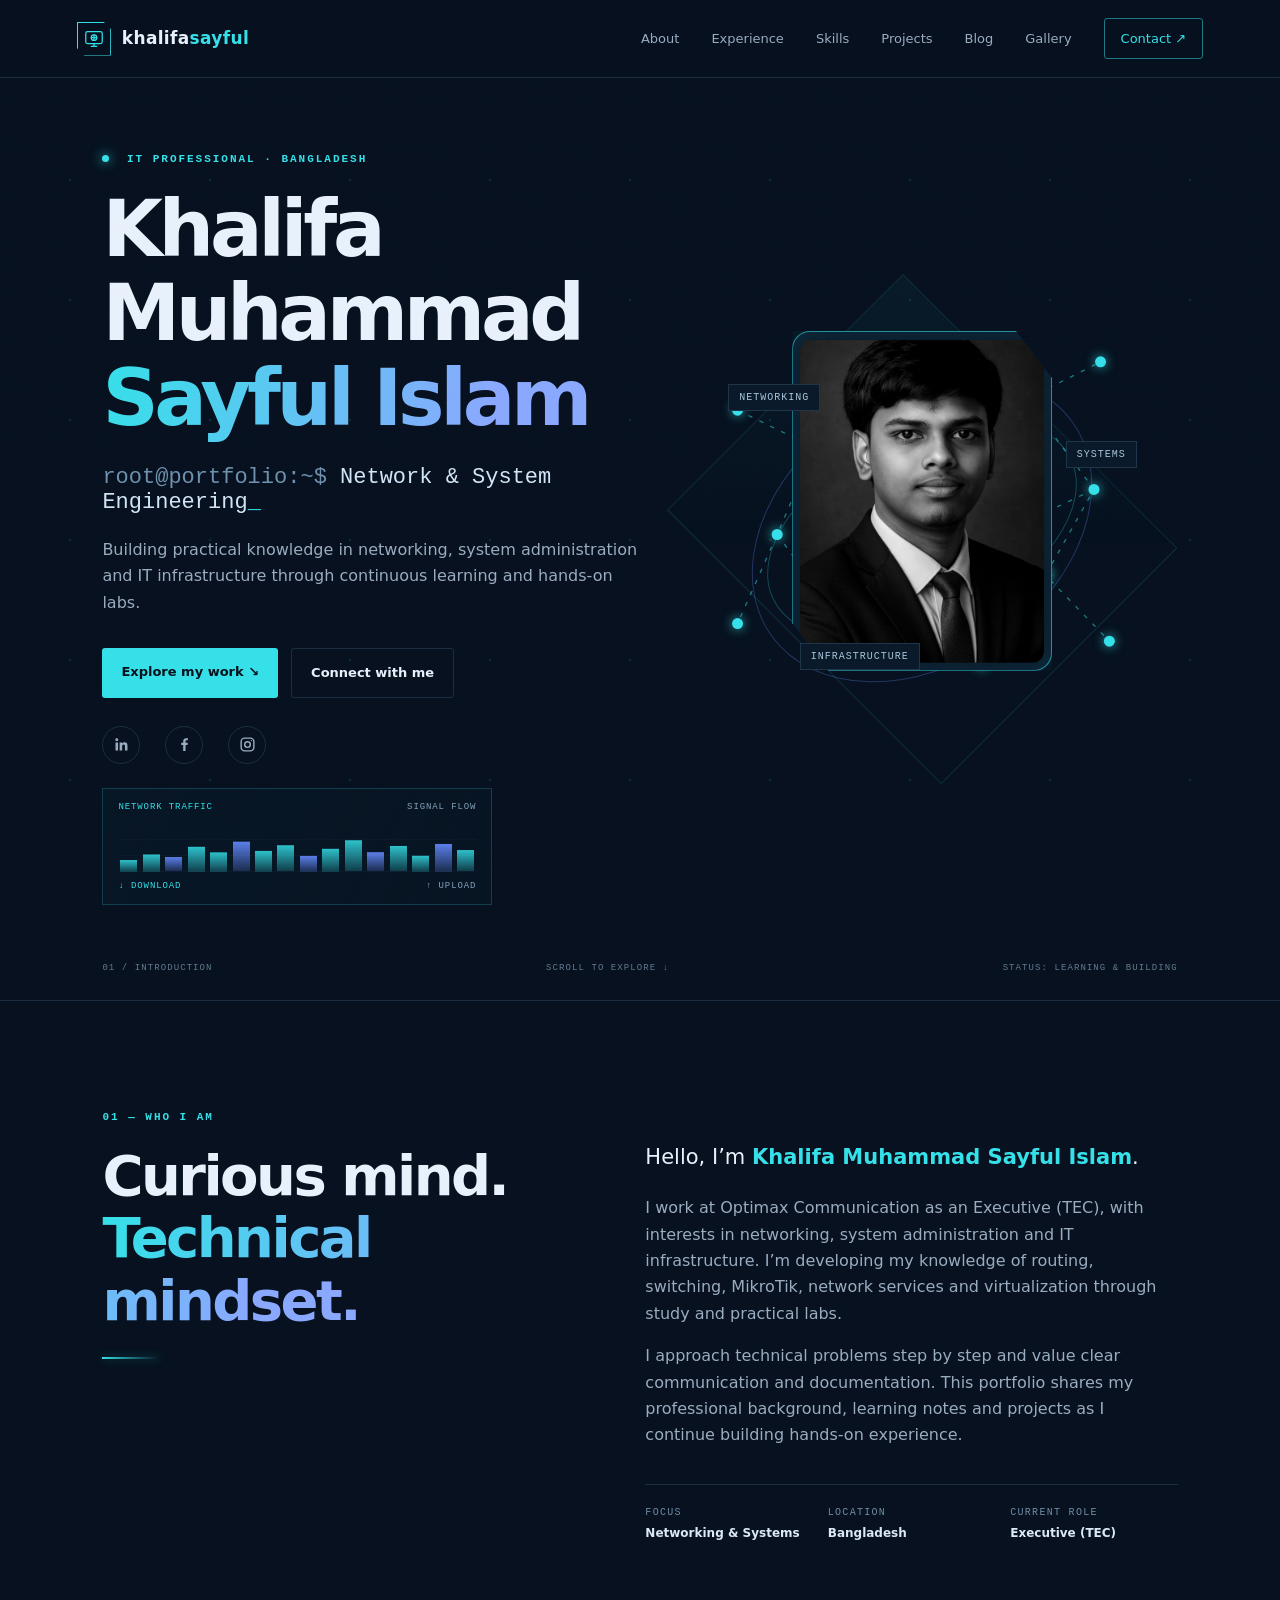
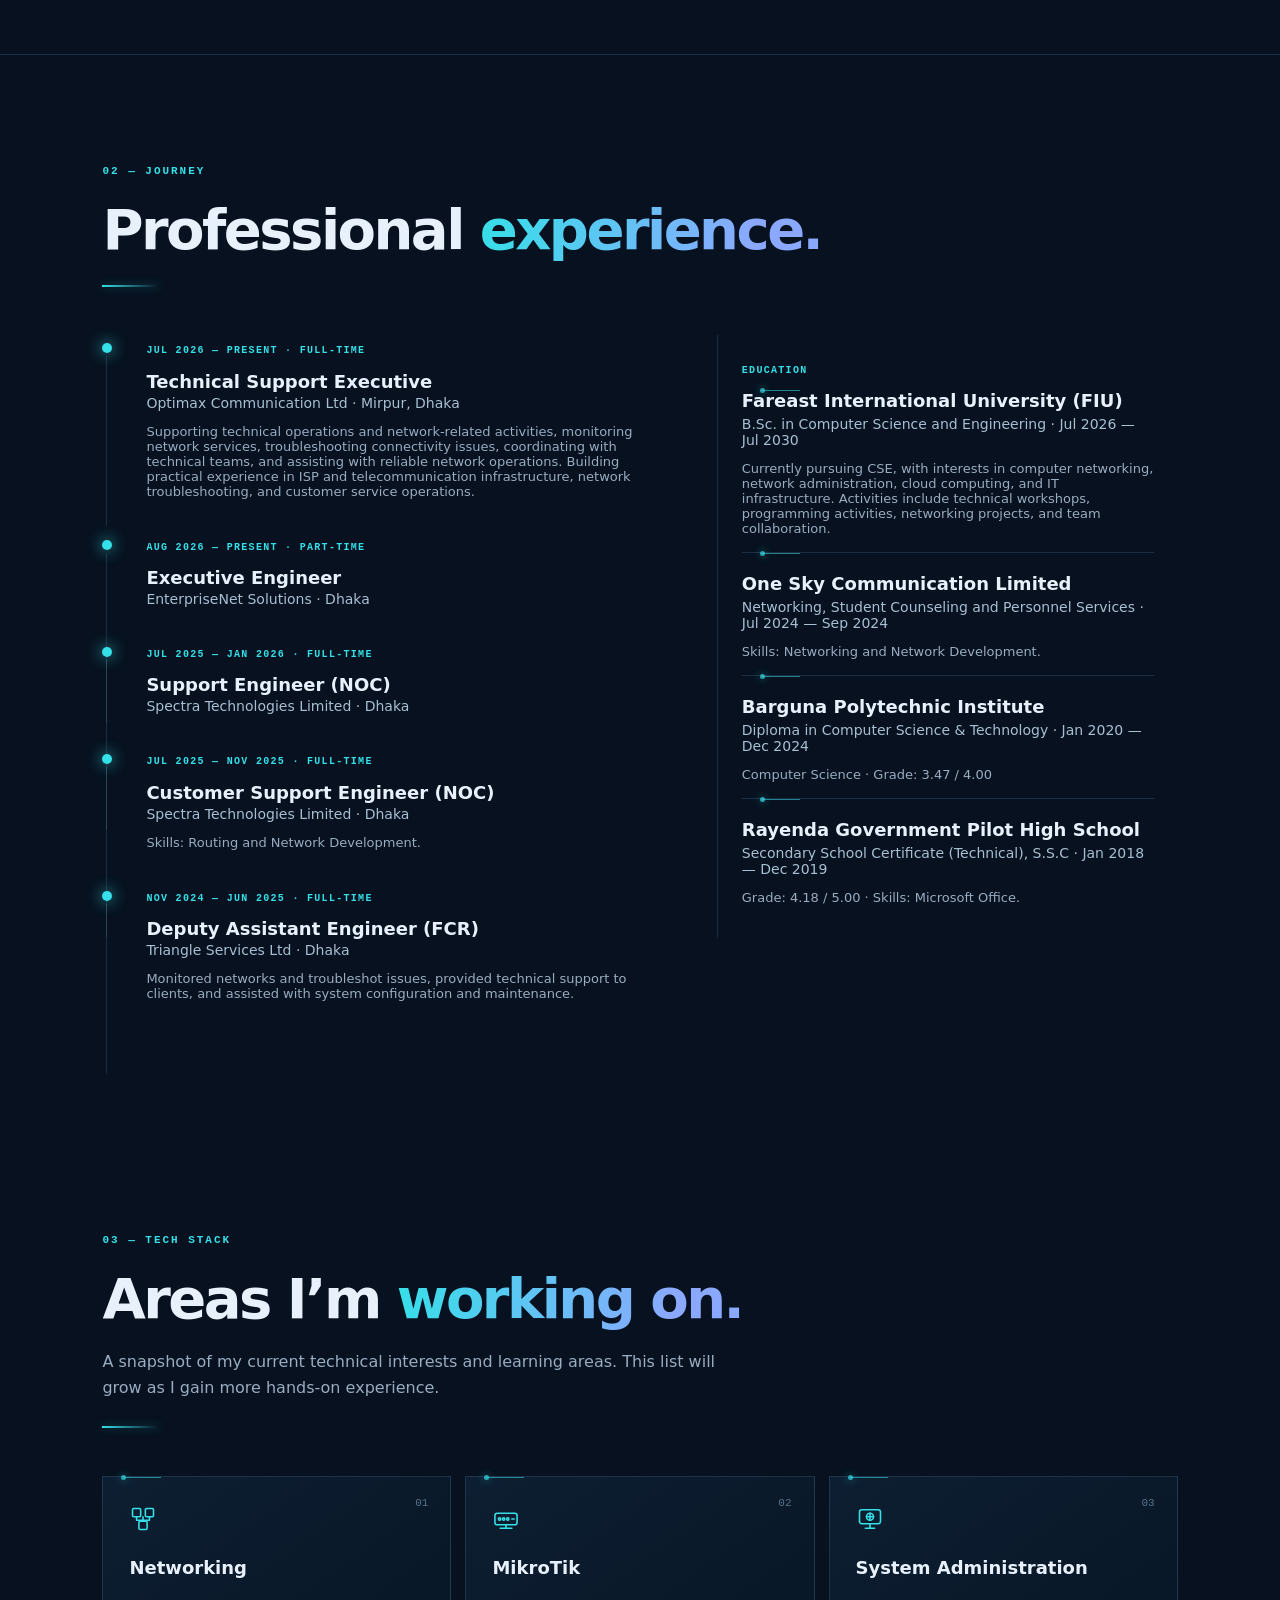
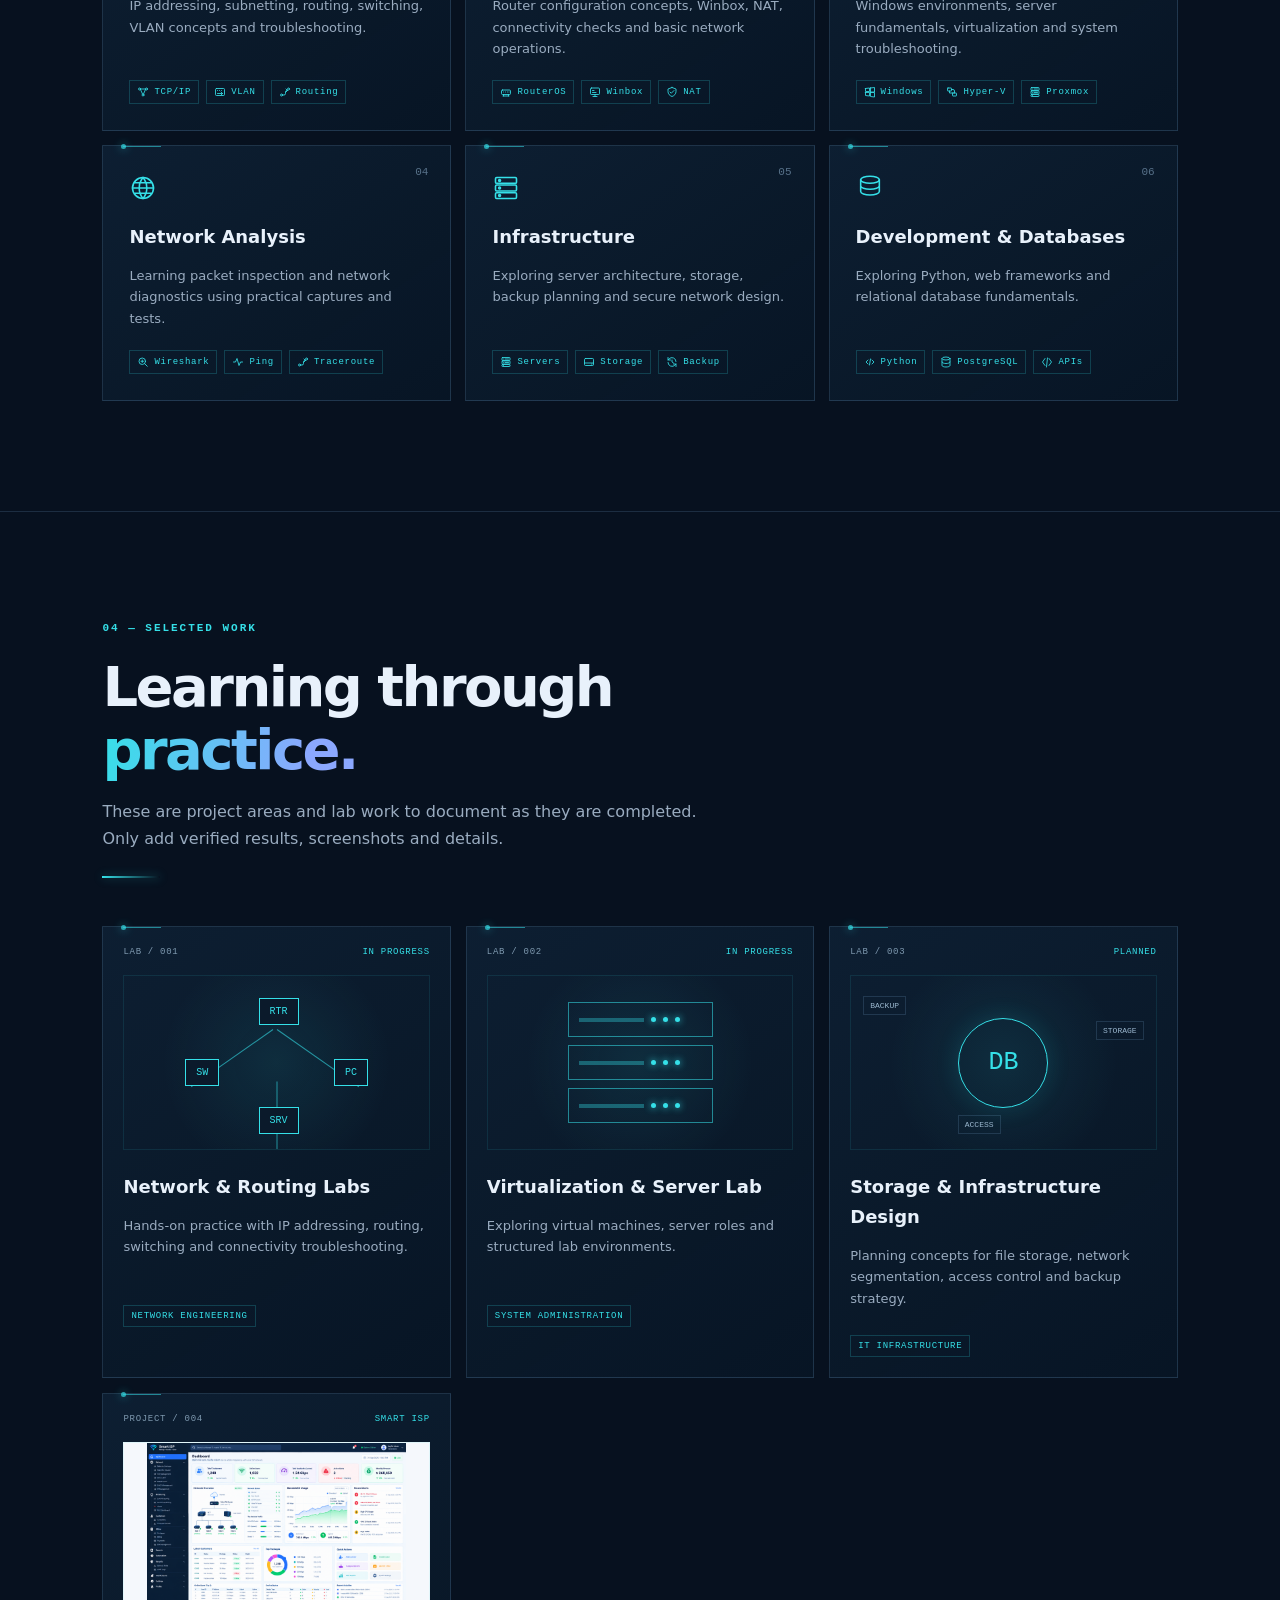
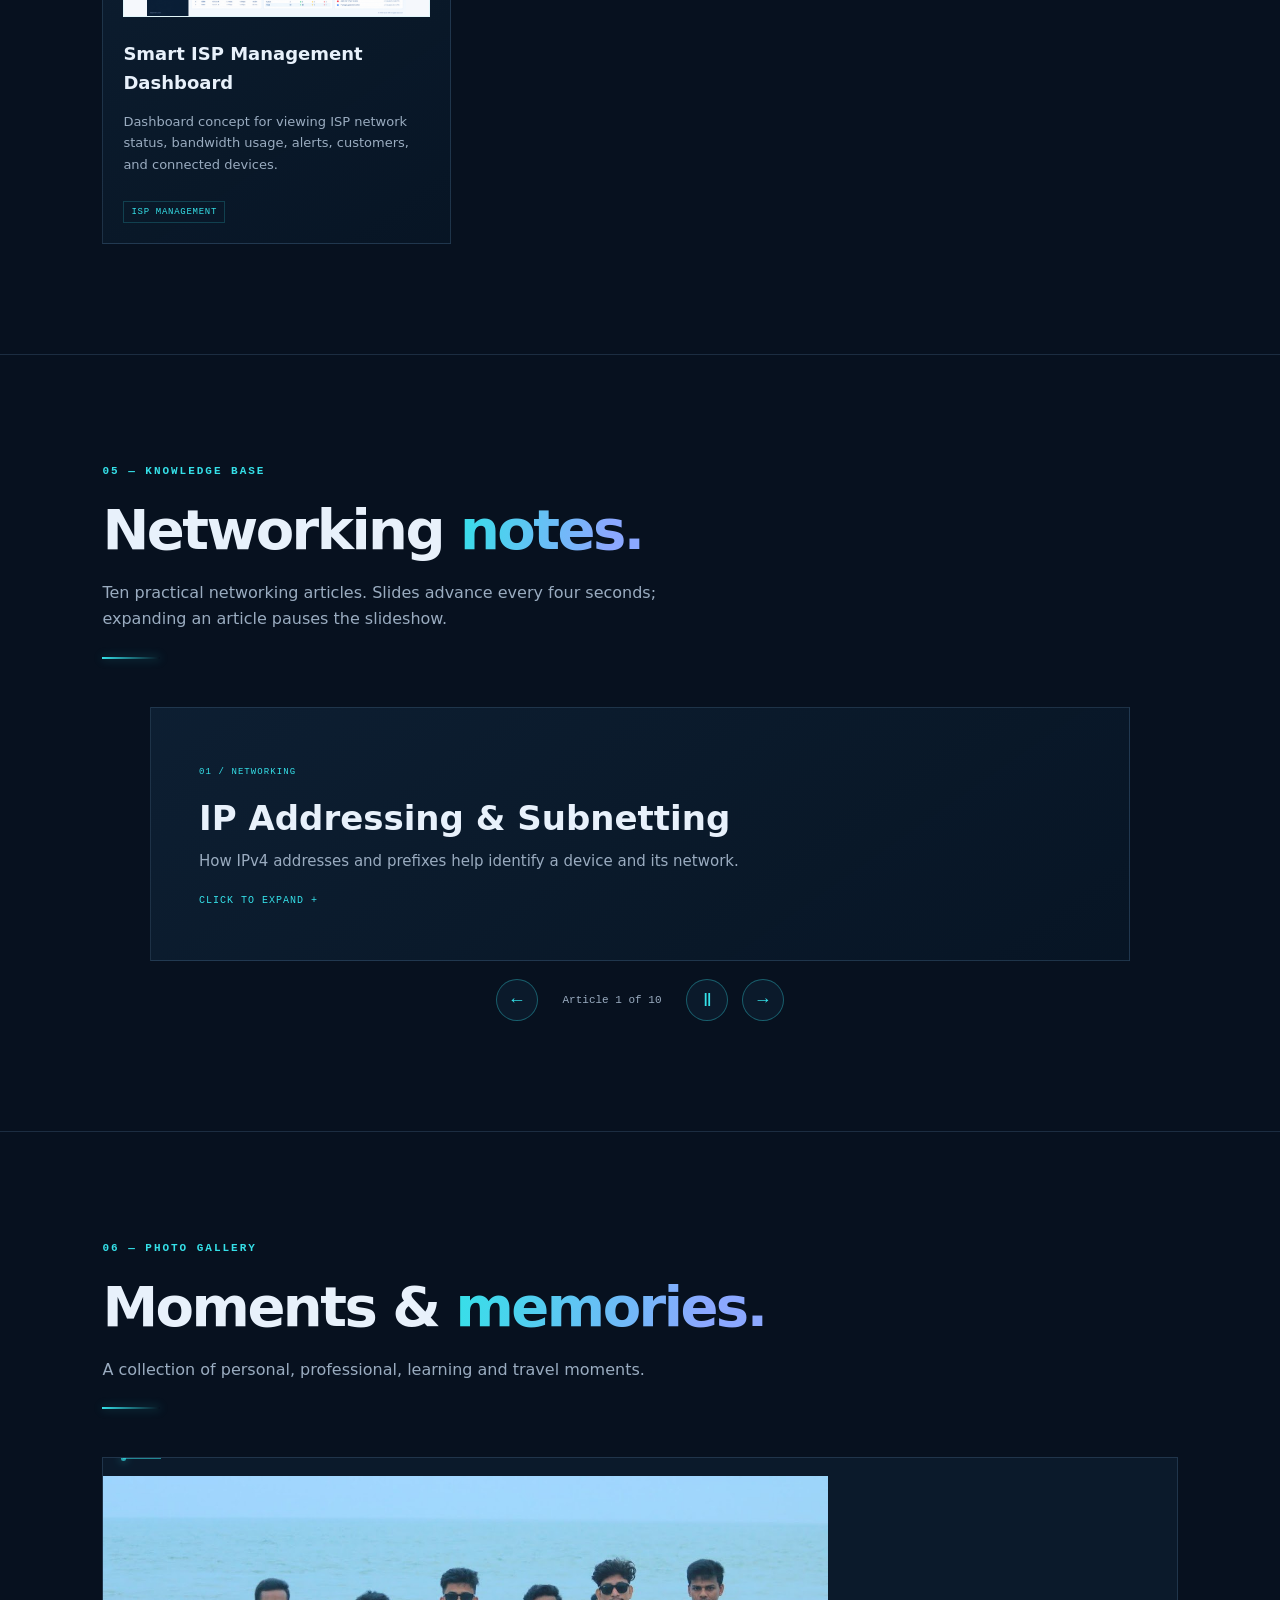
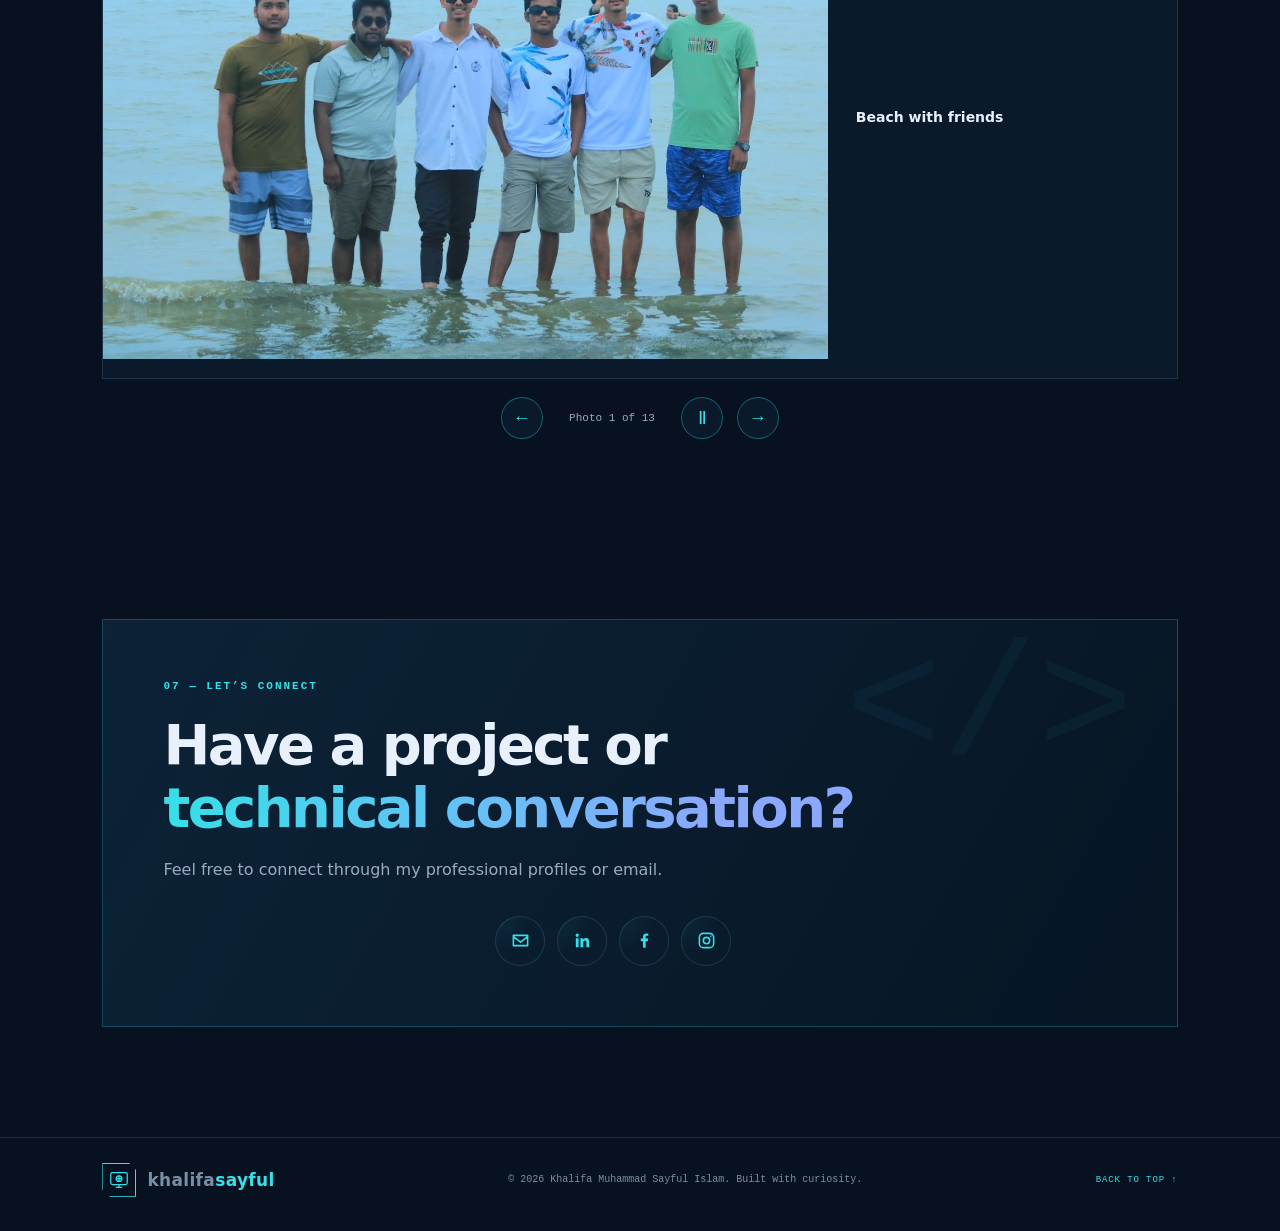
==== index.html @ 44c33569 "Add IT technology icons to portfolio Co-authored-by: Copilot <223556219+Copilot@users.noreply.github" ====
<!doctype html>
<html lang="en">
<head>
  <meta charset="utf-8">
  <meta name="viewport" content="width=device-width, initial-scale=1">
  <title>Khalifa Muhammad Sayful Islam | IT &amp; Network Engineer</title>
  <meta name="description" content="Portfolio of Khalifa Muhammad Sayful Islam, a Bangladesh-based IT professional focused on networking, MikroTik, system administration and IT infrastructure.">
  <meta name="author" content="Khalifa Muhammad Sayful Islam">
  <meta name="robots" content="index, follow">
  <meta name="theme-color" content="#07111f">
  <link rel="canonical" href="https://sayfulislambestit.github.io/khalifasayful/">
  <meta property="og:type" content="website">
  <meta property="og:site_name" content="Khalifa Muhammad Sayful Islam">
  <meta property="og:title" content="Khalifa Muhammad Sayful Islam | IT &amp; Network Engineer">
  <meta property="og:description" content="IT portfolio focused on computer networking, MikroTik, system administration and infrastructure.">
  <meta property="og:url" content="https://sayfulislambestit.github.io/khalifasayful/">
  <meta property="og:image" content="https://sayfulislambestit.github.io/khalifasayful/assets/social-preview.png">
  <meta property="og:image:type" content="image/png">
  <meta property="og:image:width" content="1200">
  <meta property="og:image:height" content="630">
  <meta property="og:locale" content="en_US">
  <meta name="twitter:card" content="summary_large_image">
  <meta name="twitter:title" content="Khalifa Muhammad Sayful Islam | IT &amp; Network Engineer">
  <meta name="twitter:description" content="IT portfolio focused on computer networking, MikroTik, system administration and infrastructure.">
  <meta name="twitter:image" content="https://sayfulislambestit.github.io/khalifasayful/assets/social-preview.png">
  <link rel="icon" href="assets/favicon.svg?v=2" type="image/svg+xml">
  <link rel="stylesheet" href="style.css?v=4">
  <script type="application/ld+json">
  {
    "@context": "https://schema.org",
    "@type": "Person",
    "@id": "https://sayfulislambestit.github.io/khalifasayful/#person",
    "name": "Khalifa Muhammad Sayful Islam",
    "url": "https://sayfulislambestit.github.io/khalifasayful/",
    "image": "https://sayfulislambestit.github.io/khalifasayful/assets/gallery/profile-photo.png",
    "email": "mailto:khalifasaiful.it@gmail.com",
    "sameAs": [
      "https://www.linkedin.com/in/khalifa-sayful-it/",
      "https://www.facebook.com/khalifasaiful.it/",
      "https://www.instagram.com/khalifasaiful.it/"
    ],
    "jobTitle": "Executive (TEC)",
    "worksFor": {
      "@type": "Organization",
      "name": "Optimax Communication"
    },
    "knowsAbout": [
      "Computer Networking",
      "MikroTik",
      "Network Troubleshooting",
      "System Administration",
      "Windows Server",
      "Virtualization"
    ]
  }
  </script>
</head>
<body>
  <div class="scanline" aria-hidden="true"></div>
  <svg class="tech-icon-defs" xmlns="http://www.w3.org/2000/svg" aria-hidden="true" focusable="false">
    <symbol id="tech-network" viewBox="0 0 24 24"><circle cx="5" cy="6" r="2"/><circle cx="19" cy="6" r="2"/><circle cx="12" cy="18" r="2"/><path d="m7 7 4 9m6-9-4 9m-6-10h10"/></symbol>
    <symbol id="tech-switch" viewBox="0 0 24 24"><rect x="3" y="5" width="18" height="14" rx="2"/><path d="M7 9h.01M11 9h.01M15 9h.01M7 15h10m-3-3 3 3-3 3"/></symbol>
    <symbol id="tech-route" viewBox="0 0 24 24"><circle cx="5" cy="18" r="2"/><circle cx="19" cy="6" r="2"/><path d="M7 18h3a3 3 0 0 0 3-3v-3a3 3 0 0 1 3-3h1m-3-3 3 3-3 3"/></symbol>
    <symbol id="tech-router" viewBox="0 0 24 24"><rect x="3" y="8" width="18" height="9" rx="2"/><path d="M7 17v3m10-3v3M6 20h12M7 12h.01M11 12h.01M15 12h.01M18 12h.01"/></symbol>
    <symbol id="tech-monitor" viewBox="0 0 24 24"><rect x="3" y="4" width="18" height="13" rx="2"/><path d="M8 21h8m-4-4v4M7 9h3m-3 4h7"/></symbol>
    <symbol id="tech-shield" viewBox="0 0 24 24"><path d="M12 3 20 6v5c0 5-3.4 8.3-8 10-4.6-1.7-8-5-8-10V6l8-3Z"/><path d="m8 12 2.5 2.5L16 9"/></symbol>
    <symbol id="tech-windows" viewBox="0 0 24 24"><path d="m3 5 8-1v7H3V5Zm10-1 8-1v9h-8V4ZM3 13h8v7l-8-1v-6Zm10 0h8v9l-8-1v-8Z"/></symbol>
    <symbol id="tech-virtual" viewBox="0 0 24 24"><rect x="3" y="4" width="8" height="6" rx="1"/><rect x="13" y="14" width="8" height="6" rx="1"/><path d="M11 7h3a3 3 0 0 1 3 3v4M7 10v4h6"/></symbol>
    <symbol id="tech-server" viewBox="0 0 24 24"><rect x="4" y="3" width="16" height="6" rx="1"/><rect x="4" y="10" width="16" height="6" rx="1"/><rect x="4" y="17" width="16" height="4" rx="1"/><path d="M7 6h.01M7 13h.01M7 19h.01M10 6h7m-7 7h7"/></symbol>
    <symbol id="tech-search" viewBox="0 0 24 24"><circle cx="10.5" cy="10.5" r="6.5"/><path d="m15.5 15.5 5 5M8 10.5h5m-2.5-2.5v5"/></symbol>
    <symbol id="tech-pulse" viewBox="0 0 24 24"><path d="M3 12h4l3-7 4 14 3-7h4"/></symbol>
    <symbol id="tech-drive" viewBox="0 0 24 24"><rect x="3" y="5" width="18" height="14" rx="2"/><path d="M3 14h18m-4 2h.01m3 0h.01"/></symbol>
    <symbol id="tech-backup" viewBox="0 0 24 24"><path d="M20 11a8 8 0 0 0-14-5L4 8m0-5v5h5m-5 5a8 8 0 0 0 14 5l2-2m0 5v-5h-5"/><path d="M12 8v4l3 2"/></symbol>
    <symbol id="tech-code" viewBox="0 0 24 24"><path d="m8 8-4 4 4 4m8-8 4 4-4 4m-3-10-2 12"/></symbol>
    <symbol id="tech-database" viewBox="0 0 24 24"><ellipse cx="12" cy="5" rx="8" ry="3"/><path d="M4 5v14c0 1.7 3.6 3 8 3s8-1.3 8-3V5M4 12c0 1.7 3.6 3 8 3s8-1.3 8-3"/></symbol>
    <symbol id="tech-api" viewBox="0 0 24 24"><path d="m8 5-5 7 5 7m8-14 5 7-5 7m-3-15-2 18"/></symbol>
  </svg>
  <header class="site-header">
    <a class="brand" href="#home" aria-label="Khalifa Sayful home"><span class="brand-mark" aria-hidden="true"><svg viewBox="0 0 24 24"><rect x="3" y="4" width="18" height="13" rx="2"/><path d="M9 20h6M12 17v3"/><circle cx="12" cy="10.5" r="3"/><path d="M12 7.5v6M9 10.5h6"/></svg></span><span>khalifa<span class="accent">sayful</span></span></a>
    <button class="menu-toggle" aria-label="Toggle navigation" aria-expanded="false">☰</button>
    <nav class="nav" aria-label="Main navigation">
      <a href="#about">About</a><a href="#experience">Experience</a><a href="#skills">Skills</a><a href="#projects">Projects</a><a href="#blog">Blog</a><a href="#gallery">Gallery</a><a href="#contact" class="nav-cta">Contact ↗</a>
    </nav>
  </header>

  <main>
    <section class="hero section" id="home">
      <div class="hero-copy">
        <p class="eyebrow"><span class="pulse"></span> IT PROFESSIONAL · BANGLADESH</p>
        <h1>Khalifa Muhammad<br><span class="gradient-text">Sayful Islam</span></h1>
        <div class="role-line"><span class="prompt">root@portfolio:~$</span> <span id="typed-role">Network &amp; System Engineering</span><span class="cursor">_</span></div>
        <p class="hero-description">Building practical knowledge in networking, system administration and IT infrastructure through continuous learning and hands-on labs.</p>
        <div class="hero-actions"><a class="button primary" href="#projects">Explore my work <span>↘</span></a><a class="button secondary" href="#contact">Connect with me</a></div>
        <div class="social-row">
          <a href="https://www.linkedin.com/in/khalifa-sayful-it/" target="_blank" rel="noopener noreferrer" aria-label="LinkedIn" title="LinkedIn"><svg viewBox="0 0 24 24" aria-hidden="true"><path fill="currentColor" d="M20.447 20.452h-3.554v-5.569c0-1.328-.027-3.037-1.852-3.037-1.853 0-2.136 1.445-2.136 2.939v5.667H9.35V9h3.414v1.561h.049c.476-.9 1.637-1.85 3.37-1.85 3.601 0 4.267 2.37 4.267 5.455v6.286ZM5.337 7.433a2.062 2.062 0 1 1 0-4.124 2.062 2.062 0 0 1 0 4.124ZM7.119 20.452H3.555V9h3.564v11.452Z"/></svg></a>
          <a href="https://www.facebook.com/khalifasaiful.it/" target="_blank" rel="noopener noreferrer" aria-label="Facebook" title="Facebook"><svg viewBox="0 0 24 24" aria-hidden="true"><path fill="currentColor" d="M13.5 21v-8.2h2.8l.42-3.2H13.5V7.56c0-.93.26-1.56 1.6-1.56h1.71V3.14A22.6 22.6 0 0 0 14.32 3c-2.47 0-4.16 1.5-4.16 4.26V9.6H7.37v3.2h2.79V21h3.34Z"/></svg></a>
          <a href="https://www.instagram.com/khalifasaiful.it/" target="_blank" rel="noopener noreferrer" aria-label="Instagram" title="Instagram"><svg viewBox="0 0 24 24" aria-hidden="true"><rect x="3" y="3" width="18" height="18" rx="5" fill="none" stroke="currentColor" stroke-width="2"/><circle cx="12" cy="12" r="4" fill="none" stroke="currentColor" stroke-width="2"/><circle cx="17.5" cy="6.5" r="1" fill="currentColor"/></svg></a>
        </div>
        <div class="bandwidth-visual" aria-hidden="true">
          <div class="bandwidth-label"><span>NETWORK TRAFFIC</span><span>SIGNAL FLOW</span></div>
          <div class="bandwidth-chart">
            <i></i><i></i><i></i><i></i><i></i><i></i><i></i><i></i><i></i><i></i><i></i><i></i><i></i><i></i><i></i><i></i>
          </div>
          <div class="bandwidth-legend"><span>↓ DOWNLOAD</span><span>↑ UPLOAD</span></div>
        </div>
      </div>
      <div class="hero-visual" aria-label="Portrait of Khalifa Muhammad Sayful Islam">
        <div class="orbit orbit-one"></div><div class="orbit orbit-two"></div>
        <svg class="network-map" viewBox="0 0 420 400" aria-hidden="true">
          <g class="network-links">
            <path d="M42 92 112 126 78 205 42 286M112 126 150 66M78 205 132 278M305 82 372 48M305 82 366 164 322 242 380 302M366 164 286 202M322 242 264 322" />
          </g>
          <g class="network-nodes">
            <circle cx="42" cy="92" r="5" /><circle cx="112" cy="126" r="6" /><circle cx="78" cy="205" r="5" /><circle cx="42" cy="286" r="5" /><circle cx="150" cy="66" r="5" /><circle cx="132" cy="278" r="5" />
            <circle cx="305" cy="82" r="6" /><circle cx="372" cy="48" r="5" /><circle cx="366" cy="164" r="5" /><circle cx="286" cy="202" r="5" /><circle cx="322" cy="242" r="6" /><circle cx="380" cy="302" r="5" /><circle cx="264" cy="322" r="5" />
          </g>
        </svg>
        <div class="core profile-photo-frame"><img class="profile-photo" src="assets/gallery/profile-photo.png" alt="Khalifa Muhammad Sayful Islam"></div>
        <span class="float-tag tag-a">NETWORKING</span><span class="float-tag tag-b">SYSTEMS</span><span class="float-tag tag-c">INFRASTRUCTURE</span>
        <div class="visual-grid"></div>
      </div>
      <div class="hero-bottom"><span>01 / INTRODUCTION</span><span>SCROLL TO EXPLORE ↓</span><span>STATUS: LEARNING & BUILDING</span></div>
    </section>

    <section class="section about-section" id="about">
      <div class="section-heading"><p class="eyebrow">01 — WHO I AM</p><h2>Curious mind.<br><span class="gradient-text">Technical mindset.</span></h2></div>
      <div class="about-content">
        <p class="lead">Hello, I’m <strong>Khalifa Muhammad Sayful Islam</strong>.</p>
        <p>I work at Optimax Communication as an Executive (TEC), with interests in networking, system administration and IT infrastructure. I’m developing my knowledge of routing, switching, MikroTik, network services and virtualization through study and practical labs.</p>
        <p>I approach technical problems step by step and value clear communication and documentation. This portfolio shares my professional background, learning notes and projects as I continue building hands-on experience.</p>
        <div class="info-strip"><div><span class="info-label">FOCUS</span><strong>Networking &amp; Systems</strong></div><div><span class="info-label">LOCATION</span><strong>Bangladesh</strong></div><div><span class="info-label">CURRENT ROLE</span><strong>Executive (TEC)</strong></div></div>
      </div>
    </section>

    <section class="section experience-section" id="experience">
      <div class="section-heading"><p class="eyebrow">02 — JOURNEY</p><h2>Professional <span class="gradient-text">experience.</span></h2></div>
      <div class="journey-columns">
        <div class="timeline">
          <div class="timeline-mark"></div><div class="timeline-content"><span class="timeline-date">JUL 2026 — PRESENT · FULL-TIME</span><h3>Technical Support Executive</h3><h4>Optimax Communication Ltd · Mirpur, Dhaka</h4><p>Supporting technical operations and network-related activities, monitoring network services, troubleshooting connectivity issues, coordinating with technical teams, and assisting with reliable network operations. Building practical experience in ISP and telecommunication infrastructure, network troubleshooting, and customer service operations.</p></div>
          <div class="timeline-mark"></div><div class="timeline-content"><span class="timeline-date">AUG 2026 — PRESENT · PART-TIME</span><h3>Executive Engineer</h3><h4>EnterpriseNet Solutions · Dhaka</h4></div>
          <div class="timeline-mark"></div><div class="timeline-content"><span class="timeline-date">JUL 2025 — JAN 2026 · FULL-TIME</span><h3>Support Engineer (NOC)</h3><h4>Spectra Technologies Limited · Dhaka</h4></div>
          <div class="timeline-mark"></div><div class="timeline-content"><span class="timeline-date">JUL 2025 — NOV 2025 · FULL-TIME</span><h3>Customer Support Engineer (NOC)</h3><h4>Spectra Technologies Limited · Dhaka</h4><p>Skills: Routing and Network Development.</p></div>
          <div class="timeline-mark"></div><div class="timeline-content"><span class="timeline-date">NOV 2024 — JUN 2025 · FULL-TIME</span><h3>Deputy Assistant Engineer (FCR)</h3><h4>Triangle Services Ltd · Dhaka</h4><p>Monitored networks and troubleshot issues, provided technical support to clients, and assisted with system configuration and maintenance.</p></div>
        </div>
        <div class="education-note">
          <span class="info-label">EDUCATION</span>
          <div class="education-entry"><strong>Fareast International University (FIU)</strong><span class="education-meta">B.Sc. in Computer Science and Engineering · Jul 2026 — Jul 2030</span><p>Currently pursuing CSE, with interests in computer networking, network administration, cloud computing, and IT infrastructure. Activities include technical workshops, programming activities, networking projects, and team collaboration.</p></div>
          <div class="education-entry"><strong>One Sky Communication Limited</strong><span class="education-meta">Networking, Student Counseling and Personnel Services · Jul 2024 — Sep 2024</span><p>Skills: Networking and Network Development.</p></div>
          <div class="education-entry"><strong>Barguna Polytechnic Institute</strong><span class="education-meta">Diploma in Computer Science &amp; Technology · Jan 2020 — Dec 2024</span><p>Computer Science · Grade: 3.47 / 4.00</p></div>
          <div class="education-entry"><strong>Rayenda Government Pilot High School</strong><span class="education-meta">Secondary School Certificate (Technical), S.S.C · Jan 2018 — Dec 2019</span><p>Grade: 4.18 / 5.00 · Skills: Microsoft Office.</p></div>
        </div>
      </div>
    </section>

    <section class="section" id="skills">
      <div class="section-heading"><p class="eyebrow">03 — TECH STACK</p><h2>Areas I’m <span class="gradient-text">working on.</span></h2><p class="section-intro">A snapshot of my current technical interests and learning areas. This list will grow as I gain more hands-on experience.</p></div>
      <div class="skill-grid">
        <article class="skill-card"><span class="card-number">01</span><div class="skill-icon" aria-hidden="true"><svg viewBox="0 0 24 24"><rect x="3" y="3" width="7" height="7" rx="1"/><rect x="14" y="3" width="7" height="7" rx="1"/><rect x="8.5" y="14" width="7" height="7" rx="1"/><path d="M6.5 10v3h11v-3M12 10v4"/></svg></div><h3>Networking</h3><p>IP addressing, subnetting, routing, switching, VLAN concepts and troubleshooting.</p><div class="tags"><span><svg aria-hidden="true"><use href="#tech-network"/></svg>TCP/IP</span><span><svg aria-hidden="true"><use href="#tech-switch"/></svg>VLAN</span><span><svg aria-hidden="true"><use href="#tech-route"/></svg>Routing</span></div></article>
        <article class="skill-card"><span class="card-number">02</span><div class="skill-icon" aria-hidden="true"><svg viewBox="0 0 24 24"><rect x="2.5" y="7" width="19" height="10" rx="2"/><circle cx="6.5" cy="12" r="1"/><circle cx="10" cy="12" r="1"/><circle cx="13.5" cy="12" r="1"/><path d="M17 12h2M12 17v3M7 20h10"/></svg></div><h3>MikroTik</h3><p>Router configuration concepts, Winbox, NAT, connectivity checks and basic network operations.</p><div class="tags"><span><svg aria-hidden="true"><use href="#tech-router"/></svg>RouterOS</span><span><svg aria-hidden="true"><use href="#tech-monitor"/></svg>Winbox</span><span><svg aria-hidden="true"><use href="#tech-shield"/></svg>NAT</span></div></article>
        <article class="skill-card"><span class="card-number">03</span><div class="skill-icon" aria-hidden="true"><svg viewBox="0 0 24 24"><rect x="3" y="4" width="18" height="12" rx="2"/><path d="M8 20h8M12 16v4"/><circle cx="12" cy="10" r="3"/><path d="M12 7v6M9 10h6"/></svg></div><h3>System Administration</h3><p>Windows environments, server fundamentals, virtualization and system troubleshooting.</p><div class="tags"><span><svg aria-hidden="true"><use href="#tech-windows"/></svg>Windows</span><span><svg aria-hidden="true"><use href="#tech-virtual"/></svg>Hyper-V</span><span><svg aria-hidden="true"><use href="#tech-server"/></svg>Proxmox</span></div></article>
        <article class="skill-card"><span class="card-number">04</span><div class="skill-icon" aria-hidden="true"><svg viewBox="0 0 24 24"><circle cx="12" cy="12" r="9"/><path d="M3 12h18M12 3a14 14 0 0 1 0 18M12 3a14 14 0 0 0 0 18M5 7.5h14M5 16.5h14"/></svg></div><h3>Network Analysis</h3><p>Learning packet inspection and network diagnostics using practical captures and tests.</p><div class="tags"><span><svg aria-hidden="true"><use href="#tech-search"/></svg>Wireshark</span><span><svg aria-hidden="true"><use href="#tech-pulse"/></svg>Ping</span><span><svg aria-hidden="true"><use href="#tech-route"/></svg>Traceroute</span></div></article>
        <article class="skill-card"><span class="card-number">05</span><div class="skill-icon" aria-hidden="true"><svg viewBox="0 0 24 24"><rect x="3" y="3" width="18" height="5" rx="1"/><rect x="3" y="9.5" width="18" height="5" rx="1"/><rect x="3" y="16" width="18" height="5" rx="1"/><circle cx="6.5" cy="5.5" r=".8"/><circle cx="6.5" cy="12" r=".8"/><circle cx="6.5" cy="18.5" r=".8"/></svg></div><h3>Infrastructure</h3><p>Exploring server architecture, storage, backup planning and secure network design.</p><div class="tags"><span><svg aria-hidden="true"><use href="#tech-server"/></svg>Servers</span><span><svg aria-hidden="true"><use href="#tech-drive"/></svg>Storage</span><span><svg aria-hidden="true"><use href="#tech-backup"/></svg>Backup</span></div></article>
        <article class="skill-card"><span class="card-number">06</span><div class="skill-icon" aria-hidden="true"><svg viewBox="0 0 24 24"><ellipse cx="12" cy="5" rx="8" ry="3"/><path d="M4 5v10c0 1.7 3.6 3 8 3s8-1.3 8-3V5M4 10c0 1.7 3.6 3 8 3s8-1.3 8-3"/></svg></div><h3>Development &amp; Databases</h3><p>Exploring Python, web frameworks and relational database fundamentals.</p><div class="tags"><span><svg aria-hidden="true"><use href="#tech-code"/></svg>Python</span><span><svg aria-hidden="true"><use href="#tech-database"/></svg>PostgreSQL</span><span><svg aria-hidden="true"><use href="#tech-api"/></svg>APIs</span></div></article>
      </div>
    </section>

    <section class="section projects-section" id="projects">
      <div class="section-heading"><p class="eyebrow">04 — SELECTED WORK</p><h2>Learning through <span class="gradient-text">practice.</span></h2><p class="section-intro">These are project areas and lab work to document as they are completed. Only add verified results, screenshots and details.</p></div>
      <div class="project-grid">
        <article class="project-card"><div class="project-top"><span>LAB / 001</span><span class="project-status">IN PROGRESS</span></div><div class="project-art network-art"><div class="node n1">RTR</div><div class="node n2">SW</div><div class="node n3">PC</div><div class="node n4">SRV</div><i class="line l1"></i><i class="line l2"></i><i class="line l3"></i></div><h3>Network &amp; Routing Labs</h3><p>Hands-on practice with IP addressing, routing, switching and connectivity troubleshooting.</p><span class="project-type">NETWORK ENGINEERING</span></article>
        <article class="project-card"><div class="project-top"><span>LAB / 002</span><span class="project-status">IN PROGRESS</span></div><div class="project-art server-art"><div class="server-unit"><b></b><b></b><b></b></div><div class="server-unit"><b></b><b></b><b></b></div><div class="server-unit"><b></b><b></b><b></b></div></div><h3>Virtualization &amp; Server Lab</h3><p>Exploring virtual machines, server roles and structured lab environments.</p><span class="project-type">SYSTEM ADMINISTRATION</span></article>
        <article class="project-card"><div class="project-top"><span>LAB / 003</span><span class="project-status">PLANNED</span></div><div class="project-art data-art"><div class="data-ring">DB</div><span class="data-chip">BACKUP</span><span class="data-chip">STORAGE</span><span class="data-chip">ACCESS</span></div><h3>Storage &amp; Infrastructure Design</h3><p>Planning concepts for file storage, network segmentation, access control and backup strategy.</p><span class="project-type">IT INFRASTRUCTURE</span></article>
        <article class="project-card"><div class="project-top"><span>PROJECT / 004</span><span class="project-status">SMART ISP</span></div><div class="project-art project-image"><a href="assets/gallery/smart-isp.png" target="_blank" rel="noopener noreferrer"><img src="assets/gallery/smart-isp.png" alt="Smart ISP dashboard showing network status, bandwidth, alerts, customers, and devices"></a></div><h3>Smart ISP Management Dashboard</h3><p>Dashboard concept for viewing ISP network status, bandwidth usage, alerts, customers, and connected devices.</p><span class="project-type">ISP MANAGEMENT</span></article>
      </div>
    </section>
    <section class="section blog-preview-section" id="blog">
      <div class="section-heading"><p class="eyebrow">05 — KNOWLEDGE BASE</p><h2>Networking <span class="gradient-text">notes.</span></h2><p class="section-intro">Ten practical networking articles. Slides advance every four seconds; expanding an article pauses the slideshow.</p></div>
      <div class="blog-carousel" role="region" aria-roledescription="carousel" aria-label="Networking blog articles">
        <div class="blog-slides">
          <article class="blog-slide">
            <details class="blog-expand">
              <summary><span class="blog-meta">01 / NETWORKING</span><span class="blog-title">IP Addressing &amp; Subnetting</span><span class="blog-summary">How IPv4 addresses and prefixes help identify a device and its network.</span><span class="blog-open-label">CLICK TO EXPAND +</span></summary>
              <div class="blog-body"><p>An IPv4 address identifies an interface on an IP network. It contains 32 bits and is usually written as four decimal numbers, such as <code>192.168.1.10</code>. The prefix length, such as <code>/24</code>, tells you how many leading bits identify the network; the remaining bits identify addresses within that subnet.</p><p>For example, devices in <code>192.168.1.0/24</code> share the same network portion, while each device needs a unique host address. The subnet mask is another way to express the prefix: <code>/24</code> corresponds to <code>255.255.255.0</code>.</p><p>When planning a subnet, identify its network address, usable host range, broadcast address, and default gateway. Estimate how many addresses are needed, leave room for growth, and document the allocation. Practising with private lab ranges helps prevent overlapping subnets and makes connectivity issues easier to diagnose.</p><p>For a simple planning exercise, divide a private address range into separate subnets for different teams or lab segments. Write down each subnet's prefix, gateway, and intended use, then check that the ranges do not overlap. If a device can reach its local gateway but not another network, verify its address and prefix before investigating the route.</p></div>
            </details>
          </article>
          <article class="blog-slide">
            <details class="blog-expand">
              <summary><span class="blog-meta">02 / SWITCHING</span><span class="blog-title">VLAN Fundamentals</span><span class="blog-summary">A practical introduction to separating Layer 2 networks on managed switches.</span><span class="blog-open-label">CLICK TO EXPAND +</span></summary>
              <div class="blog-body"><p>A VLAN creates a separate Layer 2 broadcast domain on shared switching infrastructure. It lets an organization group devices by purpose, such as staff, servers, or guests, without requiring a separate physical switch for every group. Separating broadcast domains can make a network easier to organize and manage.</p><p>An access port normally connects an endpoint to one VLAN. A trunk port carries traffic for multiple VLANs between network devices, commonly marking frames with 802.1Q tags. Both ends of a trunk need compatible VLAN settings, and the required VLANs must be allowed across the link.</p><p>Devices in different VLANs are on different IP subnets and need Layer 3 routing to communicate. Network policies can then control which traffic is permitted. When troubleshooting, check the port mode, VLAN assignment, trunk configuration, IP settings, and routing path in that order.</p><p>As a learning exercise, create two VLANs in an isolated lab and connect a test device to an access port in each one. Confirm that devices in the same VLAN can communicate as expected, then observe that traffic between the VLANs needs a router or Layer 3 switch. Keep a small table of VLAN IDs, names, subnets, and port assignments so the setup is easy to review.</p></div>
            </details>
          </article>
          <article class="blog-slide">
            <details class="blog-expand">
              <summary><span class="blog-meta">03 / ROUTING</span><span class="blog-title">Routing Basics</span><span class="blog-summary">How routers use destination networks and next hops to forward packets.</span><span class="blog-open-label">CLICK TO EXPAND +</span></summary>
              <div class="blog-body"><p>A router connects IP networks and forwards packets between them. For each packet, it checks the destination address against its routing table and chooses the most specific matching route. That route identifies an outgoing interface, a next-hop router, or both.</p><p>Routes can be directly connected, manually configured as static routes, or learned through a routing protocol. If no specific route matches, a router may use a default route; if it has no usable route, it drops the packet and may send an error message back.</p><p>In a lab, inspect the routing table on every router along the path. Confirm that the forward route exists and that the destination network also has a return path to the source. Then test one hop at a time so you can identify where forwarding stops.</p><p>Imagine two office networks connected by a router: each router needs to know how to reach the remote subnet, and the remote side needs a route back. A route can look correct but still fail if its next hop is unreachable or an interface is down. Check interface status, route selection, and return traffic before changing configuration.</p></div>
            </details>
          </article>
          <article class="blog-slide">
            <details class="blog-expand">
              <summary><span class="blog-meta">04 / TCP/IP</span><span class="blog-title">Understanding TCP/IP</span><span class="blog-summary">A layered way to understand how applications communicate across networks.</span><span class="blog-open-label">CLICK TO EXPAND +</span></summary>
              <div class="blog-body"><p>The TCP/IP model describes communication in four layers: link, internet, transport, and application. The link layer moves frames across a local network, the internet layer handles IP addressing and routing, and the transport layer provides communication between applications on different hosts. Application protocols define the services programs use.</p><p>When data is sent, each layer adds information needed by the next part of the journey. At the receiving end, those headers are processed in reverse order. This layered approach means applications can use common network services without needing to manage every hardware detail themselves.</p><p>TCP provides a reliable, ordered byte stream and manages retransmission when data is lost. UDP has less transport overhead and does not guarantee delivery or ordering, so applications choose the protocol that suits their needs. Thinking in layers helps narrow a fault: check the local link, IP reachability, transport port, and application service separately.</p><p>For example, if a computer can reach its gateway but a web application does not load, the local link and basic IP path may be working while name resolution, a transport connection, or the application itself has a problem. Separating these checks prevents guesswork. A packet capture in a lab can also show how link, IP, and transport headers wrap the application data.</p></div>
            </details>
          </article>
          <article class="blog-slide">
            <details class="blog-expand">
              <summary><span class="blog-meta">05 / NETWORK SERVICES</span><span class="blog-title">DNS &amp; DHCP</span><span class="blog-summary">Two core services that make networks easier to use and manage.</span><span class="blog-open-label">CLICK TO EXPAND +</span></summary>
              <div class="blog-body"><p>DNS helps people use names instead of memorizing IP addresses. A resolver looks up records such as an <code>A</code> record for IPv4 or an <code>AAAA</code> record for IPv6, and may cache the answer for a period of time. DNS is also used for other information, including mail routing.</p><p>DHCP automatically leases network settings to clients, commonly including an IP address, subnet mask or prefix, default gateway, and DNS server. A lease is temporary and can be renewed, which helps administrators manage addresses without configuring every device by hand.</p><p>If a device cannot reach a site by name, compare a name lookup with a connection to a known IP address, then check the configured DNS server and its response. If the device has no valid address, review the DHCP lease, scope availability, and network path to the authorized DHCP server.</p><p>When learning these services, trace the order of events: a client first obtains its network settings through DHCP, then asks a DNS resolver for an address when an application needs a hostname. A wrong gateway in the lease can prevent access to remote networks, while an incorrect DNS setting can leave IP connectivity working but names unresolved. Check the client settings before changing server configuration.</p></div>
            </details>
          </article>
          <article class="blog-slide">
            <details class="blog-expand">
              <summary><span class="blog-meta">06 / TROUBLESHOOTING</span><span class="blog-title">Ping &amp; Traceroute</span><span class="blog-summary">Use basic diagnostics to investigate reachability and network paths.</span><span class="blog-open-label">CLICK TO EXPAND +</span></summary>
              <div class="blog-body"><p>Ping sends Internet Control Message Protocol (ICMP) echo requests and reports whether replies arrive, along with an estimate of round-trip time. It is a quick way to check basic reachability, but it does not test every application or transport port.</p><p>Traceroute sends probes with increasing time-to-live values to reveal responding hops along a path. Comparing where replies stop can help identify a possible routing or filtering boundary, although some routers do not respond to these probes or treat them at a lower priority.</p><p>A missing response does not always mean a device is down: a firewall, host setting, or network policy may filter diagnostic traffic while other services still work. Compare results with the expected path and other tests, and use these tools only on systems and networks you are authorized to troubleshoot.</p><p>Run tests from a known starting point and note the destination, time, and whether the issue affects one device or several. A successful ping confirms only that the tested ICMP exchange received a reply; it does not prove that a website or other service is healthy. Use traceroute results as clues, not proof that the last non-responding hop caused the fault.</p></div>
            </details>
          </article>
          <article class="blog-slide">
            <details class="blog-expand">
              <summary><span class="blog-meta">07 / WIRELESS</span><span class="blog-title">Wireless Network Basics</span><span class="blog-summary">Plan Wi-Fi coverage by balancing signal, channel use, and security.</span><span class="blog-open-label">CLICK TO EXPAND +</span></summary>
              <div class="blog-body"><p>Wi-Fi performance depends on distance, walls and other obstacles, interference, channel use, access-point placement, and client capabilities. The 2.4 GHz band often covers a wider area but has fewer non-overlapping channels; 5 GHz can offer more capacity over shorter distances. Actual performance depends on the environment and devices.</p><p>For a reliable setup, survey coverage in the places people use the network, then choose access-point locations and channels to reduce weak spots and interference. Avoid placing access points too close together with overlapping settings unless the design calls for it, and check performance with real client devices.</p><p>Use current security such as WPA2-AES or WPA3 where supported, choose a strong unique passphrase, and keep access-point firmware updated. Guest access can help keep visitors separate from internal devices. Review the configuration periodically as the space and number of devices change.</p><p>When users report slow Wi-Fi, compare signal quality and performance in more than one location and on more than one device. Check whether the issue is limited to wireless or also affects a wired connection, and look for congestion or interference at the time it occurs. Make one change at a time so you can tell whether access-point placement or channel adjustments helped.</p></div>
            </details>
          </article>
          <article class="blog-slide">
            <details class="blog-expand">
              <summary><span class="blog-meta">08 / NETWORK SECURITY</span><span class="blog-title">Firewall &amp; VPN Basics</span><span class="blog-summary">Understand traffic rules and protected connections for remote access.</span><span class="blog-open-label">CLICK TO EXPAND +</span></summary>
              <div class="blog-body"><p>A firewall evaluates network traffic against rules, which may consider direction, addresses, ports, connection state, or application. A useful starting principle is least privilege: allow only the traffic required for a documented purpose, and deny traffic that is not needed. Rules should have a clear owner and be reviewed as requirements change.</p><p>A VPN creates an authenticated, encrypted connection between endpoints or networks over an untrusted path. Depending on its configuration, it can provide access to selected internal resources or route broader traffic through a trusted network. Encryption protects data in transit, but it does not replace endpoint security or careful access control.</p><p>Keep firewall and VPN software updated, use strong authentication such as multi-factor authentication where available, and grant access only to approved users and resources. Remove access that is no longer needed, and check logs through approved procedures when investigating connection problems.</p><p>Before changing a firewall rule, document the intended source, destination, service, and business reason, then confirm the change through the approved review process. For VPN issues, determine whether authentication succeeds and whether the user can reach the specific resource they need. Avoid broad access rules as a shortcut; narrow, documented permissions are easier to audit and maintain.</p></div>
            </details>
          </article>
          <article class="blog-slide">
            <details class="blog-expand">
              <summary><span class="blog-meta">09 / OPERATIONS</span><span class="blog-title">Monitoring Network Health</span><span class="blog-summary">Track useful signals to spot changes before they become outages.</span><span class="blog-open-label">CLICK TO EXPAND +</span></summary>
              <div class="blog-body"><p>Network monitoring can track device availability, interface errors, bandwidth use, latency, packet loss, and service status. No single measurement explains every problem, so it helps to collect a few relevant signals from important links and services. A baseline of normal behavior makes unusual changes easier to recognize.</p><p>Good alerts are specific and actionable. Set thresholds that account for normal variation, include the affected device or service, and direct the responder to useful context. Too many low-value alerts can hide the events that need attention.</p><p>When investigating an alert, record when it started, check whether other devices are affected, and compare measurements with recent changes. Protect monitoring data because it can reveal information about systems and usage, and retain it only as long as operational needs require.</p><p>For example, rising interface errors alongside increased latency may suggest a different issue than high bandwidth alone. Compare current measurements with the baseline, check neighboring devices or links, and review recent planned changes. A monitoring dashboard is most useful when it helps answer a question and points to a next diagnostic step rather than simply displaying more graphs.</p></div>
            </details>
          </article>
          <article class="blog-slide">
            <details class="blog-expand">
              <summary><span class="blog-meta">10 / DOCUMENTATION</span><span class="blog-title">Network Documentation</span><span class="blog-summary">Clear records make troubleshooting and safe changes much easier.</span><span class="blog-open-label">CLICK TO EXPAND +</span></summary>
              <div class="blog-body"><p>Useful network documentation includes current diagrams, IP and VLAN plans, device inventories, service dependencies, configuration backups, and change notes. A diagram should make key connections and boundaries understandable, while an address plan helps avoid duplicate assignments and supports troubleshooting.</p><p>Include an owner, last-reviewed date, and enough context for another team member to understand the purpose of each record. Store backups in an approved location and verify periodically that they can be restored. Keep documents consistent with the actual configuration rather than relying on memory.</p><p>Credentials and sensitive configuration belong in an approved secure system, not in public diagrams or shared notes. Update documentation after each reviewed network change, and periodically remove outdated information so people can distinguish current guidance from historical records.</p><p>A simple change record can capture what was changed, why it was needed, who reviewed it, when it happened, and how the result was verified. Link related diagrams or inventories to that record, but keep secrets out of the notes. When an issue occurs later, this history can help distinguish a configuration change from a new fault.</p></div>
            </details>
          </article>
        </div>
        <div class="blog-controls">
          <button class="blog-previous" type="button" aria-label="Previous blog article">←</button>
          <span class="blog-status" aria-live="polite">Article 1 of 10</span>
          <button class="blog-toggle" type="button" aria-label="Pause blog slideshow" aria-pressed="true">Ⅱ</button>
          <button class="blog-next" type="button" aria-label="Next blog article">→</button>
        </div>
      </div>
    </section>

    <section class="section gallery-section" id="gallery">
      <div class="section-heading"><p class="eyebrow">06 — PHOTO GALLERY</p><h2>Moments &amp; <span class="gradient-text">memories.</span></h2><p class="section-intro">A collection of personal, professional, learning and travel moments.</p></div>
      <div class="gallery-carousel" role="region" aria-roledescription="carousel" aria-label="Photo gallery">
        <div class="gallery-grid">
        <figure class="gallery-item"><a href="assets/gallery/beach-with-friends.jpg" target="_blank" rel="noopener"><img loading="lazy" src="assets/gallery/beach-with-friends.jpg" alt="Beach with friends"></a><figcaption><strong>Beach with friends</strong></figcaption></figure>
        <figure class="gallery-item"><a href="assets/gallery/at-the-beach.jpg" target="_blank" rel="noopener"><img loading="lazy" src="assets/gallery/at-the-beach.jpg" alt="At the beach"></a><figcaption><strong>At the beach</strong></figcaption></figure>
        <figure class="gallery-item"><a href="assets/gallery/work-and-technology.jpg" target="_blank" rel="noopener"><img loading="lazy" src="assets/gallery/work-and-technology.jpg" alt="Work and technology"></a><figcaption><strong>Work and technology</strong></figcaption></figure>
        <figure class="gallery-item"><a href="assets/gallery/outdoor-portrait.jpg" target="_blank" rel="noopener"><img loading="lazy" src="assets/gallery/outdoor-portrait.jpg" alt="Outdoor portrait"></a><figcaption><strong>Outdoor portrait</strong></figcaption></figure>
        <figure class="gallery-item"><a href="assets/gallery/campus-memories.jpg" target="_blank" rel="noopener"><img loading="lazy" src="assets/gallery/campus-memories.jpg" alt="Campus memories"></a><figcaption><strong>Campus memories</strong></figcaption></figure>
        <figure class="gallery-item"><a href="assets/gallery/professional-portrait.jpg" target="_blank" rel="noopener"><img loading="lazy" src="assets/gallery/professional-portrait.jpg" alt="Professional portrait"></a><figcaption><strong>Professional portrait</strong></figcaption></figure>
        <figure class="gallery-item"><a href="assets/gallery/city-portrait.jpg" target="_blank" rel="noopener"><img loading="lazy" src="assets/gallery/city-portrait.jpg" alt="City portrait"></a><figcaption><strong>City portrait</strong></figcaption></figure>
        <figure class="gallery-item"><a href="assets/gallery/network-equipment-setup.jpg" target="_blank" rel="noopener"><img loading="lazy" src="assets/gallery/network-equipment-setup.jpg" alt="Setting up network equipment"></a><figcaption><strong>Network equipment setup</strong></figcaption></figure>
        <figure class="gallery-item"><a href="assets/gallery/dinner-with-colleagues.jpg" target="_blank" rel="noopener"><img loading="lazy" src="assets/gallery/dinner-with-colleagues.jpg" alt="Dinner with colleagues"></a><figcaption><strong>Dinner with colleagues</strong></figcaption></figure>
        <figure class="gallery-item"><a href="assets/gallery/team-event.jpg" target="_blank" rel="noopener"><img loading="lazy" src="assets/gallery/team-event.jpg" alt="Colleagues at a team event"></a><figcaption><strong>Team event</strong></figcaption></figure>
        <figure class="gallery-item"><a href="assets/gallery/team-selfie.jpg" target="_blank" rel="noopener"><img loading="lazy" src="assets/gallery/team-selfie.jpg" alt="Group selfie with colleagues"></a><figcaption><strong>Team selfie</strong></figcaption></figure>
        <figure class="gallery-item"><a href="assets/gallery/onesky-team.jpg" target="_blank" rel="noopener"><img loading="lazy" src="assets/gallery/onesky-team.jpg" alt="OneSky team photo"></a><figcaption><strong>OneSky team</strong></figcaption></figure>
        <figure class="gallery-item"><a href="assets/gallery/network-lab.jpg" target="_blank" rel="noopener"><img loading="lazy" src="assets/gallery/network-lab.jpg" alt="Team working in a network lab"></a><figcaption><strong>Network lab</strong></figcaption></figure>
        </div>
        <div class="gallery-controls">
          <button class="gallery-previous" type="button" aria-label="Previous photo">←</button>
          <span class="gallery-status" aria-live="off">Photo 1 of 14</span>
          <button class="gallery-toggle" type="button" aria-label="Play slideshow" aria-pressed="false">▶</button>
          <button class="gallery-next" type="button" aria-label="Next photo">→</button>
        </div>
      </div>
    </section>

    <section class="section contact-section" id="contact">
      <div class="contact-panel"><p class="eyebrow">07 — LET’S CONNECT</p><h2>Have a project or<br><span class="gradient-text">technical conversation?</span></h2><p class="section-intro">Feel free to connect through my professional profiles or email.</p><div class="contact-links"><div class="contact-socials"><a href="mailto:khalifasaiful.it@gmail.com" aria-label="Email khalifasaiful.it@gmail.com" title="Email"><svg viewBox="0 0 24 24" aria-hidden="true"><path d="M3 5.5h18v13H3zM3 7l9 7 9-7" fill="none" stroke="currentColor" stroke-width="2" stroke-linecap="round" stroke-linejoin="round"/></svg></a><a href="https://www.linkedin.com/in/khalifa-sayful-it/" target="_blank" rel="noopener noreferrer" aria-label="LinkedIn" title="LinkedIn"><svg viewBox="0 0 24 24" aria-hidden="true"><path fill="currentColor" d="M20.447 20.452h-3.554v-5.569c0-1.328-.027-3.037-1.852-3.037-1.853 0-2.136 1.445-2.136 2.939v5.667H9.35V9h3.414v1.561h.049c.476-.9 1.637-1.85 3.37-1.85 3.601 0 4.267 2.37 4.267 5.455v6.286ZM5.337 7.433a2.062 2.062 0 1 1 0-4.124 2.062 2.062 0 0 1 0 4.124ZM7.119 20.452H3.555V9h3.564v11.452Z"/></svg></a><a href="https://www.facebook.com/khalifasaiful.it/" target="_blank" rel="noopener noreferrer" aria-label="Facebook" title="Facebook"><svg viewBox="0 0 24 24" aria-hidden="true"><path fill="currentColor" d="M13.5 21v-8.2h2.8l.42-3.2H13.5V7.56c0-.93.26-1.56 1.6-1.56h1.71V3.14A22.6 22.6 0 0 0 14.32 3c-2.47 0-4.16 1.5-4.16 4.26V9.6H7.37v3.2h2.79V21h3.34Z"/></svg></a><a href="https://www.instagram.com/khalifasaiful.it/" target="_blank" rel="noopener noreferrer" aria-label="Instagram" title="Instagram"><svg viewBox="0 0 24 24" aria-hidden="true"><rect x="3" y="3" width="18" height="18" rx="5" fill="none" stroke="currentColor" stroke-width="2"/><circle cx="12" cy="12" r="4" fill="none" stroke="currentColor" stroke-width="2"/><circle cx="17.5" cy="6.5" r="1" fill="currentColor"/></svg></a></div></div></div>
    </section>
  </main>
  <footer class="footer"><a class="brand" href="#home"><span class="brand-mark" aria-hidden="true"><svg viewBox="0 0 24 24"><rect x="3" y="4" width="18" height="13" rx="2"/><path d="M9 20h6M12 17v3"/><circle cx="12" cy="10.5" r="3"/><path d="M12 7.5v6M9 10.5h6"/></svg></span><span>khalifa<span class="accent">sayful</span></span></a><p>© <span id="year"></span> Khalifa Muhammad Sayful Islam. Built with curiosity.</p><a href="#home">BACK TO TOP ↑</a></footer>
  <script src="script.js"></script>
</body>
</html>
---- style.css ----
:root{--bg:#07111f;--panel:#0b1a2b;--panel2:#0e2034;--text:#e8f1fb;--muted:#9aacc0;--cyan:#35e0e8;--blue:#668bff;--line:rgba(126,177,220,.18);--mono:ui-monospace,SFMono-Regular,Consolas,monospace;--sans:Inter,ui-sans-serif,system-ui,-apple-system,"Segoe UI",sans-serif}*{box-sizing:border-box}html{scroll-behavior:smooth;scroll-padding-top:88px}body{margin:0;background:var(--bg);color:var(--text);font-family:var(--sans);line-height:1.65;overflow-x:hidden}body:before{content:"";position:fixed;inset:0;pointer-events:none;opacity:.14;background-image:linear-gradient(rgba(60,153,210,.12) 1px,transparent 1px),linear-gradient(90deg,rgba(60,153,210,.12) 1px,transparent 1px);background-size:48px 48px;mask-image:linear-gradient(to bottom,black,transparent 80%);z-index:-1}.scanline{position:fixed;inset:0;pointer-events:none;z-index:10;opacity:.08;background:repeating-linear-gradient(0deg,transparent 0 3px,rgba(255,255,255,.08) 4px)}a{color:inherit;text-decoration:none}.site-header{height:78px;padding:0 max(6vw,24px);display:flex;align-items:center;justify-content:space-between;border-bottom:1px solid var(--line);background:rgba(7,17,31,.88);backdrop-filter:blur(16px);position:sticky;top:0;z-index:20}.brand{display:flex;align-items:center;gap:11px;font-weight:800;letter-spacing:.02em;font-size:17px}.brand-mark{width:34px;height:34px;border:1px solid var(--cyan);display:grid;place-items:center;color:var(--cyan);font:700 13px var(--mono);clip-path:polygon(0 0,78% 0,100% 22%,100% 100%,22% 100%,0 78%)}.accent{color:var(--cyan)}.nav{display:flex;align-items:center;gap:32px;color:var(--muted);font-size:13px}.nav a:hover,.social-row a:hover{color:var(--cyan)}.nav-cta{border:1px solid rgba(53,224,232,.5);padding:9px 16px;color:var(--cyan);border-radius:3px}.menu-toggle{display:none;background:none;border:0;color:var(--cyan);font-size:24px}.section{padding:110px max(8vw,28px);max-width:1440px;margin:auto}.hero{min-height:calc(100vh - 78px);display:grid;grid-template-columns:1.05fr .95fr;align-items:center;position:relative;padding-top:75px;padding-bottom:95px}.eyebrow{font:600 11px var(--mono);letter-spacing:.18em;color:var(--cyan);margin:0 0 22px}.pulse{display:inline-block;width:7px;height:7px;background:var(--cyan);border-radius:50%;margin-right:9px;box-shadow:0 0 12px var(--cyan)}h1{font-size:clamp(42px,6.1vw,82px);line-height:1.08;letter-spacing:-.055em;margin:0 0 25px;font-weight:800}.gradient-text{background:linear-gradient(100deg,var(--cyan),#8ba8ff 80%);-webkit-background-clip:text;background-clip:text;color:transparent}.role-line{font:14px var(--mono);color:#d2e5f6;margin-bottom:22px}.prompt{color:#6e91ad}.cursor{color:var(--cyan);animation:blink 1s steps(2,start) infinite}@keyframes blink{to{visibility:hidden}}.hero-description{max-width:550px;color:var(--muted);font-size:16px}.hero-actions{display:flex;gap:13px;margin:32px 0 28px;flex-wrap:wrap}.button{padding:13px 19px;border-radius:3px;font-size:13px;font-weight:700;transition:.2s}.button.primary{background:var(--cyan);color:#03121c}.button.primary:hover{box-shadow:0 0 28px rgba(53,224,232,.3);transform:translateY(-2px)}.button.secondary{border:1px solid var(--line);color:var(--text)}.button.secondary:hover{border-color:var(--cyan)}.social-row{display:flex;gap:25px;font:12px var(--mono);color:var(--muted)}.hero-visual{height:440px;position:relative;display:grid;place-items:center}.visual-grid{position:absolute;inset:12%;border:1px solid rgba(53,224,232,.12);transform:rotate(45deg);background:linear-gradient(135deg,rgba(53,224,232,.05),transparent 55%)}.orbit{position:absolute;border:1px solid rgba(53,224,232,.27);border-radius:50%;transform:rotate(-25deg)}.orbit-one{width:330px;height:190px}.orbit-two{width:270px;height:370px;transform:rotate(55deg);border-color:rgba(102,139,255,.3)}.core{width:170px;height:170px;border-radius:50%;display:grid;place-items:center;background:radial-gradient(circle,rgba(53,224,232,.18),rgba(53,224,232,.02) 65%);border:1px solid rgba(53,224,232,.6);box-shadow:0 0 70px rgba(53,224,232,.14),inset 0 0 35px rgba(53,224,232,.1);z-index:1}.core-inner{width:112px;height:112px;border:1px dashed rgba(53,224,232,.65);border-radius:50%;display:grid;place-items:center;color:var(--cyan);font:700 32px var(--mono)}.core-inner span{animation:blink 1s steps(2,start) infinite}.float-tag{position:absolute;z-index:2;padding:7px 10px;background:#0a1a2a;border:1px solid var(--line);color:#a8c5db;font:10px var(--mono);letter-spacing:.1em}.tag-a{top:17%;left:12%}.tag-b{right:8%;top:30%}.tag-c{bottom:18%;left:26%}.hero-bottom{position:absolute;bottom:27px;left:8%;right:8%;display:flex;justify-content:space-between;color:#627b91;font:9px var(--mono);letter-spacing:.12em}.section-heading{max-width:720px;margin-bottom:48px}.section-heading h2,.contact-panel h2{font-size:clamp(34px,4.4vw,56px);line-height:1.12;letter-spacing:-.045em;margin:0 0 18px}.section-intro{color:var(--muted);max-width:620px}.about-section{display:grid;grid-template-columns:.9fr 1.1fr;gap:10%;border-top:1px solid var(--line)}.about-section .section-heading{margin:0}.about-content{padding-top:8px;color:var(--muted)}.about-content .lead{font-size:21px;color:var(--text)}.about-content strong{color:var(--cyan)}.info-strip{display:grid;grid-template-columns:repeat(3,1fr);gap:15px;border-top:1px solid var(--line);margin-top:35px;padding-top:22px}.info-strip div{display:flex;flex-direction:column;gap:6px}.info-label{font:10px var(--mono);letter-spacing:.13em;color:#6f8ca5}.info-strip strong{font-size:12px;color:#dce9f5}.skill-grid{display:grid;grid-template-columns:repeat(3,1fr);gap:14px}.skill-card,.project-card{background:linear-gradient(145deg,rgba(14,32,52,.92),rgba(8,22,37,.9));border:1px solid var(--line);padding:26px;position:relative;transition:.25s}.skill-card:hover,.project-card:hover{border-color:rgba(53,224,232,.5);transform:translateY(-4px)}.card-number{position:absolute;right:22px;top:20px;color:#58728a;font:11px var(--mono)}.skill-icon{font-size:26px;color:var(--cyan);margin-bottom:22px}.skill-card h3,.project-card h3{font-size:18px;margin:0 0 9px}.skill-card p,.project-card p{font-size:13px;color:var(--muted);min-height:65px}.tags{display:flex;flex-wrap:wrap;gap:7px;margin-top:20px}.tags span,.project-type{font:9px var(--mono);letter-spacing:.08em;color:var(--cyan);border:1px solid rgba(53,224,232,.2);padding:5px 7px}.projects-section{border-top:1px solid var(--line)}.project-grid{display:grid;grid-template-columns:repeat(3,1fr);gap:15px}.project-card{padding:20px}.project-top{display:flex;justify-content:space-between;font:9px var(--mono);color:#7f9ab0;letter-spacing:.08em}.project-status{color:var(--cyan)}.project-art{height:175px;margin:18px 0 22px;background:radial-gradient(circle at center,rgba(53,224,232,.09),transparent 65%);border:1px solid rgba(53,224,232,.1);position:relative;overflow:hidden;display:flex;align-items:center;justify-content:center}.network-art .node{position:absolute;border:1px solid var(--cyan);color:var(--cyan);background:#0b1a2b;padding:7px 10px;font:10px var(--mono);z-index:2}.n1{top:22px;left:calc(50% - 18px)}.n2{top:83px;left:20%}.n3{top:83px;right:20%}.n4{bottom:15px;left:calc(50% - 18px)}.network-art .line{height:1px;background:var(--cyan);position:absolute;opacity:.6;transform-origin:left}.l1{width:100px;top:53px;left:calc(50% - 4px);transform:rotate(145deg)}.l2{width:100px;top:53px;left:50%;transform:rotate(35deg)}.l3{width:80px;top:105px;left:50%;transform:rotate(90deg)}.server-art{flex-direction:column;gap:8px}.server-unit{width:145px;height:35px;border:1px solid rgba(53,224,232,.55);display:flex;align-items:center;gap:7px;padding:0 10px}.server-unit:before{content:"";width:65px;height:4px;background:rgba(53,224,232,.35)}.server-unit b{width:5px;height:5px;border-radius:50%;background:var(--cyan);box-shadow:0 0 7px var(--cyan)}.data-ring{width:90px;height:90px;border:1px solid var(--cyan);border-radius:50%;display:grid;place-items:center;color:var(--cyan);font:25px var(--mono);box-shadow:0 0 25px rgba(53,224,232,.13)}.data-chip{position:absolute;font:8px var(--mono);color:#9bb8cf;border:1px solid var(--line);padding:4px 6px}.data-chip:nth-of-type(1){top:20px;left:12px}.data-chip:nth-of-type(2){right:12px;top:45px}.data-chip:nth-of-type(3){bottom:15px;left:35%}.project-type{display:inline-block;margin-top:12px}.experience-section{border-top:1px solid var(--line)}.timeline{display:grid;grid-template-columns:24px 1fr;gap:20px;max-width:720px}.timeline-mark{width:10px;height:10px;border-radius:50%;background:var(--cyan);margin-top:8px;box-shadow:0 0 15px var(--cyan);position:relative}.timeline-mark:after{content:"";position:absolute;top:13px;left:4px;width:1px;height:170px;background:var(--line)}.timeline-date{font:10px var(--mono);color:var(--cyan);letter-spacing:.13em}.timeline-content h3{margin:9px 0 0;font-size:22px}.timeline-content h4{margin:3px 0 12px;color:#a8bfd2;font-size:14px;font-weight:500}.timeline-content p,.education-note p{color:var(--muted);font-size:13px}.education-note{margin:55px 0 0 44px;padding:20px 24px;border-left:1px solid var(--line);background:rgba(14,32,52,.5);max-width:675px}.education-note strong{display:block;margin-top:8px}.contact-section{padding-top:70px;padding-bottom:110px}.contact-panel{padding:60px;background:linear-gradient(120deg,rgba(13,36,57,.95),rgba(8,22,37,.9));border:1px solid rgba(53,224,232,.24);position:relative;overflow:hidden}.contact-panel:after{content:"</>";position:absolute;right:4%;top:0;font:160px var(--mono);color:rgba(53,224,232,.045)}.contact-links{display:flex;gap:14px;margin-top:32px;max-width:600px}.contact-links a{flex:1;padding:16px;border:1px solid var(--line);display:flex;justify-content:space-between;gap:10px;font-size:13px}.contact-links a b{color:var(--cyan);font:11px var(--mono)}.contact-links a:hover{border-color:var(--cyan)}.footer{border-top:1px solid var(--line);padding:25px max(8vw,28px);display:flex;align-items:center;justify-content:space-between;color:#7890a5;font-size:10px}.footer p{font:10px var(--mono)}.footer>a:last-child{font:9px var(--mono);color:var(--cyan);letter-spacing:.1em}
@media(max-width:900px){.hero{grid-template-columns:1fr;padding-top:90px}.hero-visual{height:340px;grid-row:1}.hero-copy{grid-row:2}.hero-bottom{left:28px;right:28px}.about-section{grid-template-columns:1fr;gap:35px}.skill-grid,.project-grid{grid-template-columns:repeat(2,1fr)}}@media(max-width:600px){.site-header{height:68px}.menu-toggle{display:block}.nav{display:none;position:absolute;top:68px;left:0;right:0;background:#081727;padding:20px 28px;flex-direction:column;align-items:flex-start;border-bottom:1px solid var(--line)}.nav.open{display:flex}.section{padding:78px 24px}.hero{padding-top:55px;min-height:auto;padding-bottom:100px}.hero-visual{height:270px}.orbit-one{width:260px;height:150px}.orbit-two{width:210px;height:290px}.core{width:135px;height:135px}.core-inner{width:90px;height:90px;font-size:26px}.tag-a{left:0}.tag-b{right:0}.tag-c{left:14%;bottom:10%}.hero-bottom{font-size:7px;gap:8px}.hero-bottom span:nth-child(2){display:none}.skill-grid,.project-grid{grid-template-columns:1fr}.info-strip{grid-template-columns:1fr 1fr}.contact-panel{padding:30px 22px}.contact-links{flex-direction:column}.footer{flex-wrap:wrap;gap:12px}.footer p{order:3;width:100%}}

/* Photo gallery and blog */
.gallery-section,.blog-preview-section{border-top:1px solid var(--line)}
.gallery-grid,.blog-grid{display:grid;grid-template-columns:repeat(3,1fr);gap:16px}
.gallery-item{margin:0;background:var(--panel);border:1px solid var(--line);overflow:hidden}
.gallery-item img{display:block;width:100%;aspect-ratio:4/3;object-fit:cover;background:#0b1a2b}
.gallery-item figcaption{padding:15px 17px;display:flex;flex-direction:column;gap:3px}
.gallery-item figcaption strong{font-size:14px}.gallery-item figcaption span,.gallery-note{font-size:11px;color:var(--muted)}
.gallery-note{margin-top:18px}.gallery-note code{color:var(--cyan)}
.blog-card{padding:25px;background:linear-gradient(145deg,rgba(14,32,52,.92),rgba(8,22,37,.9));border:1px solid var(--line)}
.blog-meta{font:9px var(--mono);letter-spacing:.12em;color:var(--cyan)}
.blog-card h3{font-size:18px;line-height:1.35;margin:17px 0 10px}.blog-card p{font-size:13px;color:var(--muted);min-height:75px}
.blog-card a{display:inline-block;margin-top:12px;color:var(--cyan);font:11px var(--mono)}.blog-all{display:inline-block;margin-top:25px}
.blog-carousel{max-width:980px;margin:0 auto}
.blog-slides{display:grid;gap:14px}
.blog-slide{min-width:0}
.blog-expand{border:1px solid var(--line);background:linear-gradient(145deg,rgba(14,32,52,.92),rgba(8,22,37,.9))}
.blog-expand summary{padding:clamp(22px,5vw,48px);cursor:pointer;list-style:none}
.blog-expand summary::-webkit-details-marker{display:none}
.blog-title{display:block;margin:16px 0 10px;color:var(--text);font-size:clamp(24px,3vw,34px);font-weight:700;line-height:1.2}
.blog-summary{display:block;max-width:700px;color:var(--muted);font-size:15px}
.blog-open-label{display:inline-block;margin-top:22px;color:var(--cyan);font:10px var(--mono);letter-spacing:.1em}
.blog-expand[open] summary{border-bottom:1px solid var(--line)}
.blog-expand[open] .blog-open-label{font-size:0}
.blog-expand[open] .blog-open-label:after{content:"CLOSE ARTICLE −";font:10px var(--mono)}
.blog-body{padding:18px clamp(22px,5vw,48px) 28px;animation:blog-expand-in .3s ease-out}
.blog-body p,.blog-body li{color:var(--muted);font-size:14px}
.blog-body code{color:var(--cyan)}
.blog-carousel.is-ready .blog-slides{display:block}
.blog-carousel.is-ready .blog-slide{display:none}
.blog-carousel.is-ready .blog-slide.is-active{display:block;animation:blog-slide-in .35s ease-out}
.blog-controls{display:none}
.blog-carousel.is-ready .blog-controls{display:flex;align-items:center;justify-content:center;gap:14px;margin-top:18px}
.blog-controls button{width:42px;height:42px;border:1px solid rgba(53,224,232,.35);border-radius:50%;background:var(--panel);color:var(--cyan);font:18px var(--mono);cursor:pointer}
.blog-controls button:hover,.blog-controls button:focus-visible{border-color:var(--cyan);box-shadow:0 0 14px rgba(53,224,232,.2)}
.blog-status{min-width:120px;text-align:center;color:var(--muted);font:11px var(--mono)}
@media(max-width:600px){.blog-carousel.is-ready .blog-controls{gap:8px}.blog-controls button{width:38px;height:38px}.blog-status{min-width:100px}}
@keyframes blog-slide-in{from{opacity:.55;transform:translateX(10px)}to{opacity:1;transform:translateX(0)}}
@keyframes blog-expand-in{from{opacity:0;transform:translateY(-5px)}to{opacity:1;transform:translateY(0)}}
@media(prefers-reduced-motion:reduce){.blog-carousel.is-ready .blog-slide.is-active,.blog-body{animation:none}}
.blog-page{max-width:1100px;margin:auto}.blog-page-heading h1{font-size:clamp(42px,6vw,72px)}
.article{padding-top:45px;padding-bottom:55px;border-top:1px solid var(--line);max-width:900px}
.article h2{font-size:clamp(28px,4vw,42px);line-height:1.2;margin:12px 0 20px}.article h3{font-size:18px;margin:28px 0 8px;color:#d9edf9}
.article p,.article li{color:var(--muted);font-size:15px}.article li{margin:9px 0}.article strong{color:var(--text)}
.article-lead{font-size:18px!important;color:#c2d4e4!important}.blog-back{padding-top:10px}
@media(max-width:900px){.gallery-grid,.blog-grid{grid-template-columns:repeat(2,1fr)}}
@media(max-width:600px){.gallery-grid,.blog-grid{grid-template-columns:1fr}.gallery-item img{aspect-ratio:16/10}.article{padding-top:35px;padding-bottom:40px}}

.profile-photo-frame{
  width:260px;
  height:340px;
  border-radius:18px;
  overflow:hidden;
  background:#0b1a2b;
  padding:7px;
  clip-path:polygon(0 0,86% 0,100% 14%,100% 100%,14% 100%,0 86%);
  transform:translateY(-28px);
}
.profile-photo{
  width:100%;
  height:100%;
  display:block;
  object-fit:cover;
  object-position:center 18%;
  border-radius:12px;
  filter:contrast(1.04) saturate(.88);
}
@media(max-width:600px){
  .profile-photo-frame{width:210px;height:270px;transform:translateY(-16px)}
}
.project-image{padding:0;background:#f5f8fc}
.project-image a,.project-image img{display:block;width:100%;height:100%}
.project-image img{object-fit:contain}
.education-entry + .education-entry{border-top:1px solid var(--line);margin-top:16px;padding-top:12px}
.education-meta{display:block;margin-top:5px;color:var(--cyan);font:10px var(--mono);letter-spacing:.04em}
.journey-columns{display:grid;grid-template-columns:minmax(0,1.1fr) minmax(0,.9fr);gap:clamp(24px,4vw,56px);align-items:start}
.journey-columns .timeline{max-width:none}
.journey-columns .education-note{margin:0;max-width:none;background:transparent}
.timeline-content h3,.education-entry strong{font:700 18px var(--sans)}
.timeline-content h4,.education-meta{font:500 14px var(--sans);color:#a8bfd2;letter-spacing:normal}
.timeline-date,.education-note>.info-label{font:600 10px var(--mono);color:var(--cyan);letter-spacing:.13em}
.timeline-content p,.education-entry p{font:400 13px var(--sans);color:var(--muted)}
@media(max-width:900px){.journey-columns{grid-template-columns:1fr;gap:40px}}
.network-map{position:absolute;inset:0;width:100%;height:100%;z-index:0;overflow:visible}
.network-links{fill:none;stroke:rgba(53,224,232,.5);stroke-width:1.2;stroke-dasharray:4 7}
.network-nodes{fill:var(--cyan);filter:drop-shadow(0 0 5px rgba(53,224,232,.8))}
main,.footer{position:relative;z-index:1}
.site-header{z-index:20}
body:after{content:"";position:fixed;inset:0;z-index:0;pointer-events:none;opacity:.18;background-image:radial-gradient(circle,rgba(53,224,232,.65) 1px,transparent 1.7px),linear-gradient(30deg,transparent 49.7%,rgba(53,224,232,.12) 50%,transparent 50.3%),linear-gradient(150deg,transparent 49.7%,rgba(102,139,255,.1) 50%,transparent 50.3%);background-size:140px 120px;background-position:0 0,0 0,0 0;mask-image:linear-gradient(to bottom,transparent,black 12%,black 88%,transparent)}
.section-heading{position:relative}
.section-heading:after{content:"";display:block;width:58px;height:2px;margin-top:24px;background:linear-gradient(90deg,var(--cyan),rgba(53,224,232,0));box-shadow:0 0 10px rgba(53,224,232,.35)}
.skill-card,.project-card,.gallery-item,.education-entry{position:relative}
.skill-card:before,.project-card:before,.gallery-item:before,.education-entry:before{content:"";position:absolute;top:0;left:20px;width:38px;height:1px;background:var(--cyan);opacity:.55}
.skill-card:after,.project-card:after,.gallery-item:after,.education-entry:after{content:"";position:absolute;top:-2px;left:18px;width:5px;height:5px;border-radius:50%;background:var(--cyan);box-shadow:0 0 9px rgba(53,224,232,.8);opacity:.7}
.contact-links a{background:radial-gradient(circle at 0 0,rgba(53,224,232,.08),transparent 55%)}
.gallery-carousel.is-ready .gallery-grid{display:block}
.gallery-carousel.is-ready .gallery-item{display:none;grid-template-columns:minmax(0,1.35fr) minmax(220px,.65fr);align-items:center;margin:0}
.gallery-carousel.is-ready .gallery-item.is-active{display:grid;animation:gallery-show .35s ease-out}
.gallery-carousel.is-ready .gallery-item>a{display:block;height:clamp(280px,44vw,520px);background:#030a13}
.gallery-carousel.is-ready .gallery-item img{width:100%;height:100%;aspect-ratio:auto;object-fit:contain}
.gallery-carousel.is-ready .gallery-item figcaption{padding:28px}
.gallery-controls{display:none}
.gallery-carousel.is-ready .gallery-controls{display:flex;align-items:center;justify-content:center;gap:14px;margin-top:18px}
.gallery-controls button{width:42px;height:42px;border:1px solid rgba(53,224,232,.35);border-radius:50%;background:var(--panel);color:var(--cyan);font:18px var(--mono);cursor:pointer}
.gallery-controls button:hover,.gallery-controls button:focus-visible{border-color:var(--cyan);box-shadow:0 0 14px rgba(53,224,232,.2)}
.gallery-status{min-width:110px;text-align:center;color:var(--muted);font:11px var(--mono)}
@keyframes gallery-show{from{opacity:.55;transform:translateY(5px)}to{opacity:1;transform:translateY(0)}}
@media(max-width:600px){.gallery-carousel.is-ready .gallery-item{grid-template-columns:1fr}.gallery-carousel.is-ready .gallery-item>a{height:clamp(220px,65vw,390px)}.gallery-carousel.is-ready .gallery-item figcaption{padding:18px 22px}}
.contact-links{max-width:900px}.contact-links a b{overflow-wrap:anywhere}
.social-row a{width:38px;height:38px;border:1px solid var(--line);border-radius:50%;display:grid;place-items:center;transition:.2s}
.social-row a svg{width:17px;height:17px}
.social-row a:hover{border-color:var(--cyan);box-shadow:0 0 14px rgba(53,224,232,.16)}
.contact-links{justify-content:center}
.contact-socials{display:flex;align-items:center;justify-content:center;flex-wrap:wrap;gap:12px}
.contact-socials a{width:50px;height:50px;padding:0;display:grid;place-items:center;justify-content:center;flex:0 0 50px;color:var(--cyan);border-radius:50%}
.contact-socials a svg{width:19px;height:19px}
@media(prefers-reduced-motion:reduce){.gallery-carousel.is-ready .gallery-item.is-active{animation:none}}
.bandwidth-visual{width:min(100%,390px);margin-top:24px;padding:13px 15px;border:1px solid rgba(53,224,232,.2);background:linear-gradient(120deg,rgba(8,24,39,.88),rgba(8,24,39,.55));position:relative;overflow:hidden}
.role-line{font-size:22px}
@media(max-width:600px){.role-line{font-size:18px}}
@media(max-width:600px){.orbit-two{width:min(210px,56vw);height:min(290px,77vw)}}
@media(min-width:601px) and (max-width:760px){.site-header{height:68px}.menu-toggle{display:block}.nav{display:none;position:absolute;top:68px;left:0;right:0;background:#081727;padding:20px 28px;flex-direction:column;align-items:flex-start;border-bottom:1px solid var(--line)}.nav.open{display:flex}}
.bandwidth-label,.bandwidth-legend{display:flex;justify-content:space-between;gap:12px;font:9px var(--mono);letter-spacing:.1em;color:#83a2bb}
.bandwidth-label span:first-child,.bandwidth-legend span:first-child{color:var(--cyan)}
.bandwidth-chart{height:48px;display:flex;align-items:flex-end;gap:5px;margin:12px 0 9px;padding:0 2px;background:repeating-linear-gradient(to bottom,transparent 0 15px,rgba(126,177,220,.08) 16px)}
.bandwidth-chart i{flex:1;height:var(--bar-height);background:linear-gradient(to top,rgba(53,224,232,.2),rgba(53,224,232,.85));transform:scaleY(.7);transform-origin:center bottom}
.bandwidth-chart i:nth-child(3n){background:linear-gradient(to top,rgba(102,139,255,.2),rgba(102,139,255,.9))}
.bandwidth-chart i:nth-child(1){--bar-height:35%}.bandwidth-chart i:nth-child(2){--bar-height:52%}.bandwidth-chart i:nth-child(3){--bar-height:42%}.bandwidth-chart i:nth-child(4){--bar-height:75%}.bandwidth-chart i:nth-child(5){--bar-height:58%}.bandwidth-chart i:nth-child(6){--bar-height:88%}.bandwidth-chart i:nth-child(7){--bar-height:62%}.bandwidth-chart i:nth-child(8){--bar-height:78%}.bandwidth-chart i:nth-child(9){--bar-height:48%}.bandwidth-chart i:nth-child(10){--bar-height:68%}.bandwidth-chart i:nth-child(11){--bar-height:92%}.bandwidth-chart i:nth-child(12){--bar-height:57%}.bandwidth-chart i:nth-child(13){--bar-height:76%}.bandwidth-chart i:nth-child(14){--bar-height:47%}.bandwidth-chart i:nth-child(15){--bar-height:83%}.bandwidth-chart i:nth-child(16){--bar-height:63%}
@media(prefers-reduced-motion:no-preference){
  .network-links{animation:fiber-flow 8s linear infinite}
  .network-nodes{animation:fiber-glow 2.8s ease-in-out infinite alternate}
  .bandwidth-chart i{animation:bandwidth-rise 1.15s ease-in-out infinite alternate}
  .bandwidth-chart i:nth-child(2n){animation-delay:-.45s}
  .bandwidth-chart i:nth-child(3n){animation-delay:-.8s}
}
@keyframes fiber-flow{to{stroke-dashoffset:-88}}
@keyframes fiber-glow{from{opacity:.55}to{opacity:1}}
@keyframes bandwidth-rise{from{transform:scaleY(.35)}to{transform:scaleY(1)}}
:root{--brand-icon-size:22px}.brand-mark svg{width:var(--brand-icon-size);height:var(--brand-icon-size);fill:none;stroke:var(--cyan);stroke-width:1.35;stroke-linecap:round;stroke-linejoin:round}.skill-icon svg{width:28px;height:28px;fill:none;stroke:currentColor;stroke-width:1.35;stroke-linecap:round;stroke-linejoin:round}.skill-icon{height:28px}.tech-icon-defs{position:absolute;width:0;height:0;overflow:hidden}.tags span{display:inline-flex;align-items:center;gap:5px}.tags svg{width:12px;height:12px;flex:none;fill:none;stroke:currentColor;stroke-width:1.7;stroke-linecap:round;stroke-linejoin:round}
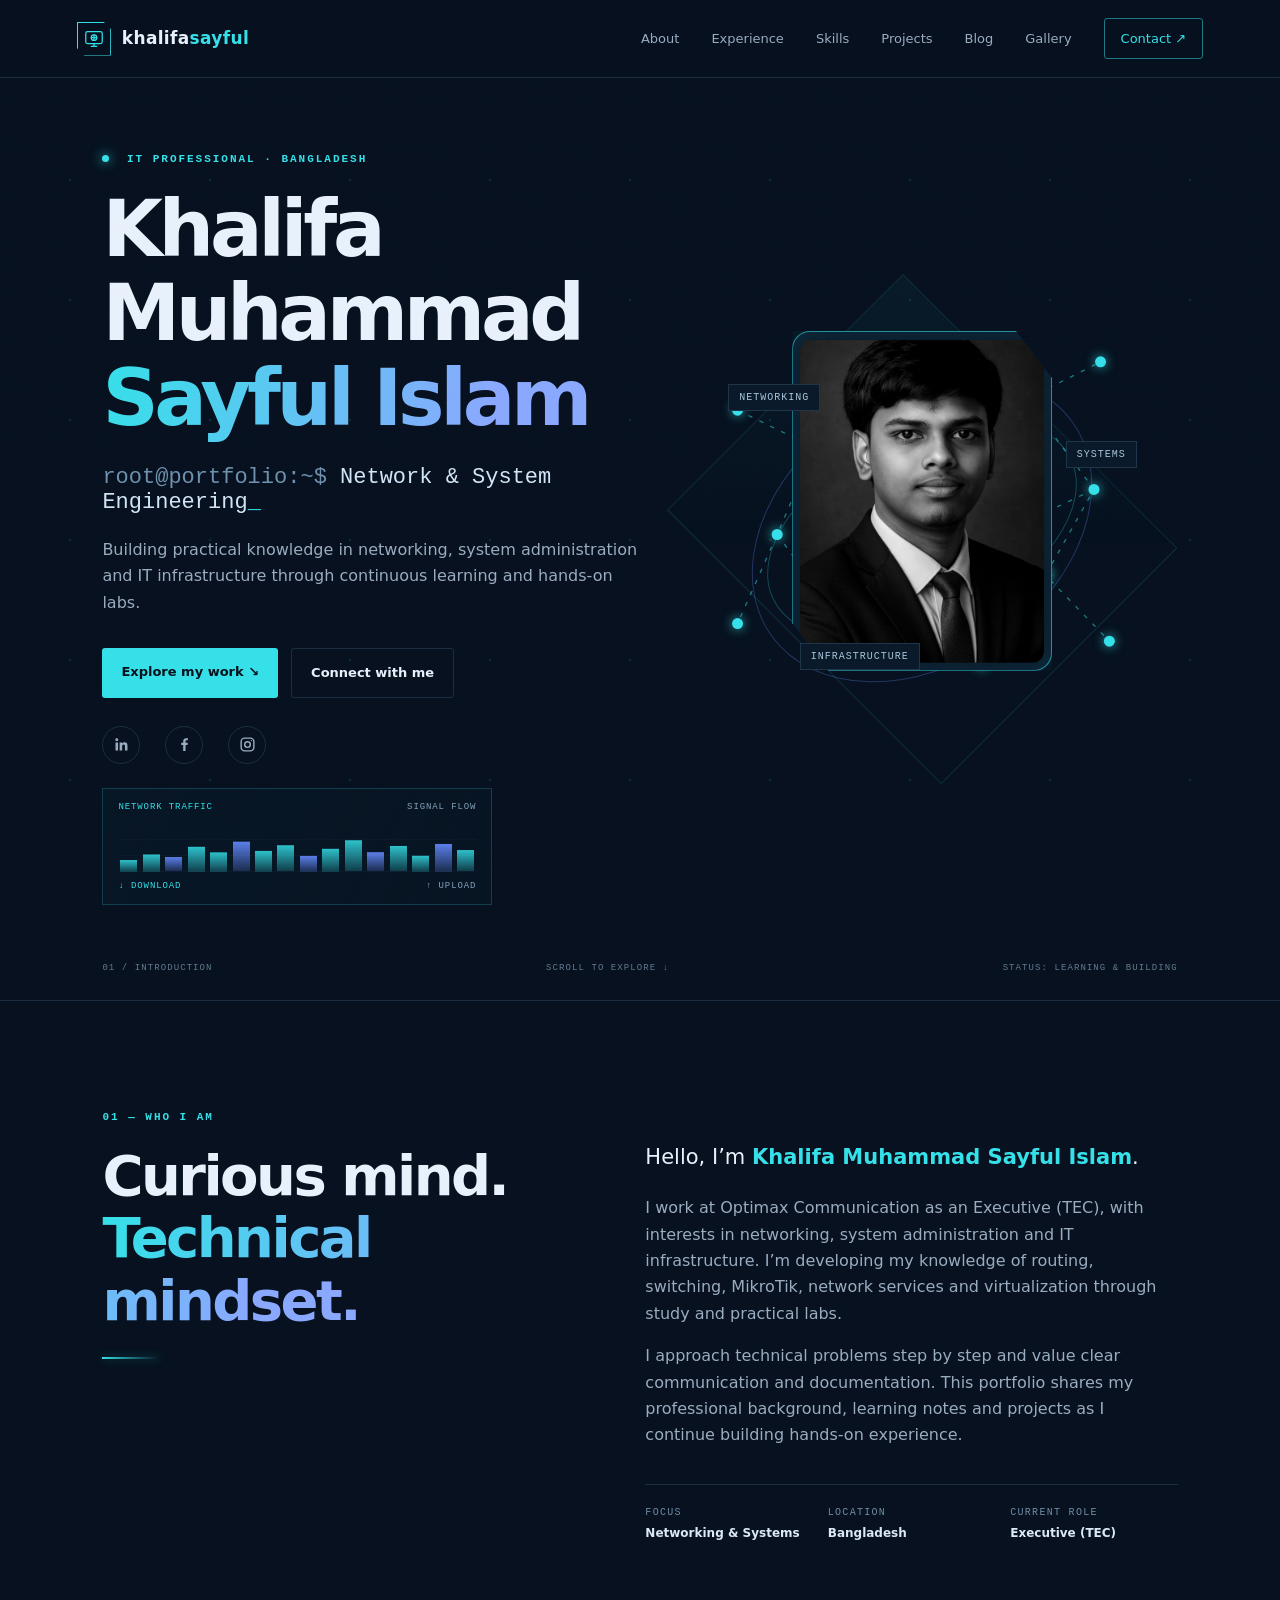
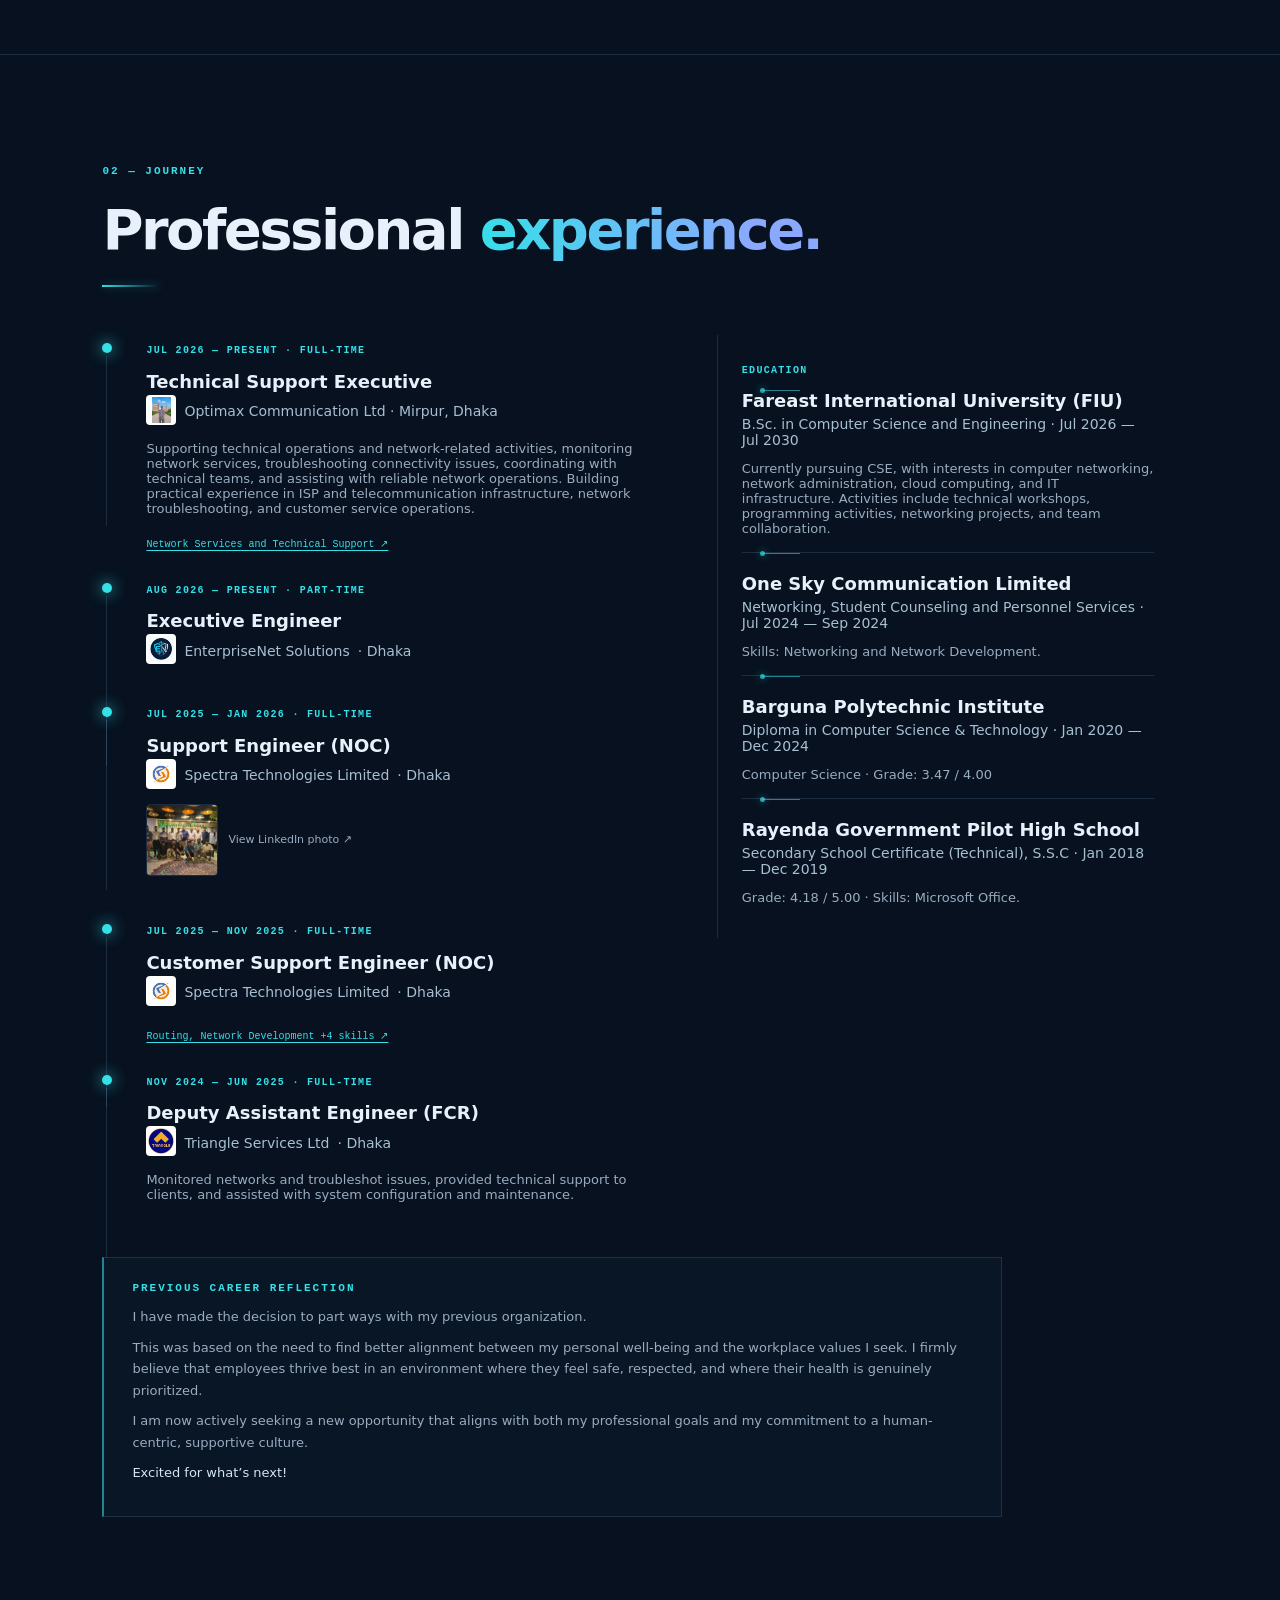
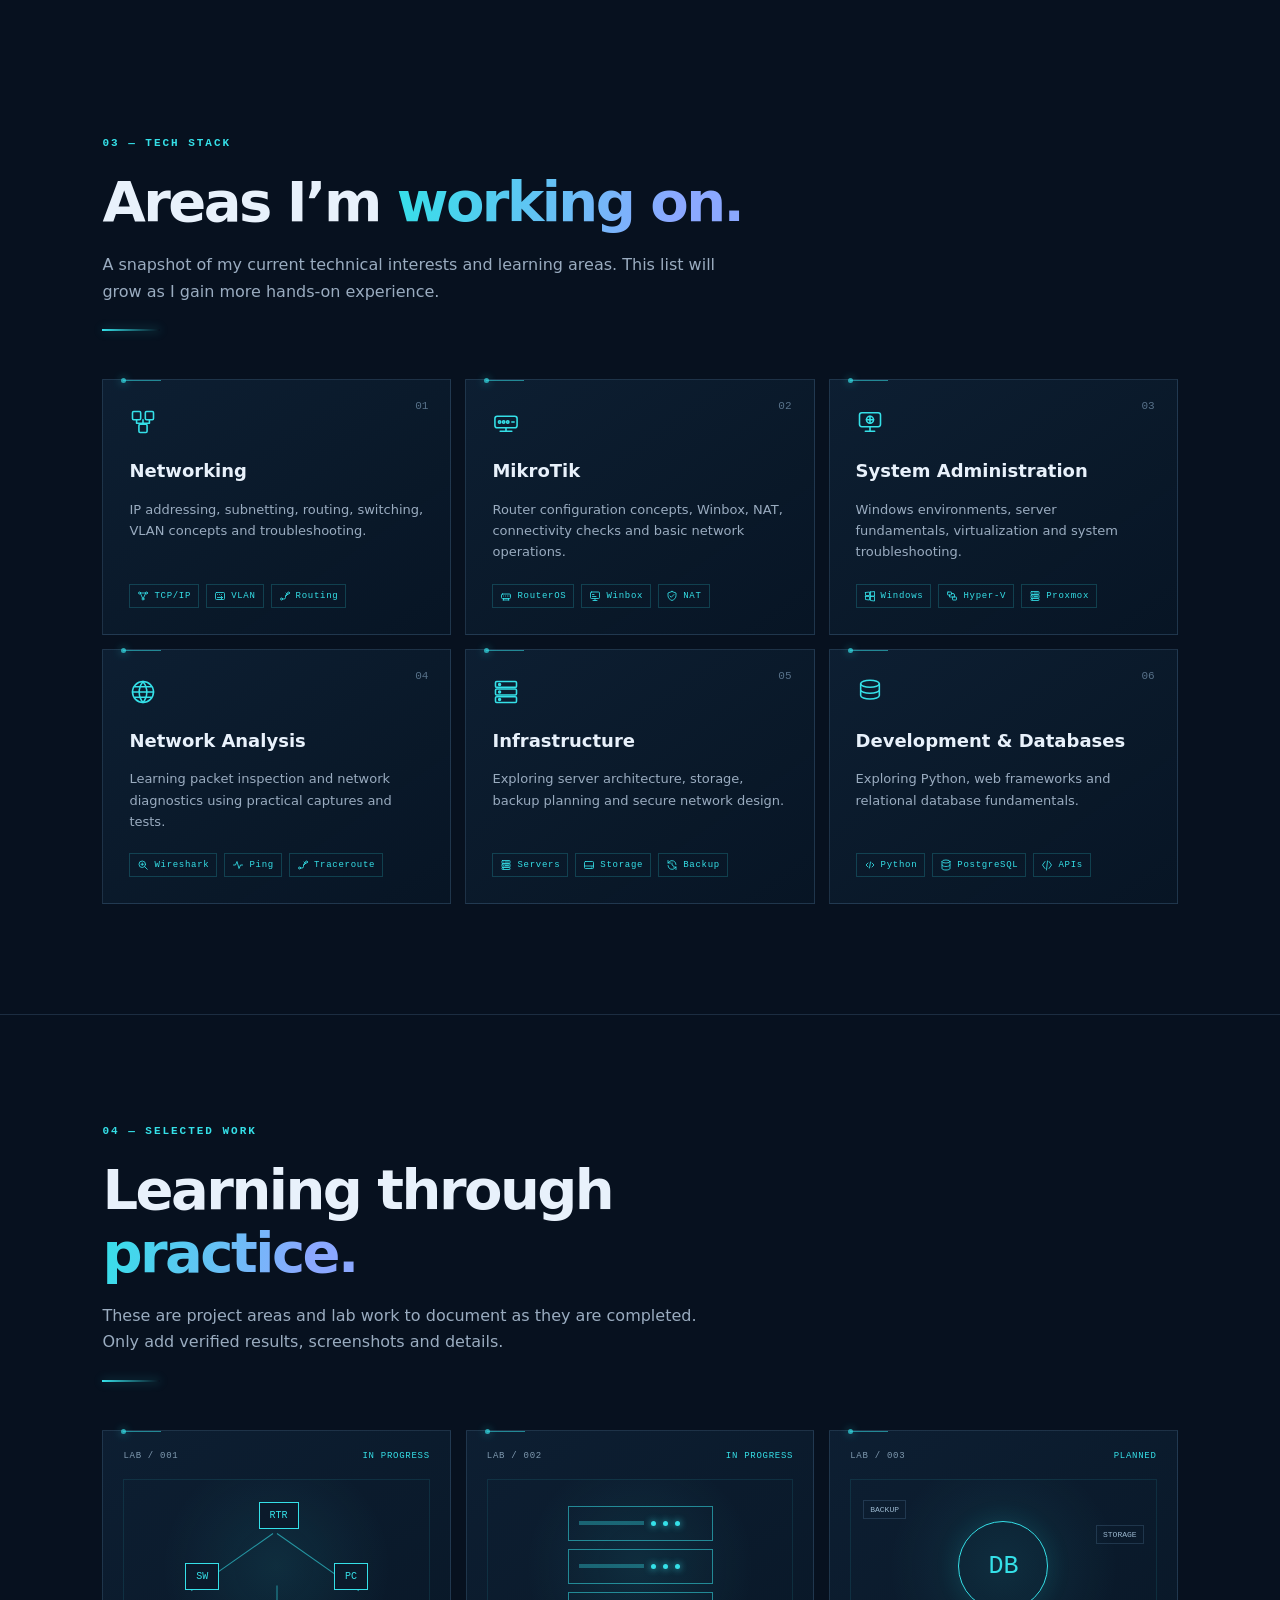
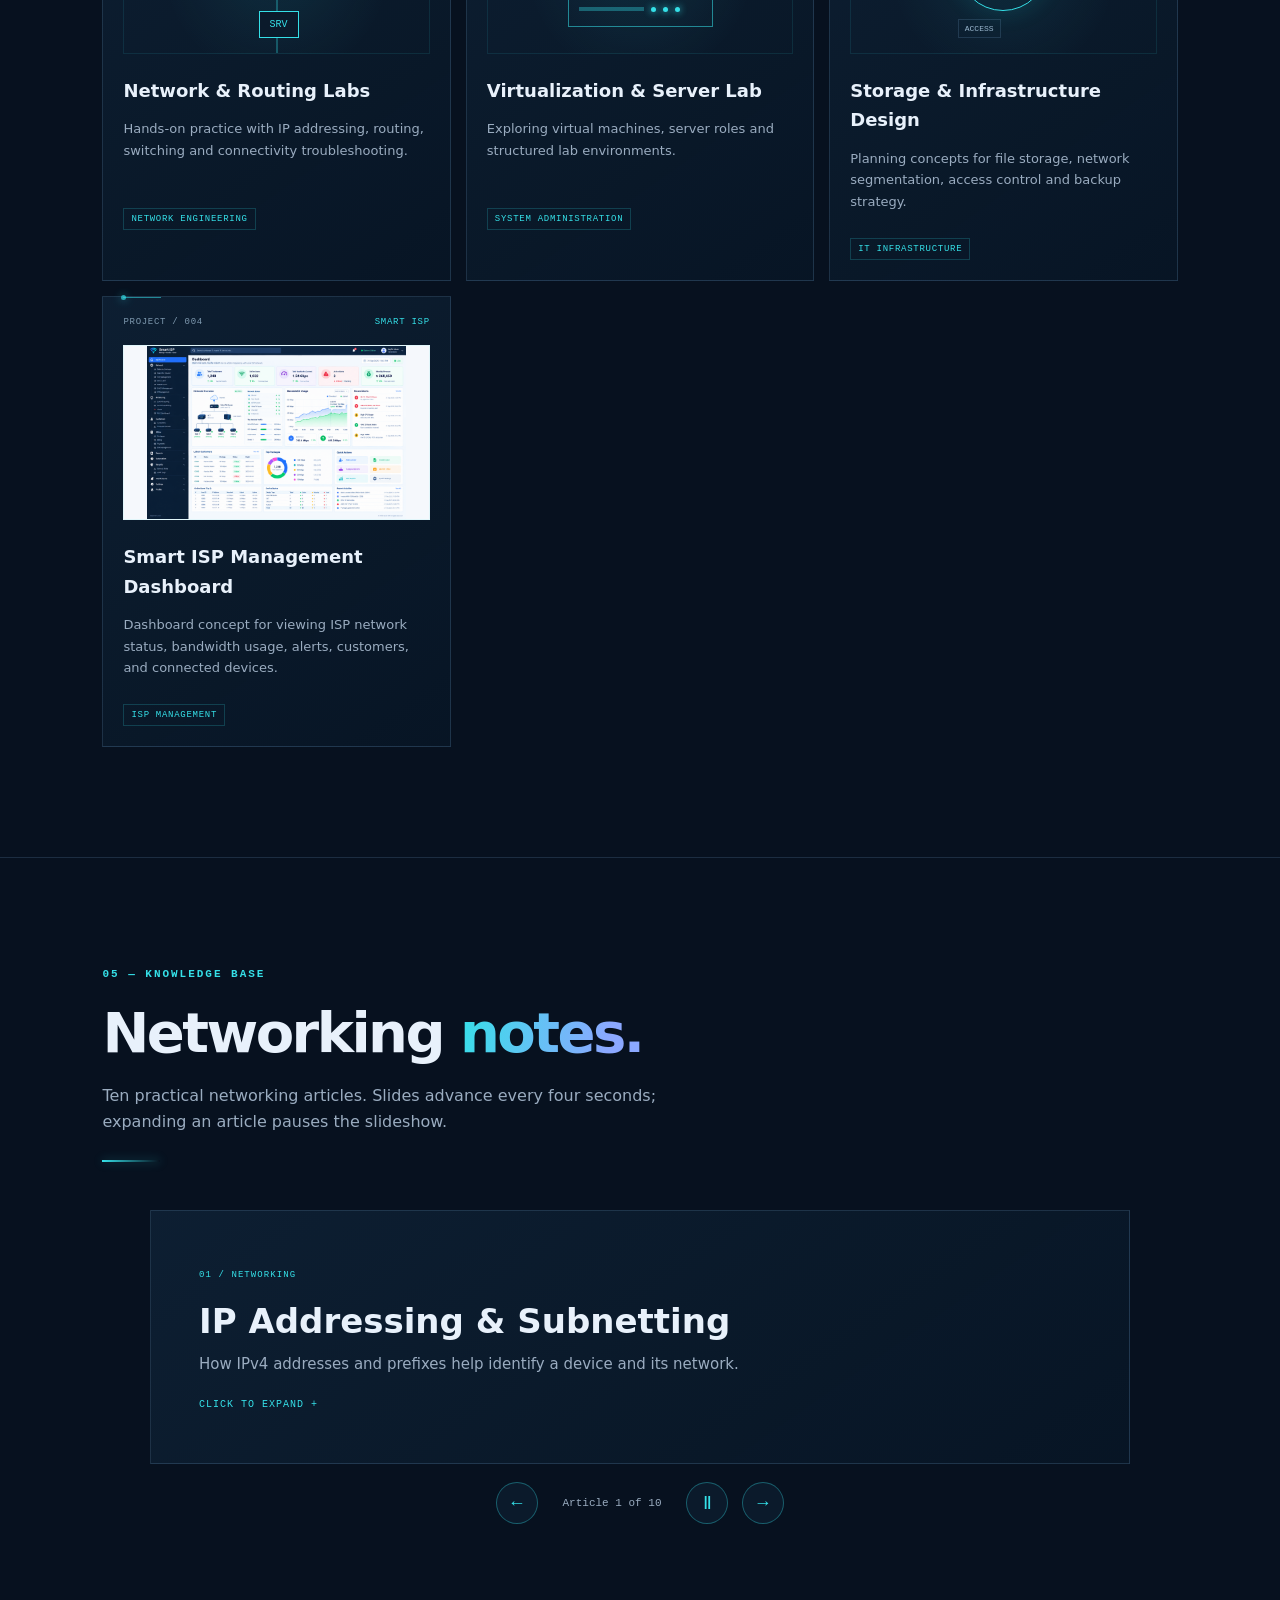
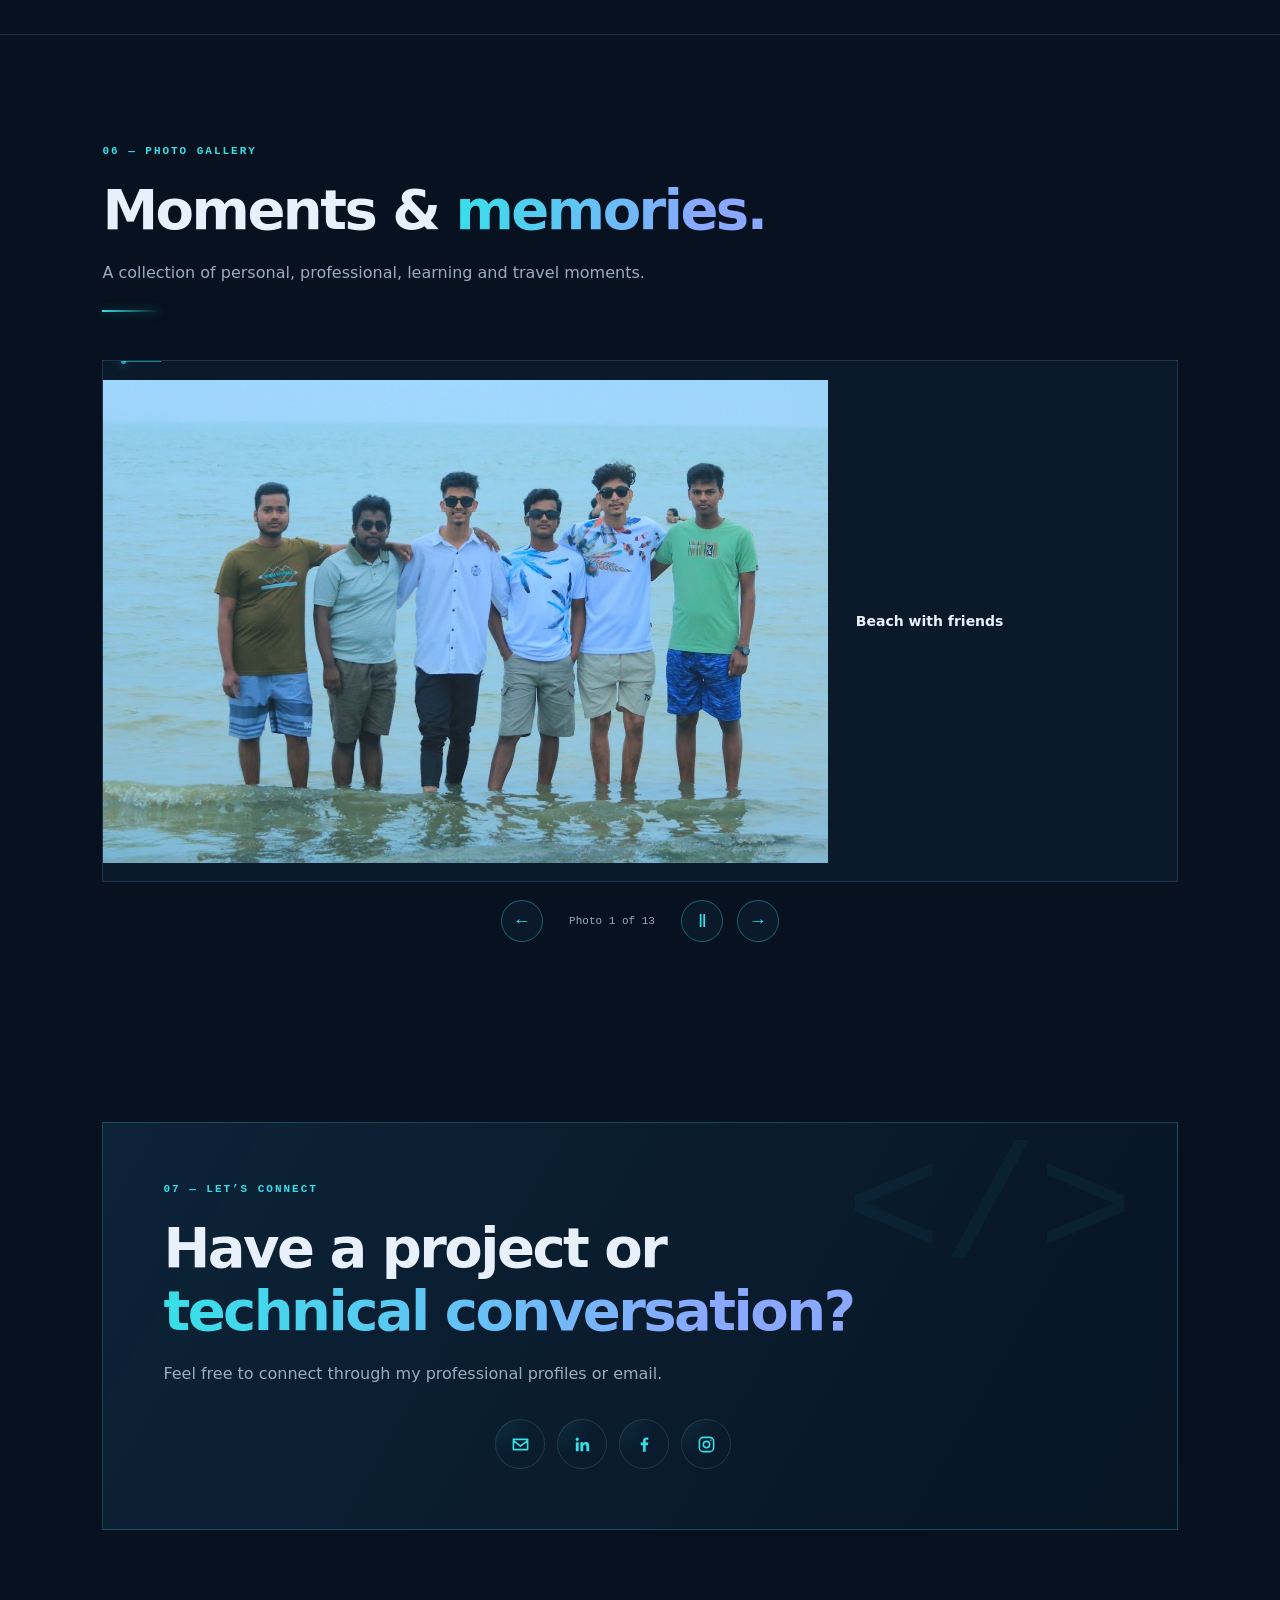
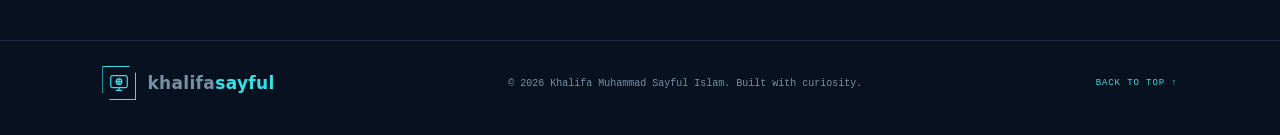
==== commit 3aa4c1ee: "Complete portfolio experience details Co-authored-by: Copilot <223556219+Copilot@users.noreply.githu" ====
--- a/index.html
+++ b/index.html
@@ -24,7 +24,7 @@
   <meta name="twitter:description" content="IT portfolio focused on computer networking, MikroTik, system administration and infrastructure.">
   <meta name="twitter:image" content="https://sayfulislambestit.github.io/khalifasayful/assets/social-preview.png">
   <link rel="icon" href="assets/favicon.svg?v=2" type="image/svg+xml">
-  <link rel="stylesheet" href="style.css?v=4">
+  <link rel="stylesheet" href="style.css?v=5">
   <script type="application/ld+json">
   {
     "@context": "https://schema.org",
@@ -136,11 +136,11 @@
       <div class="section-heading"><p class="eyebrow">02 — JOURNEY</p><h2>Professional <span class="gradient-text">experience.</span></h2></div>
       <div class="journey-columns">
         <div class="timeline">
-          <div class="timeline-mark"></div><div class="timeline-content"><span class="timeline-date">JUL 2026 — PRESENT · FULL-TIME</span><h3>Technical Support Executive</h3><h4>Optimax Communication Ltd · Mirpur, Dhaka</h4><p>Supporting technical operations and network-related activities, monitoring network services, troubleshooting connectivity issues, coordinating with technical teams, and assisting with reliable network operations. Building practical experience in ISP and telecommunication infrastructure, network troubleshooting, and customer service operations.</p></div>
-          <div class="timeline-mark"></div><div class="timeline-content"><span class="timeline-date">AUG 2026 — PRESENT · PART-TIME</span><h3>Executive Engineer</h3><h4>EnterpriseNet Solutions · Dhaka</h4></div>
-          <div class="timeline-mark"></div><div class="timeline-content"><span class="timeline-date">JUL 2025 — JAN 2026 · FULL-TIME</span><h3>Support Engineer (NOC)</h3><h4>Spectra Technologies Limited · Dhaka</h4></div>
-          <div class="timeline-mark"></div><div class="timeline-content"><span class="timeline-date">JUL 2025 — NOV 2025 · FULL-TIME</span><h3>Customer Support Engineer (NOC)</h3><h4>Spectra Technologies Limited · Dhaka</h4><p>Skills: Routing and Network Development.</p></div>
-          <div class="timeline-mark"></div><div class="timeline-content"><span class="timeline-date">NOV 2024 — JUN 2025 · FULL-TIME</span><h3>Deputy Assistant Engineer (FCR)</h3><h4>Triangle Services Ltd · Dhaka</h4><p>Monitored networks and troubleshot issues, provided technical support to clients, and assisted with system configuration and maintenance.</p></div>
+          <div class="timeline-mark"></div><div class="timeline-content"><span class="timeline-date">JUL 2026 — PRESENT · FULL-TIME</span><h3>Technical Support Executive</h3><h4 class="company-line"><a href="https://www.linkedin.com/in/khalifa-sayful-it/overlay/Position/2976149777/treasury/?profileId=ACoAAF1FKSwBGBPbIHfbj7HBA2K7YCqt6Vycx4s" target="_blank" rel="noopener noreferrer"><img class="company-logo" src="assets/experience/optimax-communication.jpg" alt="Optimax Communication role photo"></a><span>Optimax Communication Ltd · Mirpur, Dhaka</span></h4><p>Supporting technical operations and network-related activities, monitoring network services, troubleshooting connectivity issues, coordinating with technical teams, and assisting with reliable network operations. Building practical experience in ISP and telecommunication infrastructure, network troubleshooting, and customer service operations.</p><a class="skill-association" href="https://www.linkedin.com/in/khalifa-sayful-it/overlay/2976149777/skill-associations-details/?associationType=position" target="_blank" rel="noopener noreferrer">Network Services and Technical Support ↗</a></div>
+          <div class="timeline-mark"></div><div class="timeline-content"><span class="timeline-date">AUG 2026 — PRESENT · PART-TIME</span><h3>Executive Engineer</h3><h4 class="company-line"><a href="https://www.linkedin.com/company/143143034/" target="_blank" rel="noopener noreferrer"><img class="company-logo" src="assets/experience/enterprisenet-solutions.jpg" alt="EnterpriseNet Solutions logo"></a><a href="https://www.linkedin.com/company/143143034/" target="_blank" rel="noopener noreferrer">EnterpriseNet Solutions</a><span>· Dhaka</span></h4></div>
+          <div class="timeline-mark"></div><div class="timeline-content"><span class="timeline-date">JUL 2025 — JAN 2026 · FULL-TIME</span><h3>Support Engineer (NOC)</h3><h4 class="company-line"><a href="https://www.linkedin.com/company/82555386/" target="_blank" rel="noopener noreferrer"><img class="company-logo" src="assets/experience/spectra-technologies.jpg" alt="Spectra Technologies Limited logo"></a><a href="https://www.linkedin.com/company/82555386/" target="_blank" rel="noopener noreferrer">Spectra Technologies Limited</a><span>· Dhaka</span></h4><figure class="experience-media"><a href="https://www.linkedin.com/in/khalifa-sayful-it/overlay/Position/2782652466/treasury/?profileId=ACoAAF1FKSwBGBPbIHfbj7HBA2K7YCqt6Vycx4s" target="_blank" rel="noopener noreferrer"><img src="assets/experience/spectra-support-photo.jpg" alt="Team photo shared with the Spectra Technologies role"><span>View LinkedIn photo ↗</span></a></figure></div>
+          <div class="timeline-mark"></div><div class="timeline-content"><span class="timeline-date">JUL 2025 — NOV 2025 · FULL-TIME</span><h3>Customer Support Engineer (NOC)</h3><h4 class="company-line"><a href="https://www.linkedin.com/company/82555386/" target="_blank" rel="noopener noreferrer"><img class="company-logo" src="assets/experience/spectra-technologies.jpg" alt="Spectra Technologies Limited logo"></a><a href="https://www.linkedin.com/company/82555386/" target="_blank" rel="noopener noreferrer">Spectra Technologies Limited</a><span>· Dhaka</span></h4><a class="skill-association" href="https://www.linkedin.com/in/khalifa-sayful-it/overlay/2711882796/skill-associations-details/?associationType=position" target="_blank" rel="noopener noreferrer">Routing, Network Development +4 skills ↗</a></div>
+          <div class="timeline-mark"></div><div class="timeline-content"><span class="timeline-date">NOV 2024 — JUN 2025 · FULL-TIME</span><h3>Deputy Assistant Engineer (FCR)</h3><h4 class="company-line"><a href="https://www.linkedin.com/company/3840605/" target="_blank" rel="noopener noreferrer"><img class="company-logo" src="assets/experience/triangle-services.jpg" alt="Triangle Services Ltd logo"></a><a href="https://www.linkedin.com/company/3840605/" target="_blank" rel="noopener noreferrer">Triangle Services Ltd</a><span>· Dhaka</span></h4><p>Monitored networks and troubleshot issues, provided technical support to clients, and assisted with system configuration and maintenance.</p></div>
         </div>
         <div class="education-note">
           <span class="info-label">EDUCATION</span>
@@ -150,6 +150,13 @@
           <div class="education-entry"><strong>Rayenda Government Pilot High School</strong><span class="education-meta">Secondary School Certificate (Technical), S.S.C · Jan 2018 — Dec 2019</span><p>Grade: 4.18 / 5.00 · Skills: Microsoft Office.</p></div>
         </div>
       </div>
+      <aside class="career-note">
+        <p class="eyebrow">PREVIOUS CAREER REFLECTION</p>
+        <p>I have made the decision to part ways with my previous organization.</p>
+        <p>This was based on the need to find better alignment between my personal well-being and the workplace values I seek. I firmly believe that employees thrive best in an environment where they feel safe, respected, and where their health is genuinely prioritized.</p>
+        <p>I am now actively seeking a new opportunity that aligns with both my professional goals and my commitment to a human-centric, supportive culture.</p>
+        <p>Excited for what’s next!</p>
+      </aside>
     </section>
 
     <section class="section" id="skills">
--- a/style.css
+++ b/style.css
@@ -138,4 +138,5 @@
 @keyframes fiber-flow{to{stroke-dashoffset:-88}}
 @keyframes fiber-glow{from{opacity:.55}to{opacity:1}}
 @keyframes bandwidth-rise{from{transform:scaleY(.35)}to{transform:scaleY(1)}}
-:root{--brand-icon-size:22px}.brand-mark svg{width:var(--brand-icon-size);height:var(--brand-icon-size);fill:none;stroke:var(--cyan);stroke-width:1.35;stroke-linecap:round;stroke-linejoin:round}.skill-icon svg{width:28px;height:28px;fill:none;stroke:currentColor;stroke-width:1.35;stroke-linecap:round;stroke-linejoin:round}.skill-icon{height:28px}.tech-icon-defs{position:absolute;width:0;height:0;overflow:hidden}.tags span{display:inline-flex;align-items:center;gap:5px}.tags svg{width:12px;height:12px;flex:none;fill:none;stroke:currentColor;stroke-width:1.7;stroke-linecap:round;stroke-linejoin:round}
+:root{--brand-icon-size:22px}.brand-mark svg{width:var(--brand-icon-size);height:var(--brand-icon-size);fill:none;stroke:var(--cyan);stroke-width:1.35;stroke-linecap:round;stroke-linejoin:round}.skill-icon svg{width:28px;height:28px;fill:none;stroke:currentColor;stroke-width:1.35;stroke-linecap:round;stroke-linejoin:round}.skill-icon{height:28px}.tech-icon-defs{position:absolute;width:0;height:0;overflow:hidden}.tags span{display:inline-flex;align-items:center;gap:5px}.tags svg{width:12px;height:12px;flex:none;fill:none;stroke:currentColor;stroke-width:1.7;stroke-linecap:round;stroke-linejoin:round}.career-note{margin-top:42px;padding:24px 28px;border:1px solid var(--line);border-left:2px solid rgba(53,224,232,.55);background:rgba(14,32,52,.35);max-width:900px}.career-note .eyebrow{margin-bottom:12px}.career-note p:not(.eyebrow){margin:9px 0;color:var(--muted);font-size:13px}.career-note p:last-child{color:#d2e5f6}.company-line{display:flex;align-items:center;gap:8px;flex-wrap:wrap}.company-line a:hover,.skill-association:hover{color:var(--cyan)}.company-logo{width:30px;height:30px;object-fit:contain;flex:none;border-radius:4px;background:#fff;padding:2px}.experience-media{margin:12px 0}.experience-media a{display:inline-flex;align-items:center;gap:10px;color:var(--muted);font-size:11px}.experience-media img{width:72px;height:72px;object-fit:cover;border:1px solid var(--line);border-radius:4px}.skill-association{display:inline-block;margin-top:8px;color:var(--cyan);font:10px var(--mono);text-decoration:underline;text-underline-offset:3px}
+.company-line{display:flex;align-items:center;gap:8px;flex-wrap:wrap}.company-line a:hover,.skill-association:hover{color:var(--cyan)}.company-logo{width:30px;height:30px;object-fit:contain;flex:none;border-radius:4px;background:#fff;padding:2px}.experience-media{margin:12px 0}.experience-media a{display:inline-flex;align-items:center;gap:10px;color:var(--muted);font-size:11px}.experience-media img{width:72px;height:72px;object-fit:cover;border:1px solid var(--line);border-radius:4px}.skill-association{display:inline-block;margin-top:8px;color:var(--cyan);font:10px var(--mono);text-decoration:underline;text-underline-offset:3px}
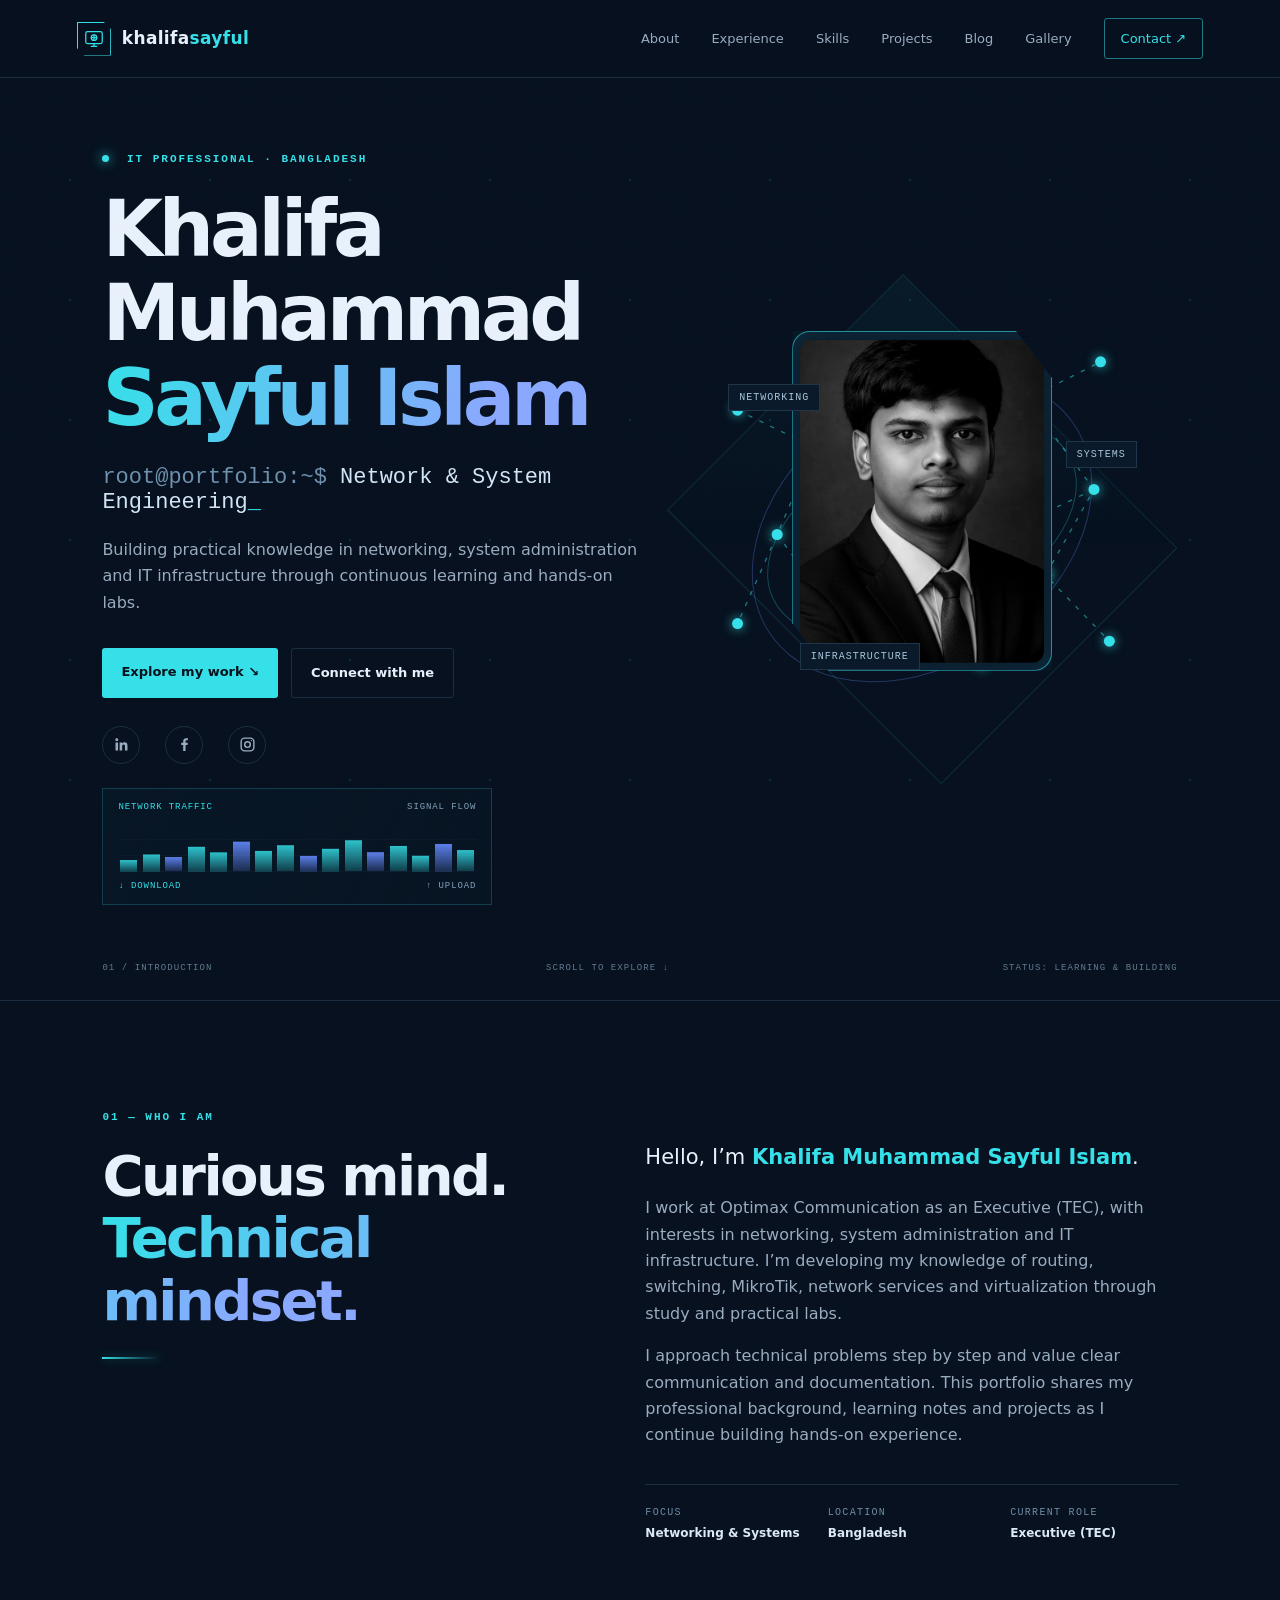
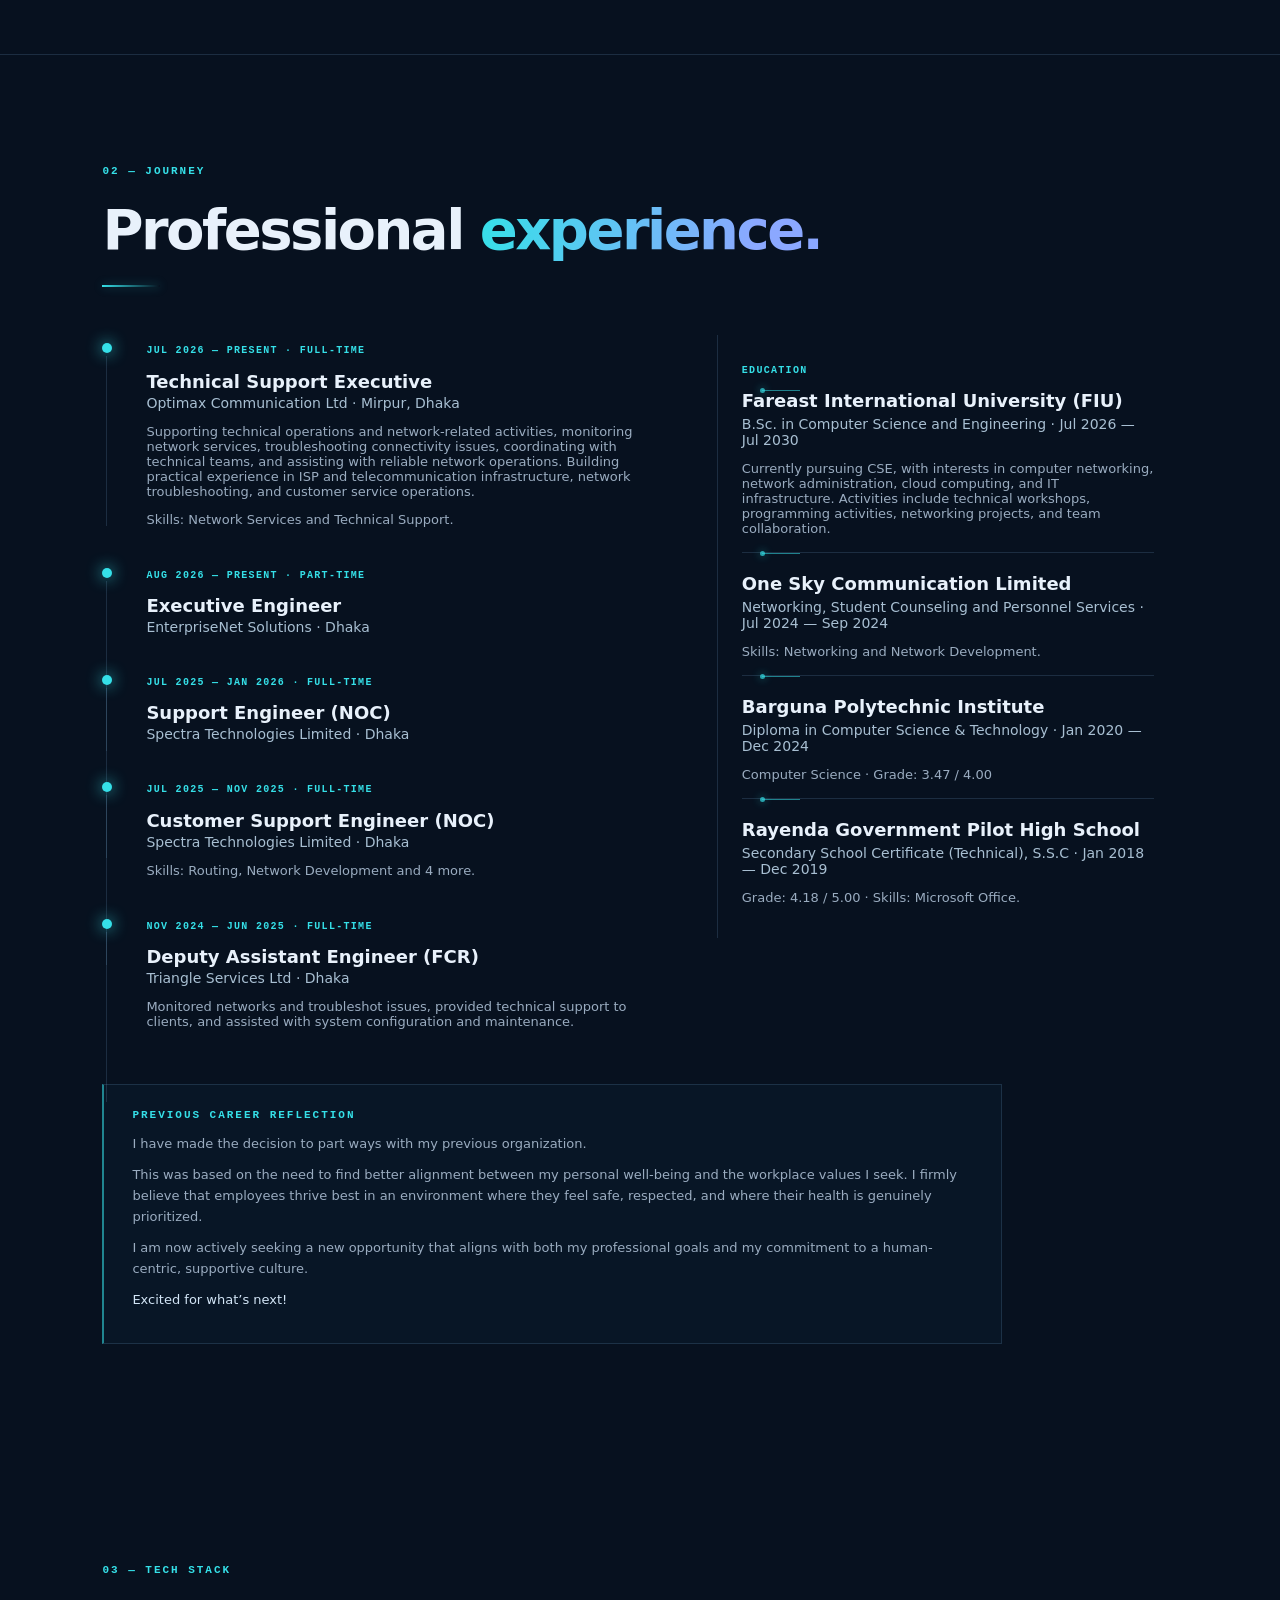
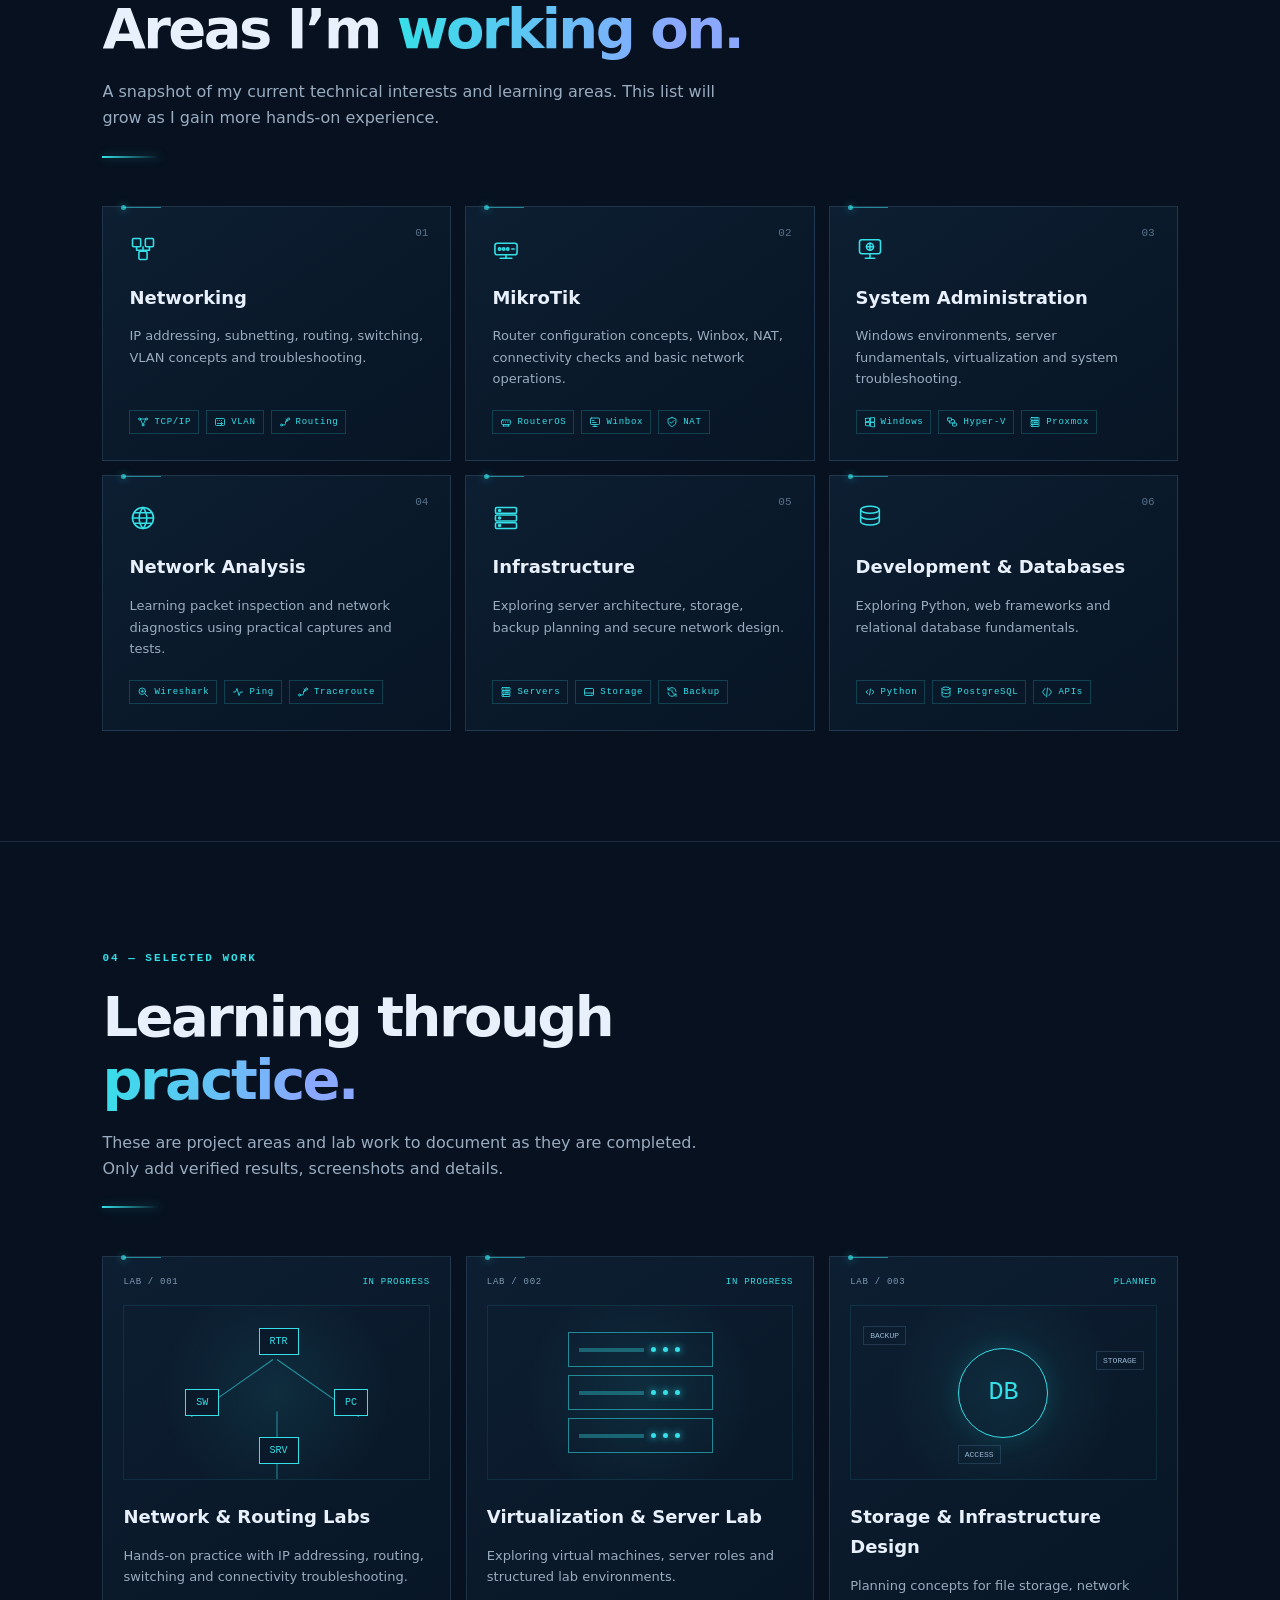
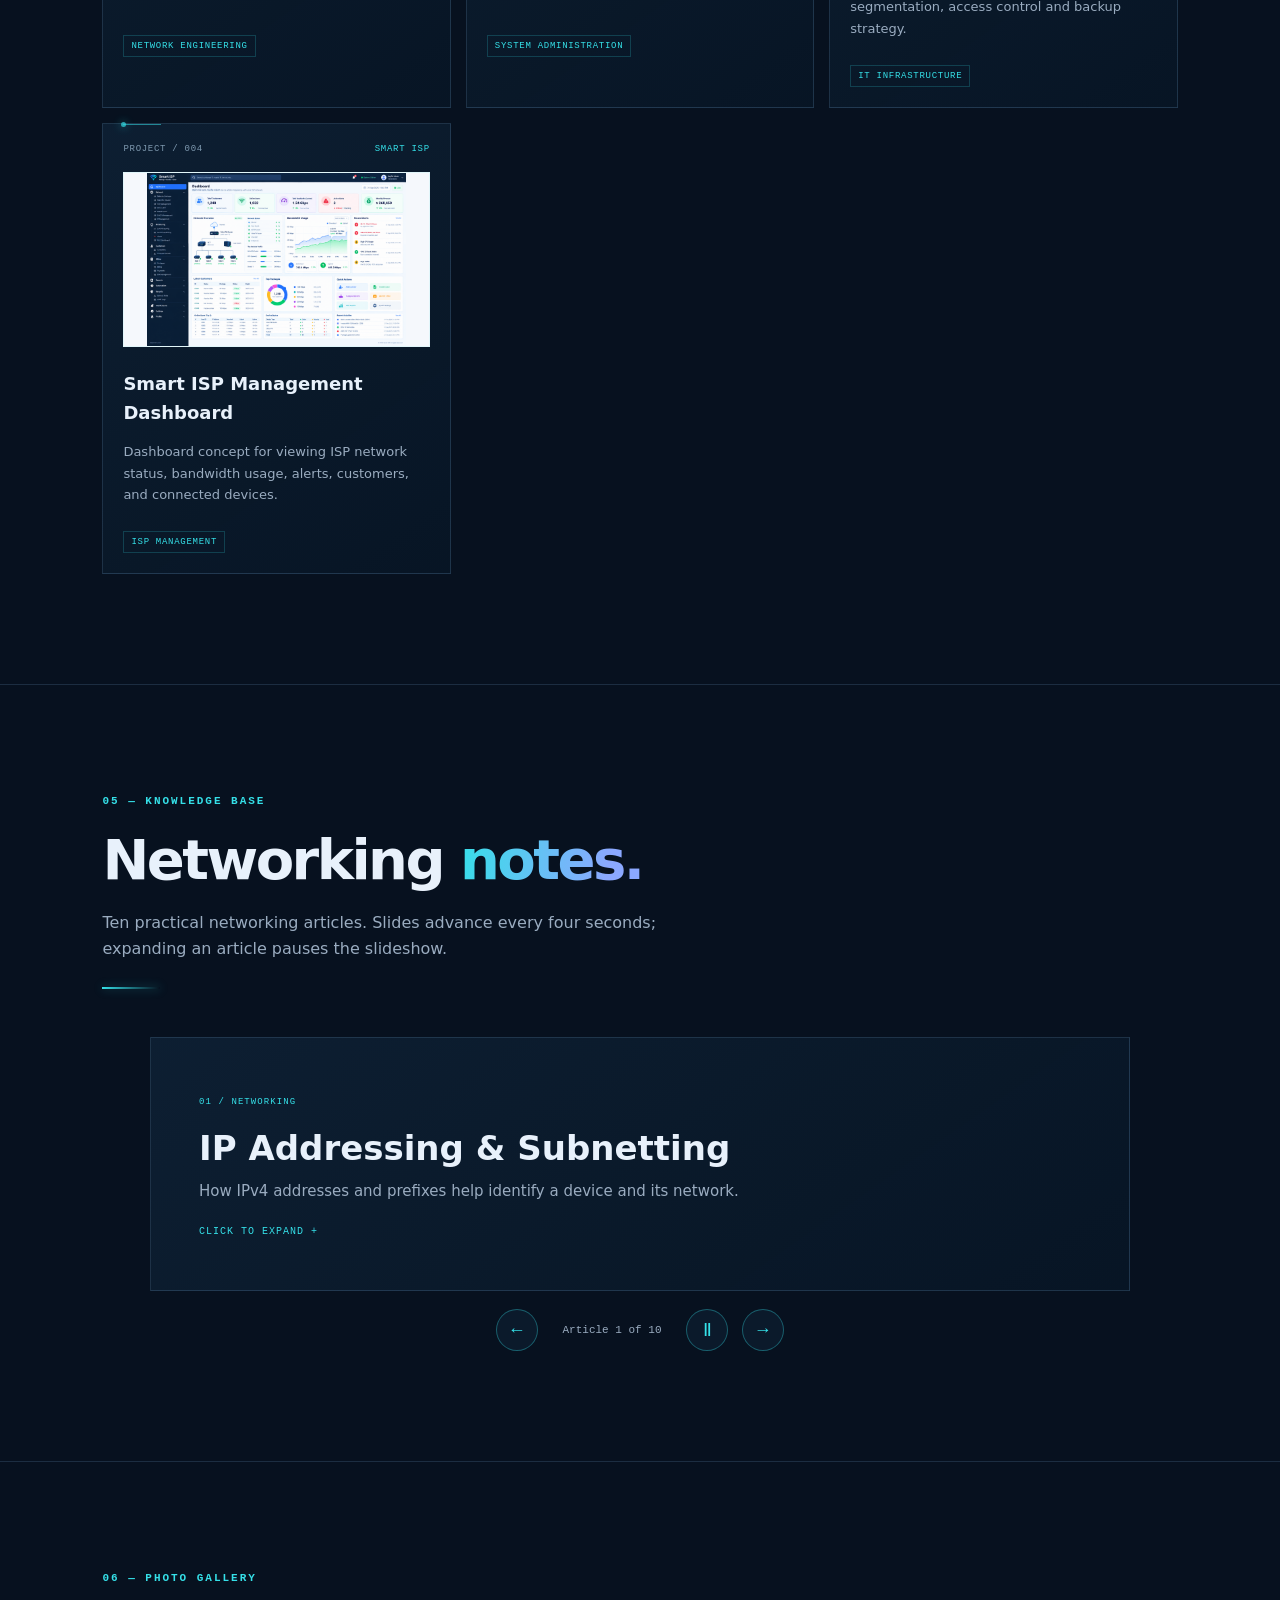
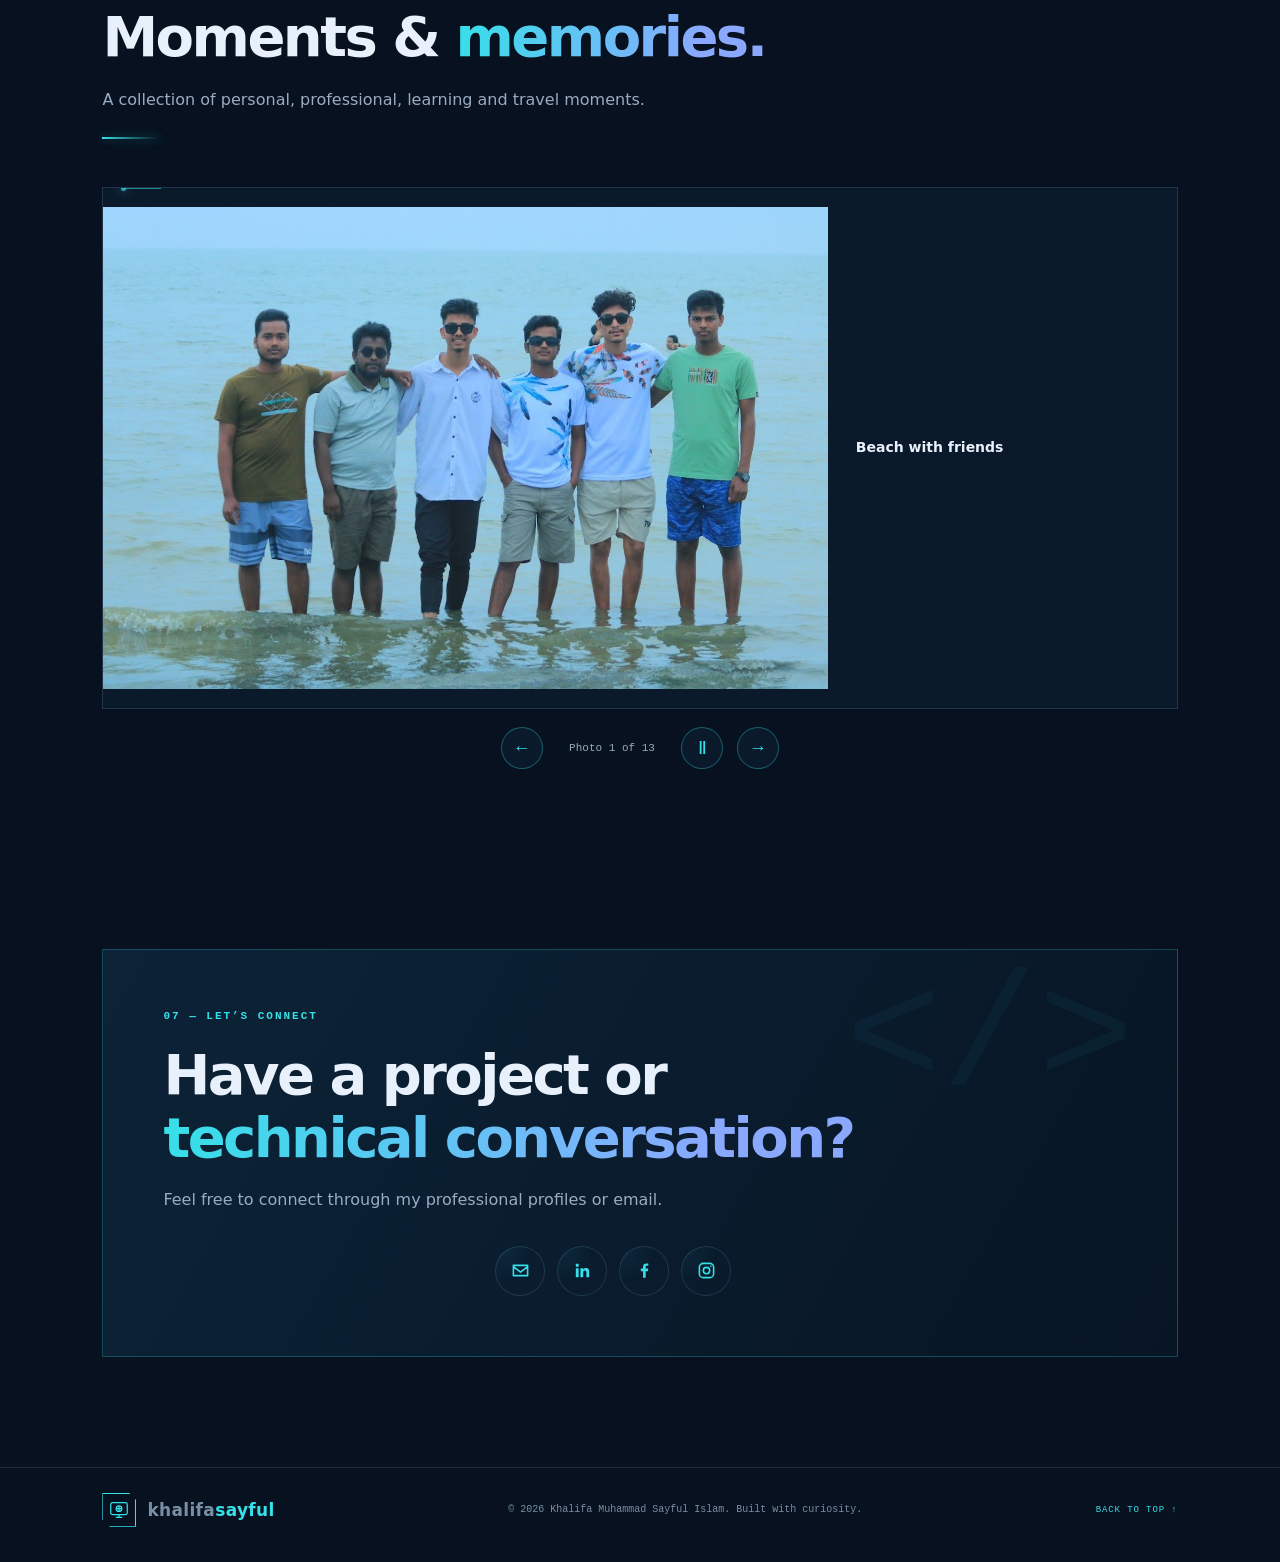
==== commit 6fa9e7cf: "Make experience details plain text Co-authored-by: Copilot <223556219+Copilot@users.noreply.github.c" ====
--- a/index.html
+++ b/index.html
@@ -24,7 +24,7 @@
   <meta name="twitter:description" content="IT portfolio focused on computer networking, MikroTik, system administration and infrastructure.">
   <meta name="twitter:image" content="https://sayfulislambestit.github.io/khalifasayful/assets/social-preview.png">
   <link rel="icon" href="assets/favicon.svg?v=2" type="image/svg+xml">
-  <link rel="stylesheet" href="style.css?v=5">
+  <link rel="stylesheet" href="style.css?v=6">
   <script type="application/ld+json">
   {
     "@context": "https://schema.org",
@@ -136,11 +136,11 @@
       <div class="section-heading"><p class="eyebrow">02 — JOURNEY</p><h2>Professional <span class="gradient-text">experience.</span></h2></div>
       <div class="journey-columns">
         <div class="timeline">
-          <div class="timeline-mark"></div><div class="timeline-content"><span class="timeline-date">JUL 2026 — PRESENT · FULL-TIME</span><h3>Technical Support Executive</h3><h4 class="company-line"><a href="https://www.linkedin.com/in/khalifa-sayful-it/overlay/Position/2976149777/treasury/?profileId=ACoAAF1FKSwBGBPbIHfbj7HBA2K7YCqt6Vycx4s" target="_blank" rel="noopener noreferrer"><img class="company-logo" src="assets/experience/optimax-communication.jpg" alt="Optimax Communication role photo"></a><span>Optimax Communication Ltd · Mirpur, Dhaka</span></h4><p>Supporting technical operations and network-related activities, monitoring network services, troubleshooting connectivity issues, coordinating with technical teams, and assisting with reliable network operations. Building practical experience in ISP and telecommunication infrastructure, network troubleshooting, and customer service operations.</p><a class="skill-association" href="https://www.linkedin.com/in/khalifa-sayful-it/overlay/2976149777/skill-associations-details/?associationType=position" target="_blank" rel="noopener noreferrer">Network Services and Technical Support ↗</a></div>
-          <div class="timeline-mark"></div><div class="timeline-content"><span class="timeline-date">AUG 2026 — PRESENT · PART-TIME</span><h3>Executive Engineer</h3><h4 class="company-line"><a href="https://www.linkedin.com/company/143143034/" target="_blank" rel="noopener noreferrer"><img class="company-logo" src="assets/experience/enterprisenet-solutions.jpg" alt="EnterpriseNet Solutions logo"></a><a href="https://www.linkedin.com/company/143143034/" target="_blank" rel="noopener noreferrer">EnterpriseNet Solutions</a><span>· Dhaka</span></h4></div>
-          <div class="timeline-mark"></div><div class="timeline-content"><span class="timeline-date">JUL 2025 — JAN 2026 · FULL-TIME</span><h3>Support Engineer (NOC)</h3><h4 class="company-line"><a href="https://www.linkedin.com/company/82555386/" target="_blank" rel="noopener noreferrer"><img class="company-logo" src="assets/experience/spectra-technologies.jpg" alt="Spectra Technologies Limited logo"></a><a href="https://www.linkedin.com/company/82555386/" target="_blank" rel="noopener noreferrer">Spectra Technologies Limited</a><span>· Dhaka</span></h4><figure class="experience-media"><a href="https://www.linkedin.com/in/khalifa-sayful-it/overlay/Position/2782652466/treasury/?profileId=ACoAAF1FKSwBGBPbIHfbj7HBA2K7YCqt6Vycx4s" target="_blank" rel="noopener noreferrer"><img src="assets/experience/spectra-support-photo.jpg" alt="Team photo shared with the Spectra Technologies role"><span>View LinkedIn photo ↗</span></a></figure></div>
-          <div class="timeline-mark"></div><div class="timeline-content"><span class="timeline-date">JUL 2025 — NOV 2025 · FULL-TIME</span><h3>Customer Support Engineer (NOC)</h3><h4 class="company-line"><a href="https://www.linkedin.com/company/82555386/" target="_blank" rel="noopener noreferrer"><img class="company-logo" src="assets/experience/spectra-technologies.jpg" alt="Spectra Technologies Limited logo"></a><a href="https://www.linkedin.com/company/82555386/" target="_blank" rel="noopener noreferrer">Spectra Technologies Limited</a><span>· Dhaka</span></h4><a class="skill-association" href="https://www.linkedin.com/in/khalifa-sayful-it/overlay/2711882796/skill-associations-details/?associationType=position" target="_blank" rel="noopener noreferrer">Routing, Network Development +4 skills ↗</a></div>
-          <div class="timeline-mark"></div><div class="timeline-content"><span class="timeline-date">NOV 2024 — JUN 2025 · FULL-TIME</span><h3>Deputy Assistant Engineer (FCR)</h3><h4 class="company-line"><a href="https://www.linkedin.com/company/3840605/" target="_blank" rel="noopener noreferrer"><img class="company-logo" src="assets/experience/triangle-services.jpg" alt="Triangle Services Ltd logo"></a><a href="https://www.linkedin.com/company/3840605/" target="_blank" rel="noopener noreferrer">Triangle Services Ltd</a><span>· Dhaka</span></h4><p>Monitored networks and troubleshot issues, provided technical support to clients, and assisted with system configuration and maintenance.</p></div>
+          <div class="timeline-mark"></div><div class="timeline-content"><span class="timeline-date">JUL 2026 — PRESENT · FULL-TIME</span><h3>Technical Support Executive</h3><h4>Optimax Communication Ltd · Mirpur, Dhaka</h4><p>Supporting technical operations and network-related activities, monitoring network services, troubleshooting connectivity issues, coordinating with technical teams, and assisting with reliable network operations. Building practical experience in ISP and telecommunication infrastructure, network troubleshooting, and customer service operations.</p><p>Skills: Network Services and Technical Support.</p></div>
+          <div class="timeline-mark"></div><div class="timeline-content"><span class="timeline-date">AUG 2026 — PRESENT · PART-TIME</span><h3>Executive Engineer</h3><h4>EnterpriseNet Solutions · Dhaka</h4></div>
+          <div class="timeline-mark"></div><div class="timeline-content"><span class="timeline-date">JUL 2025 — JAN 2026 · FULL-TIME</span><h3>Support Engineer (NOC)</h3><h4>Spectra Technologies Limited · Dhaka</h4></div>
+          <div class="timeline-mark"></div><div class="timeline-content"><span class="timeline-date">JUL 2025 — NOV 2025 · FULL-TIME</span><h3>Customer Support Engineer (NOC)</h3><h4>Spectra Technologies Limited · Dhaka</h4><p>Skills: Routing, Network Development and 4 more.</p></div>
+          <div class="timeline-mark"></div><div class="timeline-content"><span class="timeline-date">NOV 2024 — JUN 2025 · FULL-TIME</span><h3>Deputy Assistant Engineer (FCR)</h3><h4>Triangle Services Ltd · Dhaka</h4><p>Monitored networks and troubleshot issues, provided technical support to clients, and assisted with system configuration and maintenance.</p></div>
         </div>
         <div class="education-note">
           <span class="info-label">EDUCATION</span>
--- a/style.css
+++ b/style.css
@@ -138,5 +138,4 @@
 @keyframes fiber-flow{to{stroke-dashoffset:-88}}
 @keyframes fiber-glow{from{opacity:.55}to{opacity:1}}
 @keyframes bandwidth-rise{from{transform:scaleY(.35)}to{transform:scaleY(1)}}
-:root{--brand-icon-size:22px}.brand-mark svg{width:var(--brand-icon-size);height:var(--brand-icon-size);fill:none;stroke:var(--cyan);stroke-width:1.35;stroke-linecap:round;stroke-linejoin:round}.skill-icon svg{width:28px;height:28px;fill:none;stroke:currentColor;stroke-width:1.35;stroke-linecap:round;stroke-linejoin:round}.skill-icon{height:28px}.tech-icon-defs{position:absolute;width:0;height:0;overflow:hidden}.tags span{display:inline-flex;align-items:center;gap:5px}.tags svg{width:12px;height:12px;flex:none;fill:none;stroke:currentColor;stroke-width:1.7;stroke-linecap:round;stroke-linejoin:round}.career-note{margin-top:42px;padding:24px 28px;border:1px solid var(--line);border-left:2px solid rgba(53,224,232,.55);background:rgba(14,32,52,.35);max-width:900px}.career-note .eyebrow{margin-bottom:12px}.career-note p:not(.eyebrow){margin:9px 0;color:var(--muted);font-size:13px}.career-note p:last-child{color:#d2e5f6}.company-line{display:flex;align-items:center;gap:8px;flex-wrap:wrap}.company-line a:hover,.skill-association:hover{color:var(--cyan)}.company-logo{width:30px;height:30px;object-fit:contain;flex:none;border-radius:4px;background:#fff;padding:2px}.experience-media{margin:12px 0}.experience-media a{display:inline-flex;align-items:center;gap:10px;color:var(--muted);font-size:11px}.experience-media img{width:72px;height:72px;object-fit:cover;border:1px solid var(--line);border-radius:4px}.skill-association{display:inline-block;margin-top:8px;color:var(--cyan);font:10px var(--mono);text-decoration:underline;text-underline-offset:3px}
-.company-line{display:flex;align-items:center;gap:8px;flex-wrap:wrap}.company-line a:hover,.skill-association:hover{color:var(--cyan)}.company-logo{width:30px;height:30px;object-fit:contain;flex:none;border-radius:4px;background:#fff;padding:2px}.experience-media{margin:12px 0}.experience-media a{display:inline-flex;align-items:center;gap:10px;color:var(--muted);font-size:11px}.experience-media img{width:72px;height:72px;object-fit:cover;border:1px solid var(--line);border-radius:4px}.skill-association{display:inline-block;margin-top:8px;color:var(--cyan);font:10px var(--mono);text-decoration:underline;text-underline-offset:3px}
+:root{--brand-icon-size:22px}.brand-mark svg{width:var(--brand-icon-size);height:var(--brand-icon-size);fill:none;stroke:var(--cyan);stroke-width:1.35;stroke-linecap:round;stroke-linejoin:round}.skill-icon svg{width:28px;height:28px;fill:none;stroke:currentColor;stroke-width:1.35;stroke-linecap:round;stroke-linejoin:round}.skill-icon{height:28px}.tech-icon-defs{position:absolute;width:0;height:0;overflow:hidden}.tags span{display:inline-flex;align-items:center;gap:5px}.tags svg{width:12px;height:12px;flex:none;fill:none;stroke:currentColor;stroke-width:1.7;stroke-linecap:round;stroke-linejoin:round}.career-note{margin-top:42px;padding:24px 28px;border:1px solid var(--line);border-left:2px solid rgba(53,224,232,.55);background:rgba(14,32,52,.35);max-width:900px}.career-note .eyebrow{margin-bottom:12px}.career-note p:not(.eyebrow){margin:9px 0;color:var(--muted);font-size:13px}.career-note p:last-child{color:#d2e5f6}
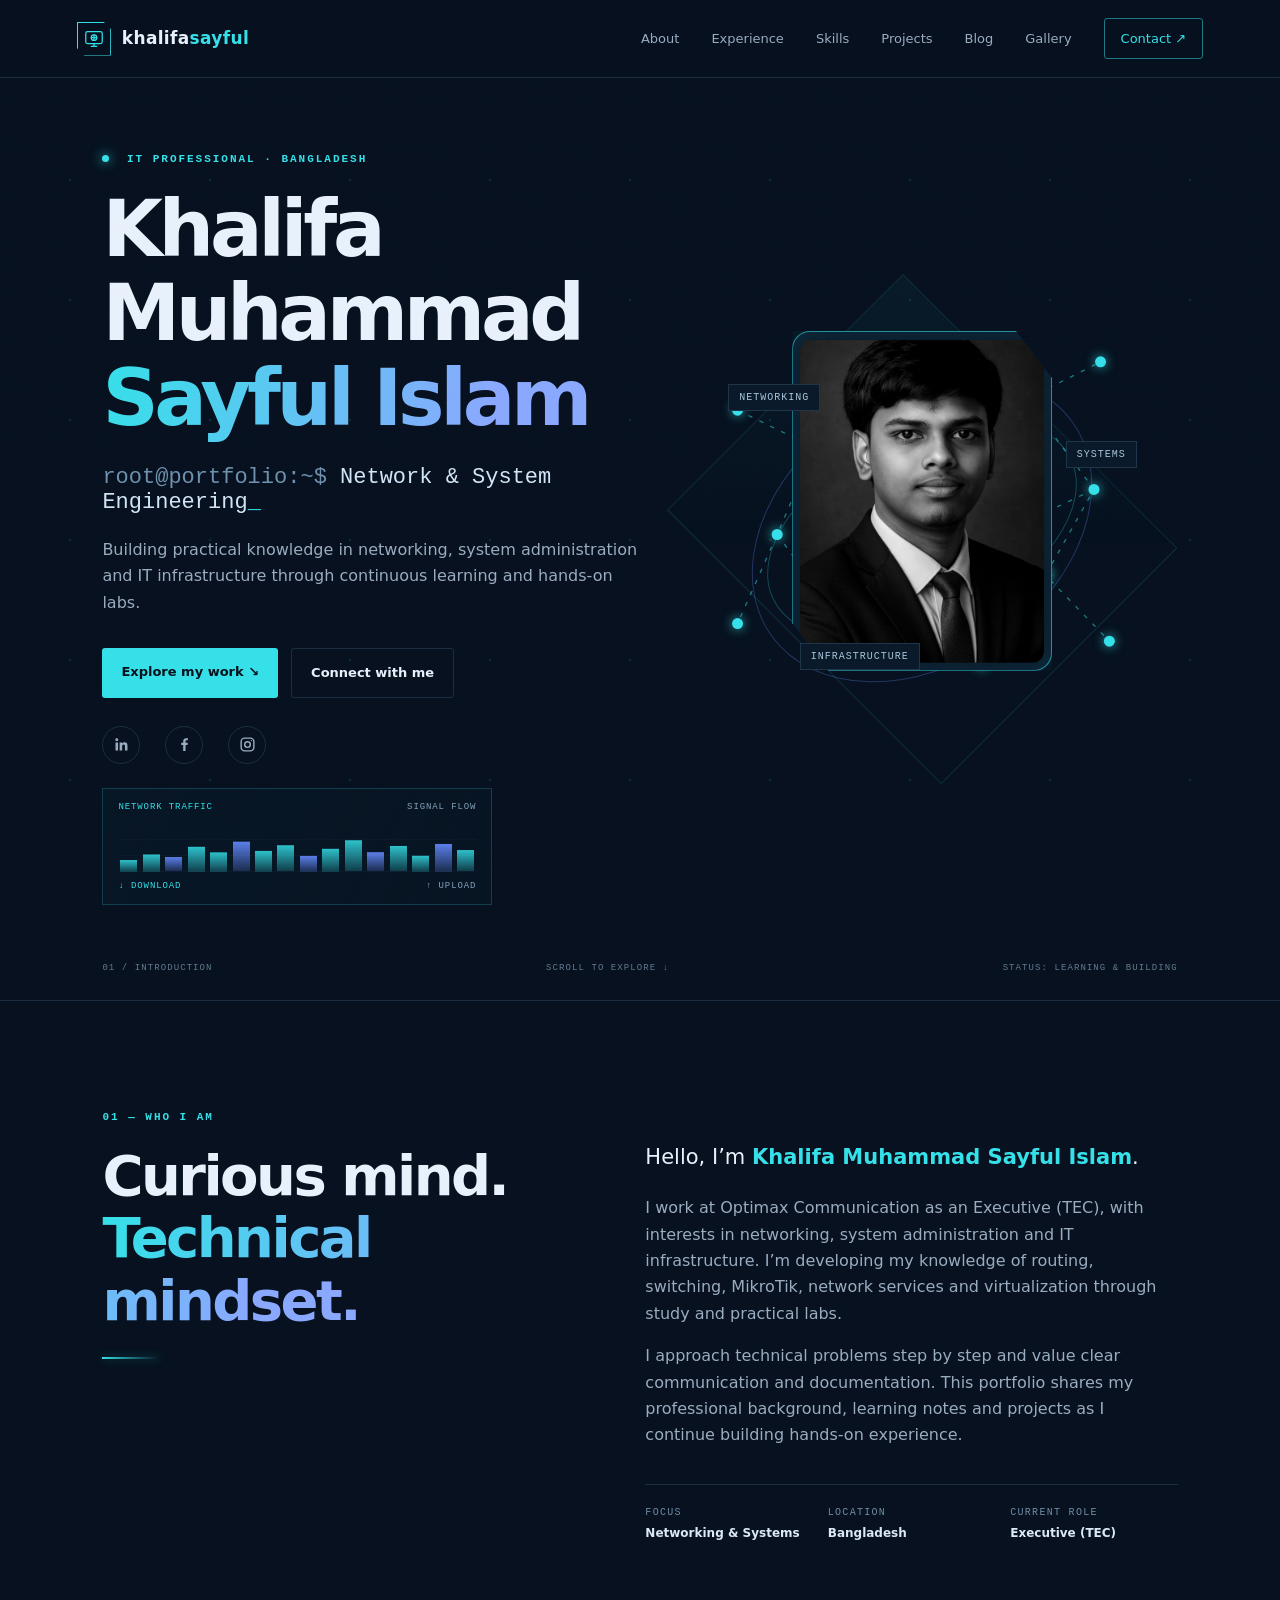
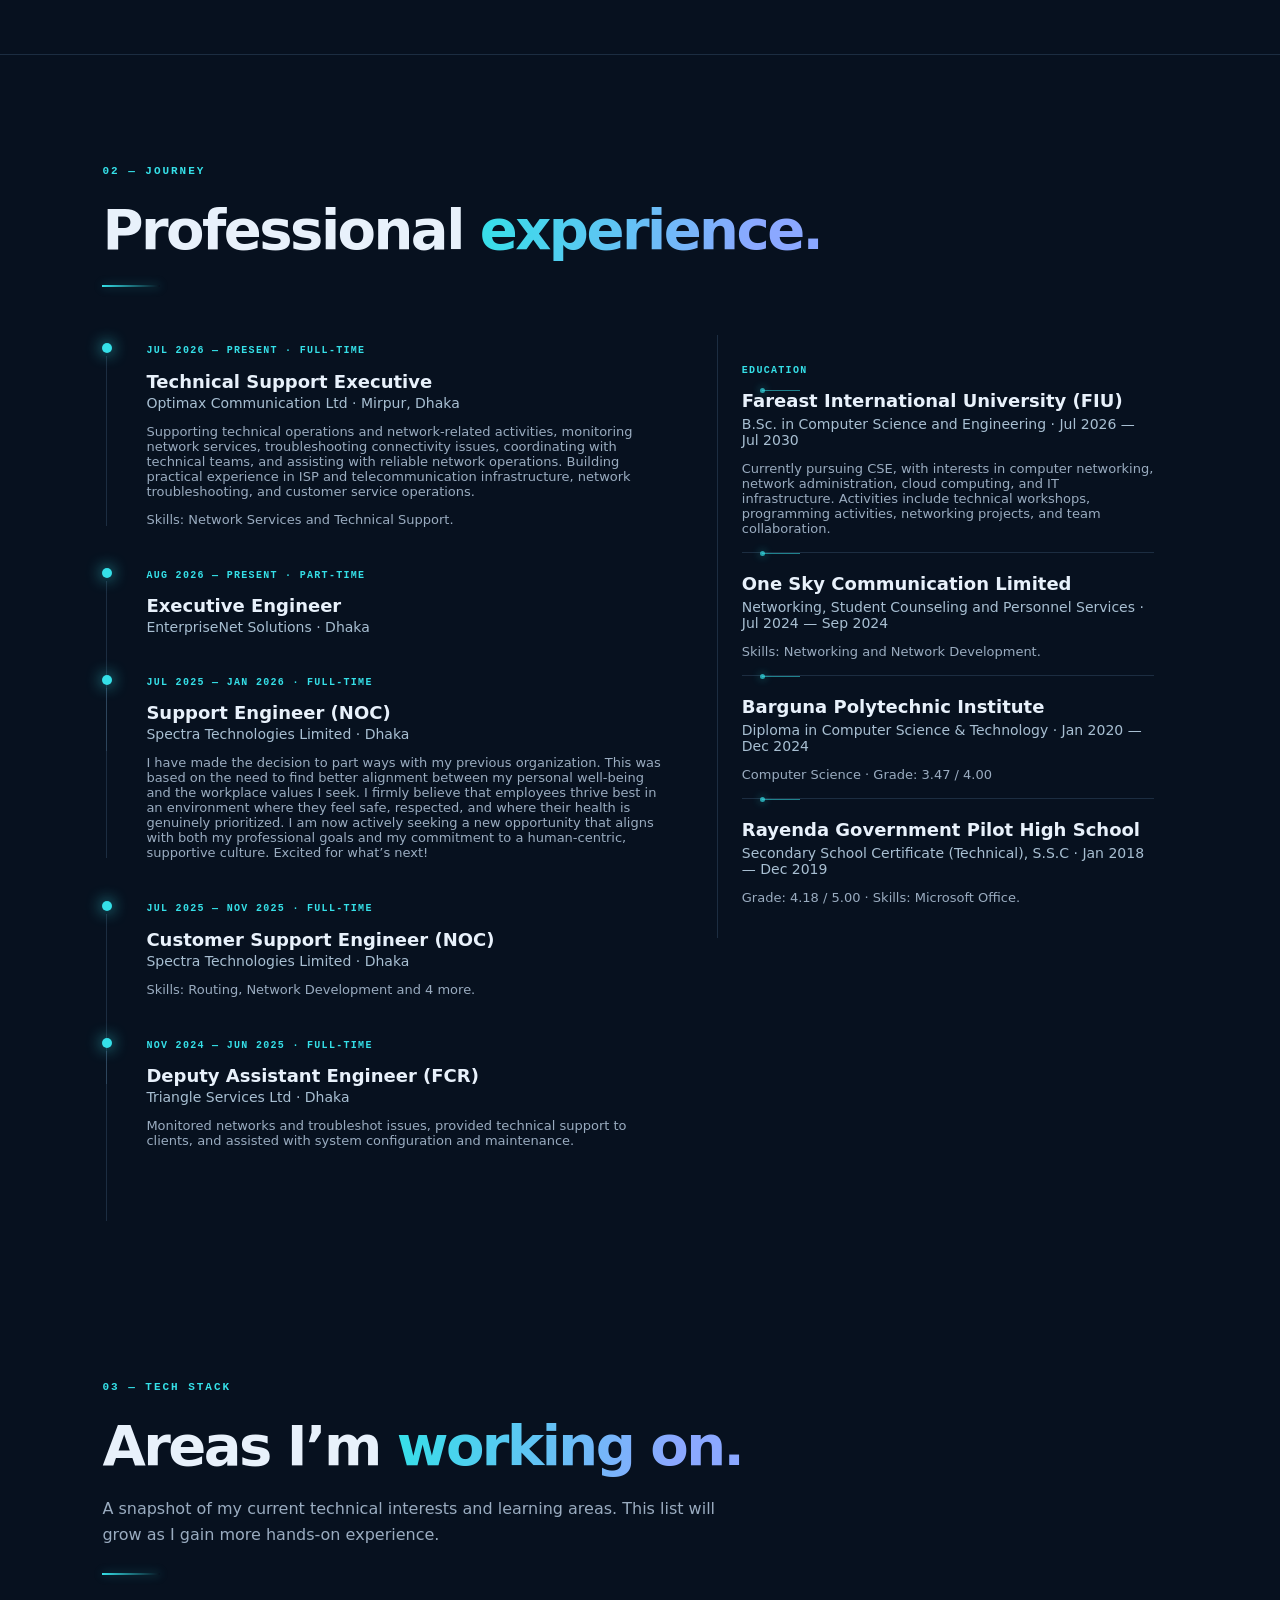
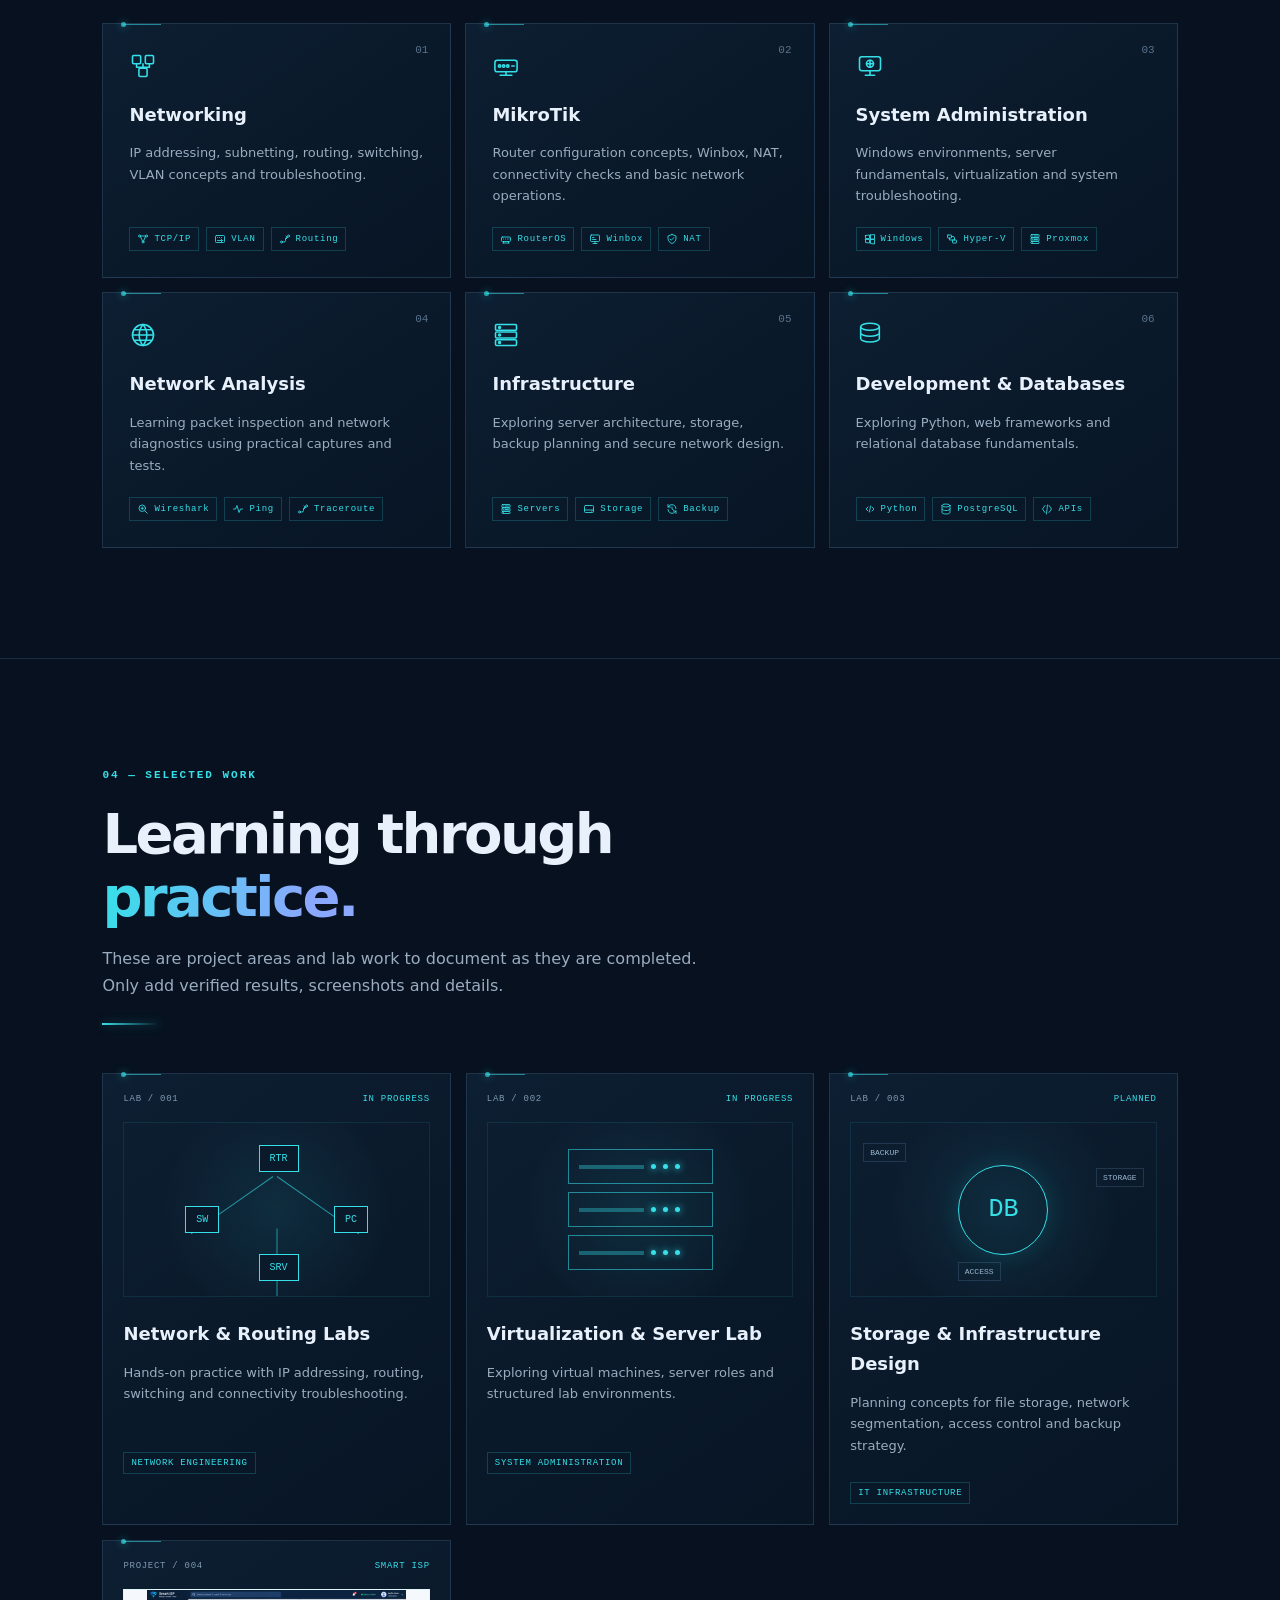
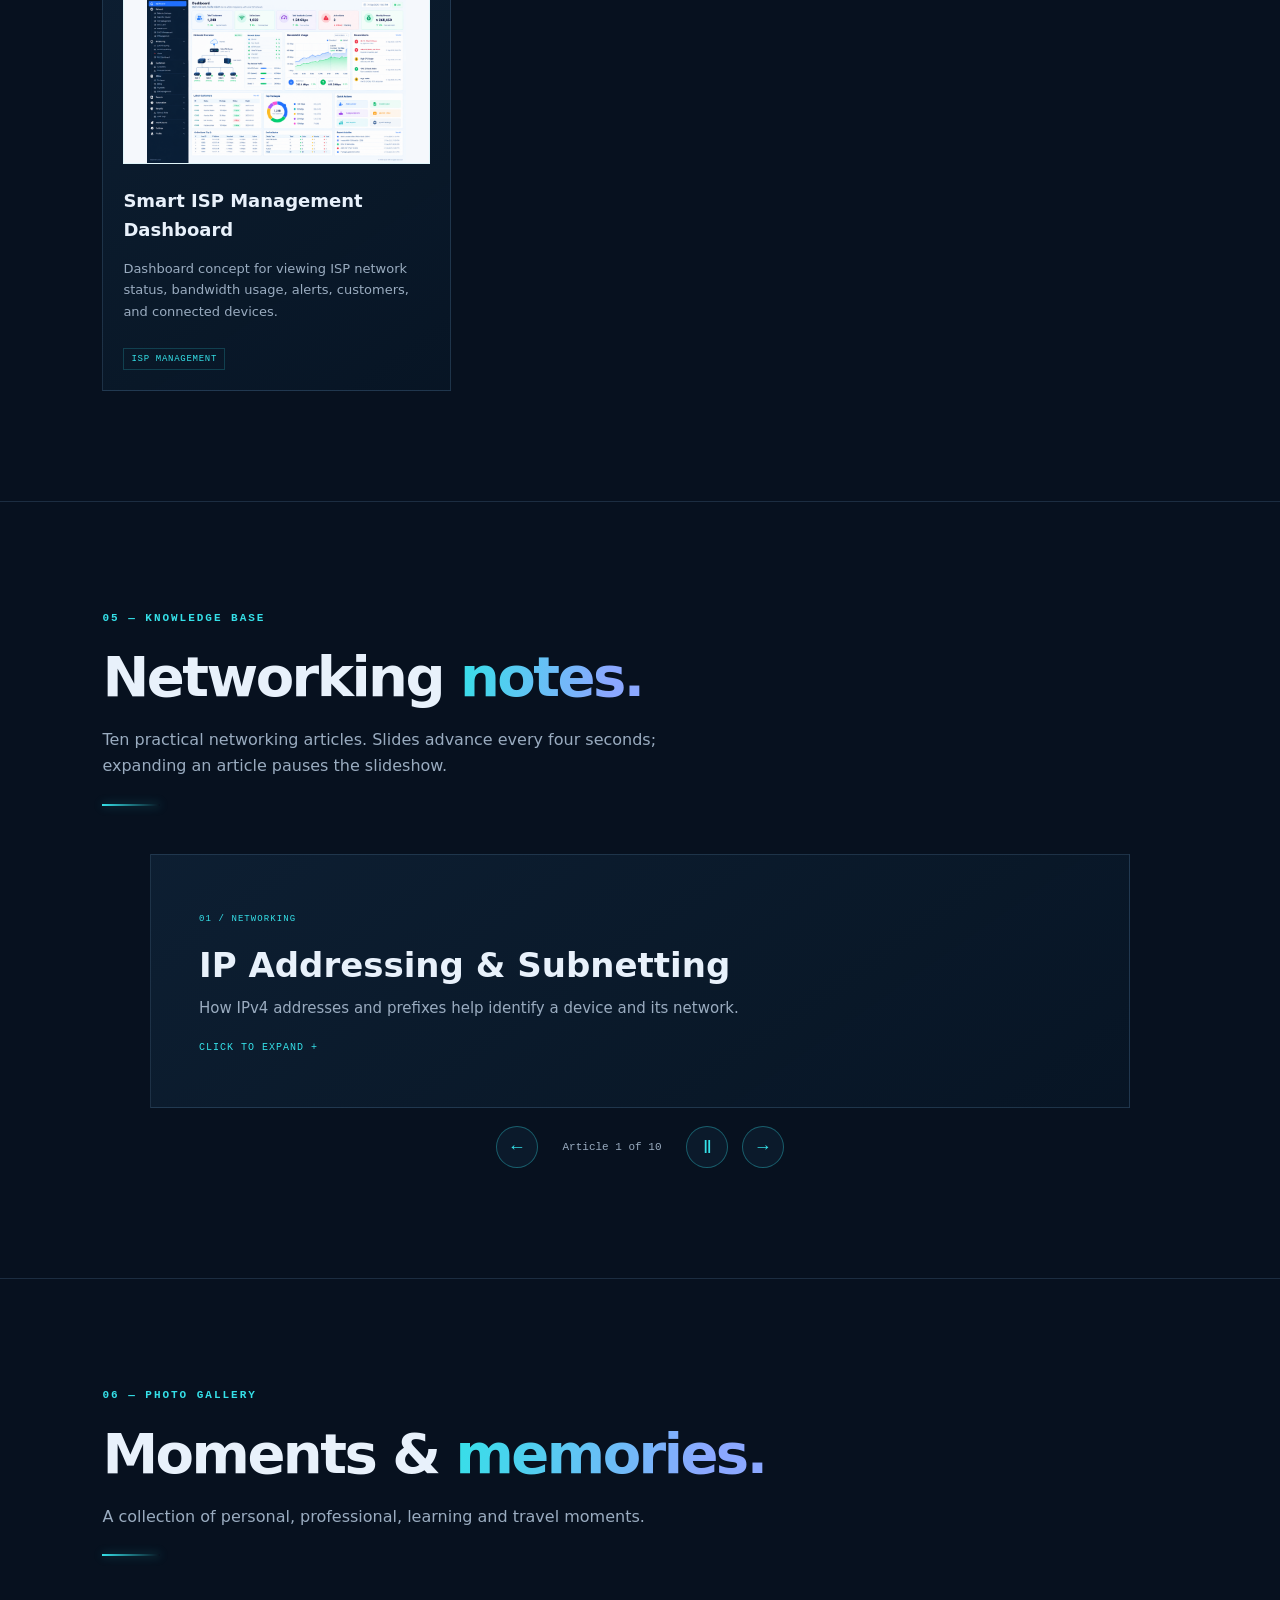
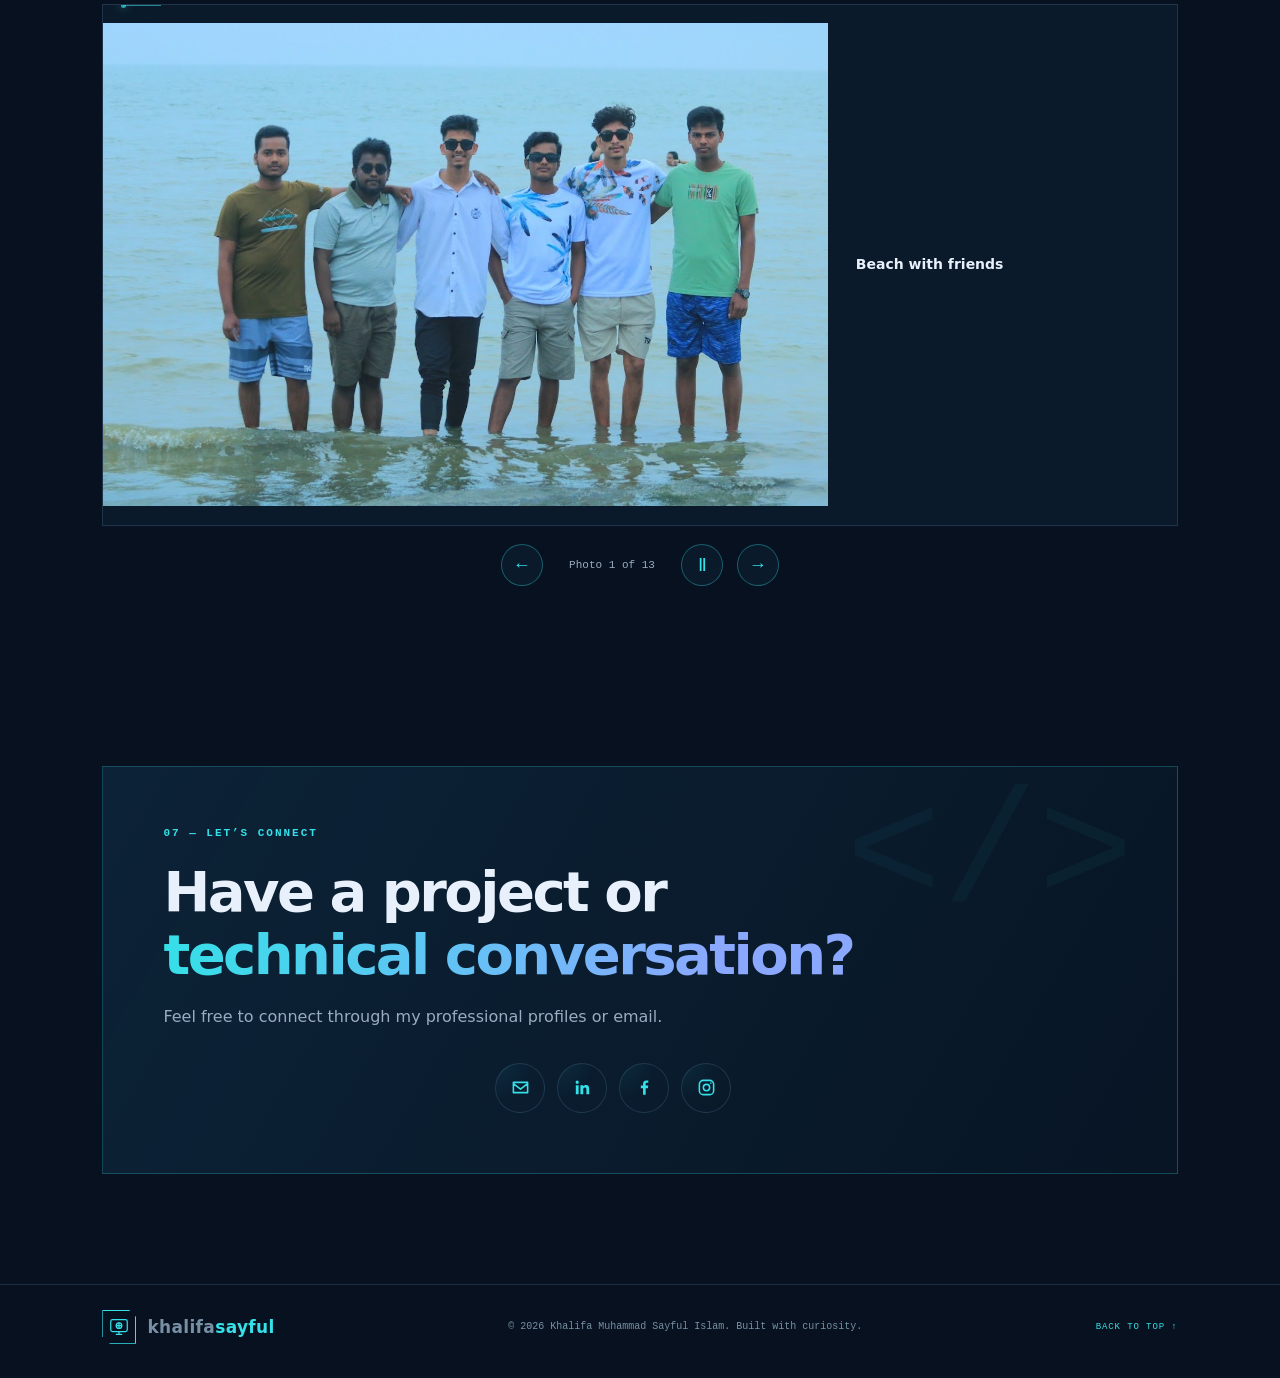
==== commit 739b3482: "Move career reflection into Spectra role Co-authored-by: Copilot <223556219+Copilot@users.noreply.gi" ====
--- a/index.html
+++ b/index.html
@@ -138,7 +138,7 @@
         <div class="timeline">
           <div class="timeline-mark"></div><div class="timeline-content"><span class="timeline-date">JUL 2026 — PRESENT · FULL-TIME</span><h3>Technical Support Executive</h3><h4>Optimax Communication Ltd · Mirpur, Dhaka</h4><p>Supporting technical operations and network-related activities, monitoring network services, troubleshooting connectivity issues, coordinating with technical teams, and assisting with reliable network operations. Building practical experience in ISP and telecommunication infrastructure, network troubleshooting, and customer service operations.</p><p>Skills: Network Services and Technical Support.</p></div>
           <div class="timeline-mark"></div><div class="timeline-content"><span class="timeline-date">AUG 2026 — PRESENT · PART-TIME</span><h3>Executive Engineer</h3><h4>EnterpriseNet Solutions · Dhaka</h4></div>
-          <div class="timeline-mark"></div><div class="timeline-content"><span class="timeline-date">JUL 2025 — JAN 2026 · FULL-TIME</span><h3>Support Engineer (NOC)</h3><h4>Spectra Technologies Limited · Dhaka</h4></div>
+          <div class="timeline-mark"></div><div class="timeline-content"><span class="timeline-date">JUL 2025 — JAN 2026 · FULL-TIME</span><h3>Support Engineer (NOC)</h3><h4>Spectra Technologies Limited · Dhaka</h4><p>I have made the decision to part ways with my previous organization. This was based on the need to find better alignment between my personal well-being and the workplace values I seek. I firmly believe that employees thrive best in an environment where they feel safe, respected, and where their health is genuinely prioritized. I am now actively seeking a new opportunity that aligns with both my professional goals and my commitment to a human-centric, supportive culture. Excited for what’s next!</p></div>
           <div class="timeline-mark"></div><div class="timeline-content"><span class="timeline-date">JUL 2025 — NOV 2025 · FULL-TIME</span><h3>Customer Support Engineer (NOC)</h3><h4>Spectra Technologies Limited · Dhaka</h4><p>Skills: Routing, Network Development and 4 more.</p></div>
           <div class="timeline-mark"></div><div class="timeline-content"><span class="timeline-date">NOV 2024 — JUN 2025 · FULL-TIME</span><h3>Deputy Assistant Engineer (FCR)</h3><h4>Triangle Services Ltd · Dhaka</h4><p>Monitored networks and troubleshot issues, provided technical support to clients, and assisted with system configuration and maintenance.</p></div>
         </div>
@@ -150,13 +150,6 @@
           <div class="education-entry"><strong>Rayenda Government Pilot High School</strong><span class="education-meta">Secondary School Certificate (Technical), S.S.C · Jan 2018 — Dec 2019</span><p>Grade: 4.18 / 5.00 · Skills: Microsoft Office.</p></div>
         </div>
       </div>
-      <aside class="career-note">
-        <p class="eyebrow">PREVIOUS CAREER REFLECTION</p>
-        <p>I have made the decision to part ways with my previous organization.</p>
-        <p>This was based on the need to find better alignment between my personal well-being and the workplace values I seek. I firmly believe that employees thrive best in an environment where they feel safe, respected, and where their health is genuinely prioritized.</p>
-        <p>I am now actively seeking a new opportunity that aligns with both my professional goals and my commitment to a human-centric, supportive culture.</p>
-        <p>Excited for what’s next!</p>
-      </aside>
     </section>
 
     <section class="section" id="skills">
--- a/style.css
+++ b/style.css
@@ -138,4 +138,4 @@
 @keyframes fiber-flow{to{stroke-dashoffset:-88}}
 @keyframes fiber-glow{from{opacity:.55}to{opacity:1}}
 @keyframes bandwidth-rise{from{transform:scaleY(.35)}to{transform:scaleY(1)}}
-:root{--brand-icon-size:22px}.brand-mark svg{width:var(--brand-icon-size);height:var(--brand-icon-size);fill:none;stroke:var(--cyan);stroke-width:1.35;stroke-linecap:round;stroke-linejoin:round}.skill-icon svg{width:28px;height:28px;fill:none;stroke:currentColor;stroke-width:1.35;stroke-linecap:round;stroke-linejoin:round}.skill-icon{height:28px}.tech-icon-defs{position:absolute;width:0;height:0;overflow:hidden}.tags span{display:inline-flex;align-items:center;gap:5px}.tags svg{width:12px;height:12px;flex:none;fill:none;stroke:currentColor;stroke-width:1.7;stroke-linecap:round;stroke-linejoin:round}.career-note{margin-top:42px;padding:24px 28px;border:1px solid var(--line);border-left:2px solid rgba(53,224,232,.55);background:rgba(14,32,52,.35);max-width:900px}.career-note .eyebrow{margin-bottom:12px}.career-note p:not(.eyebrow){margin:9px 0;color:var(--muted);font-size:13px}.career-note p:last-child{color:#d2e5f6}
+:root{--brand-icon-size:22px}.brand-mark svg{width:var(--brand-icon-size);height:var(--brand-icon-size);fill:none;stroke:var(--cyan);stroke-width:1.35;stroke-linecap:round;stroke-linejoin:round}.skill-icon svg{width:28px;height:28px;fill:none;stroke:currentColor;stroke-width:1.35;stroke-linecap:round;stroke-linejoin:round}.skill-icon{height:28px}.tech-icon-defs{position:absolute;width:0;height:0;overflow:hidden}.tags span{display:inline-flex;align-items:center;gap:5px}.tags svg{width:12px;height:12px;flex:none;fill:none;stroke:currentColor;stroke-width:1.7;stroke-linecap:round;stroke-linejoin:round}
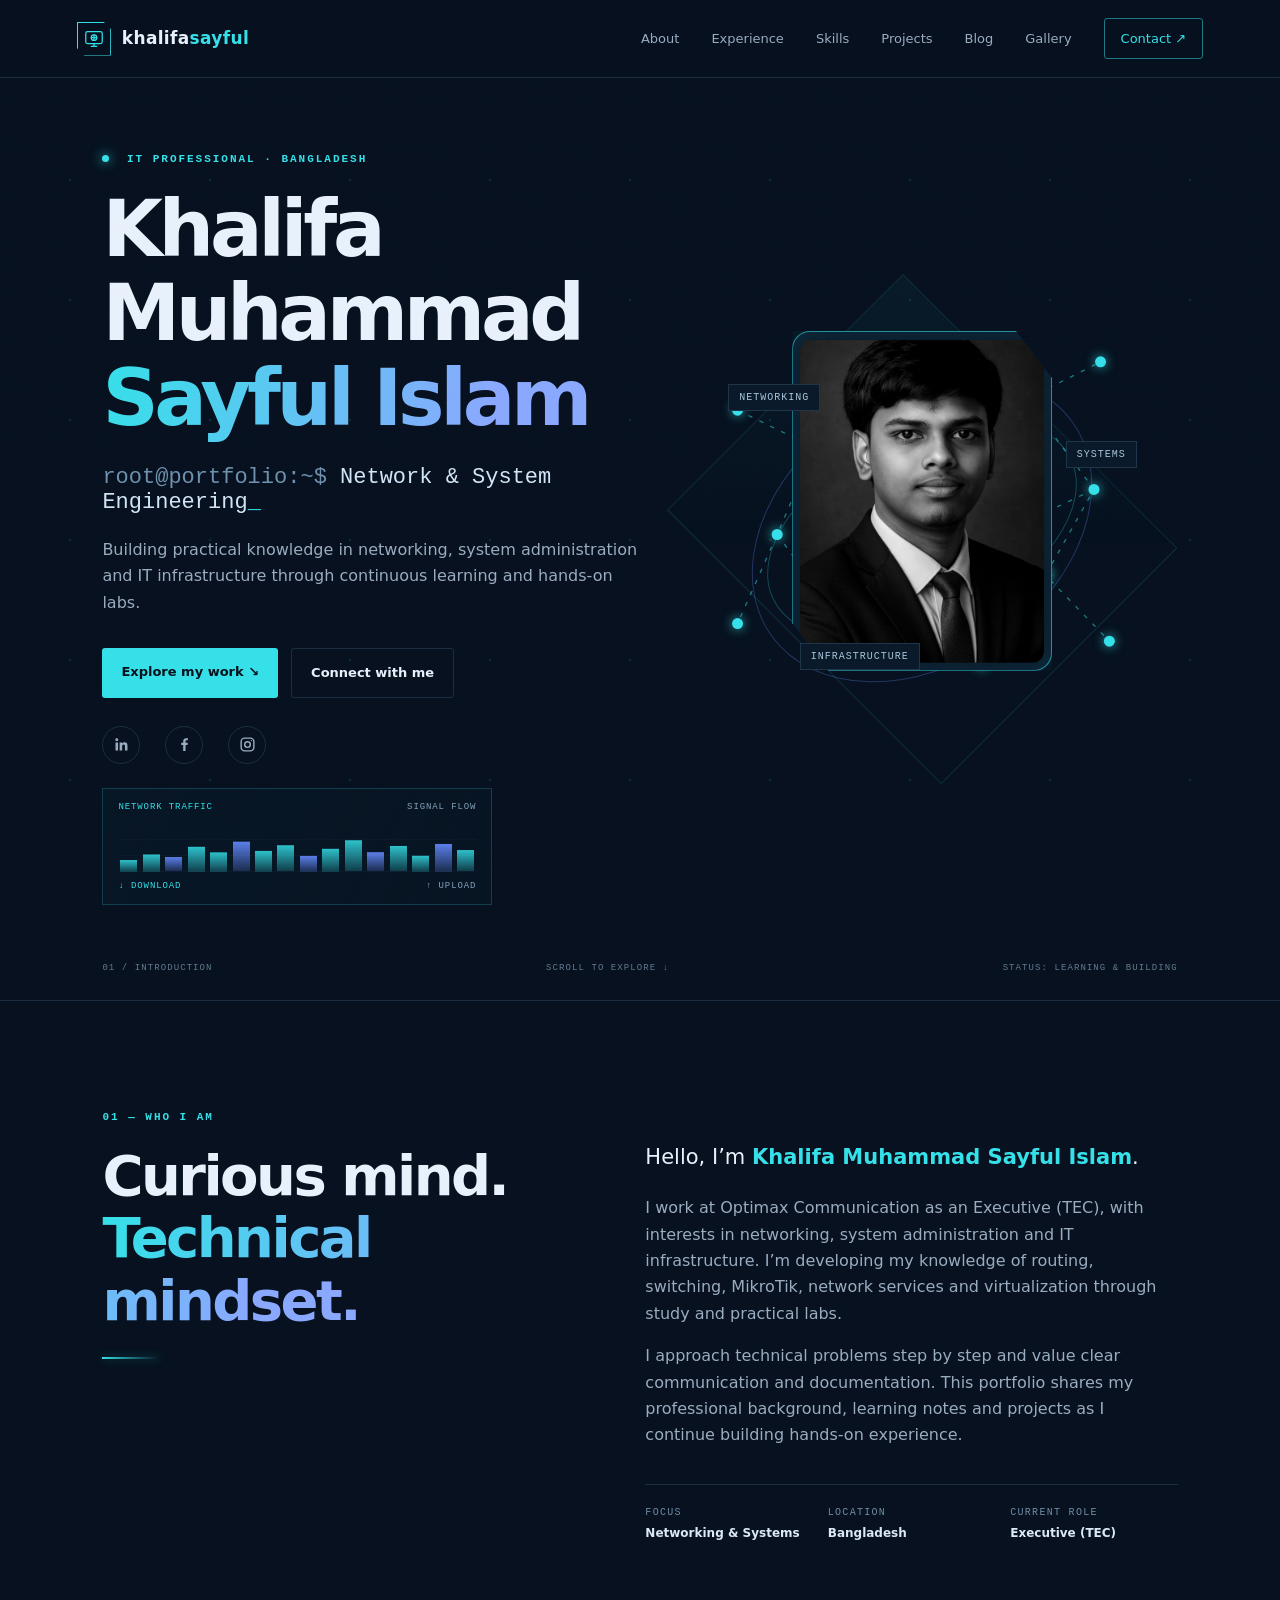
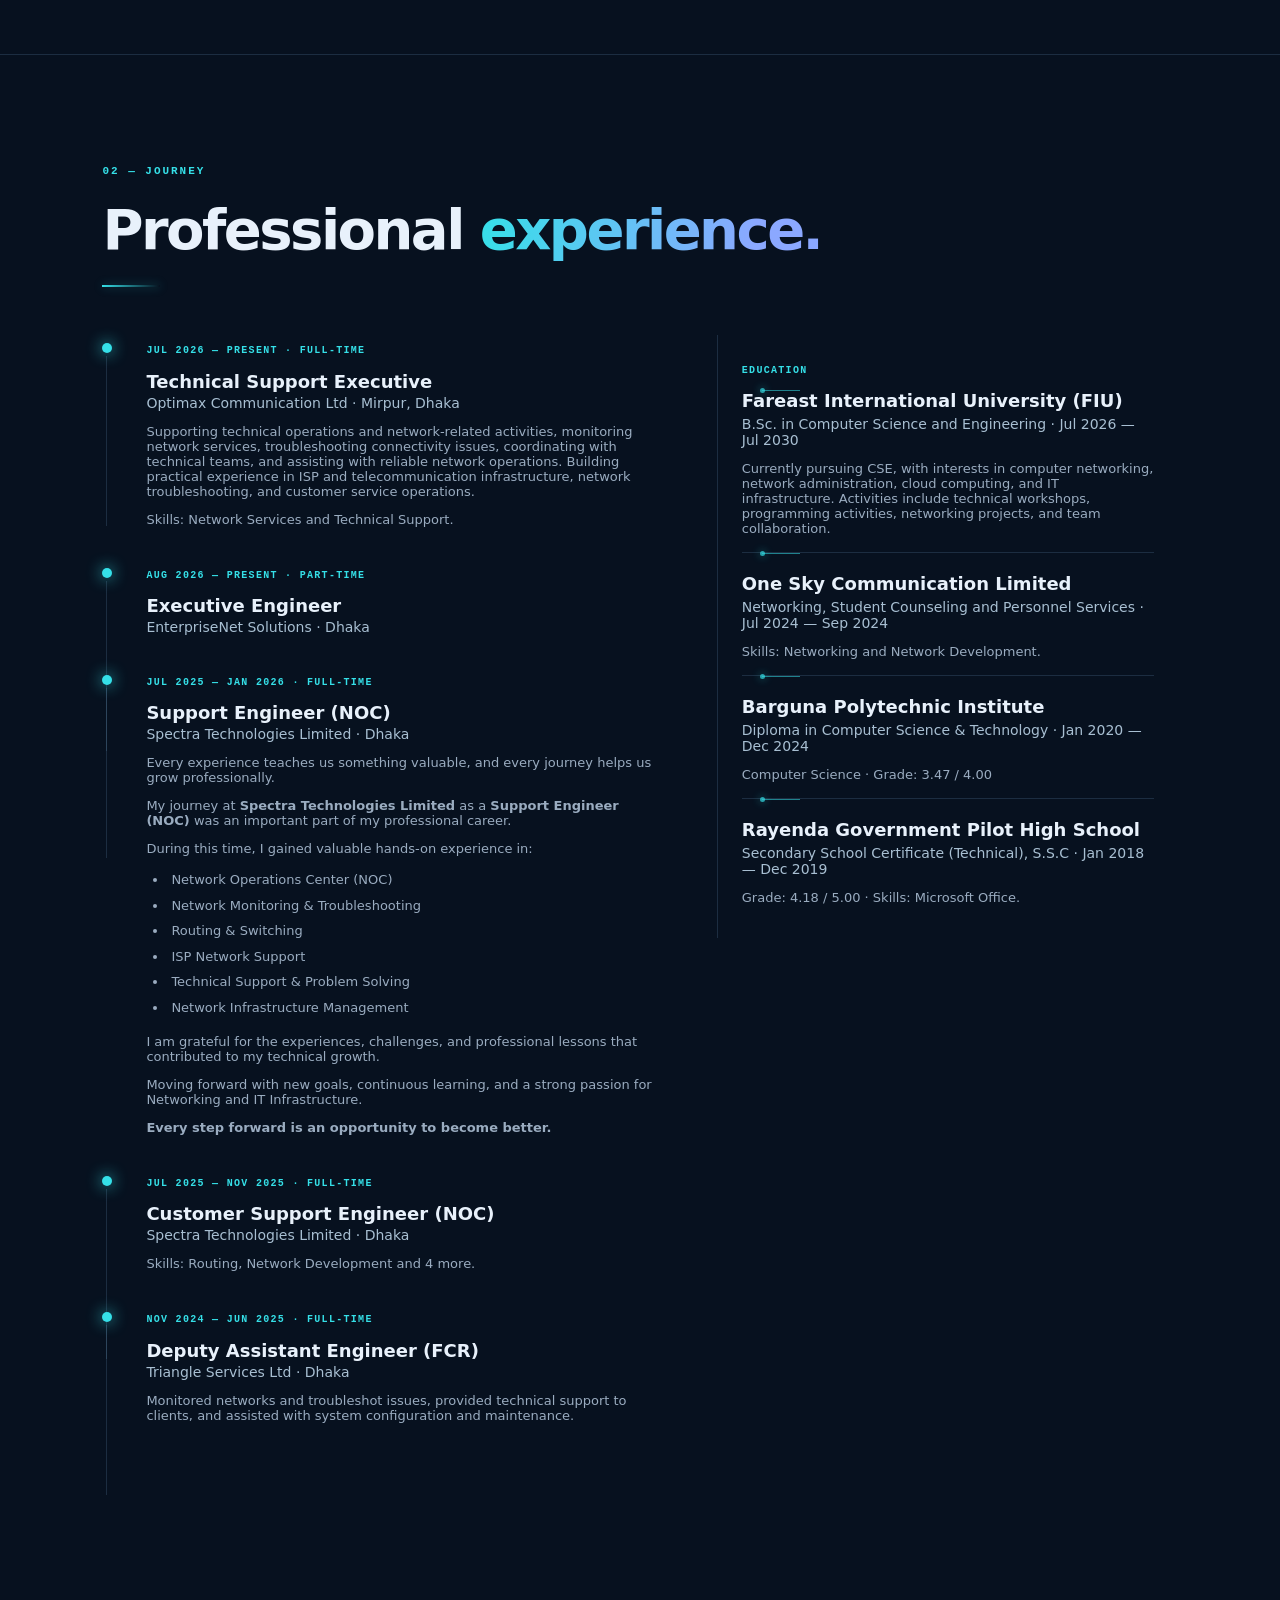
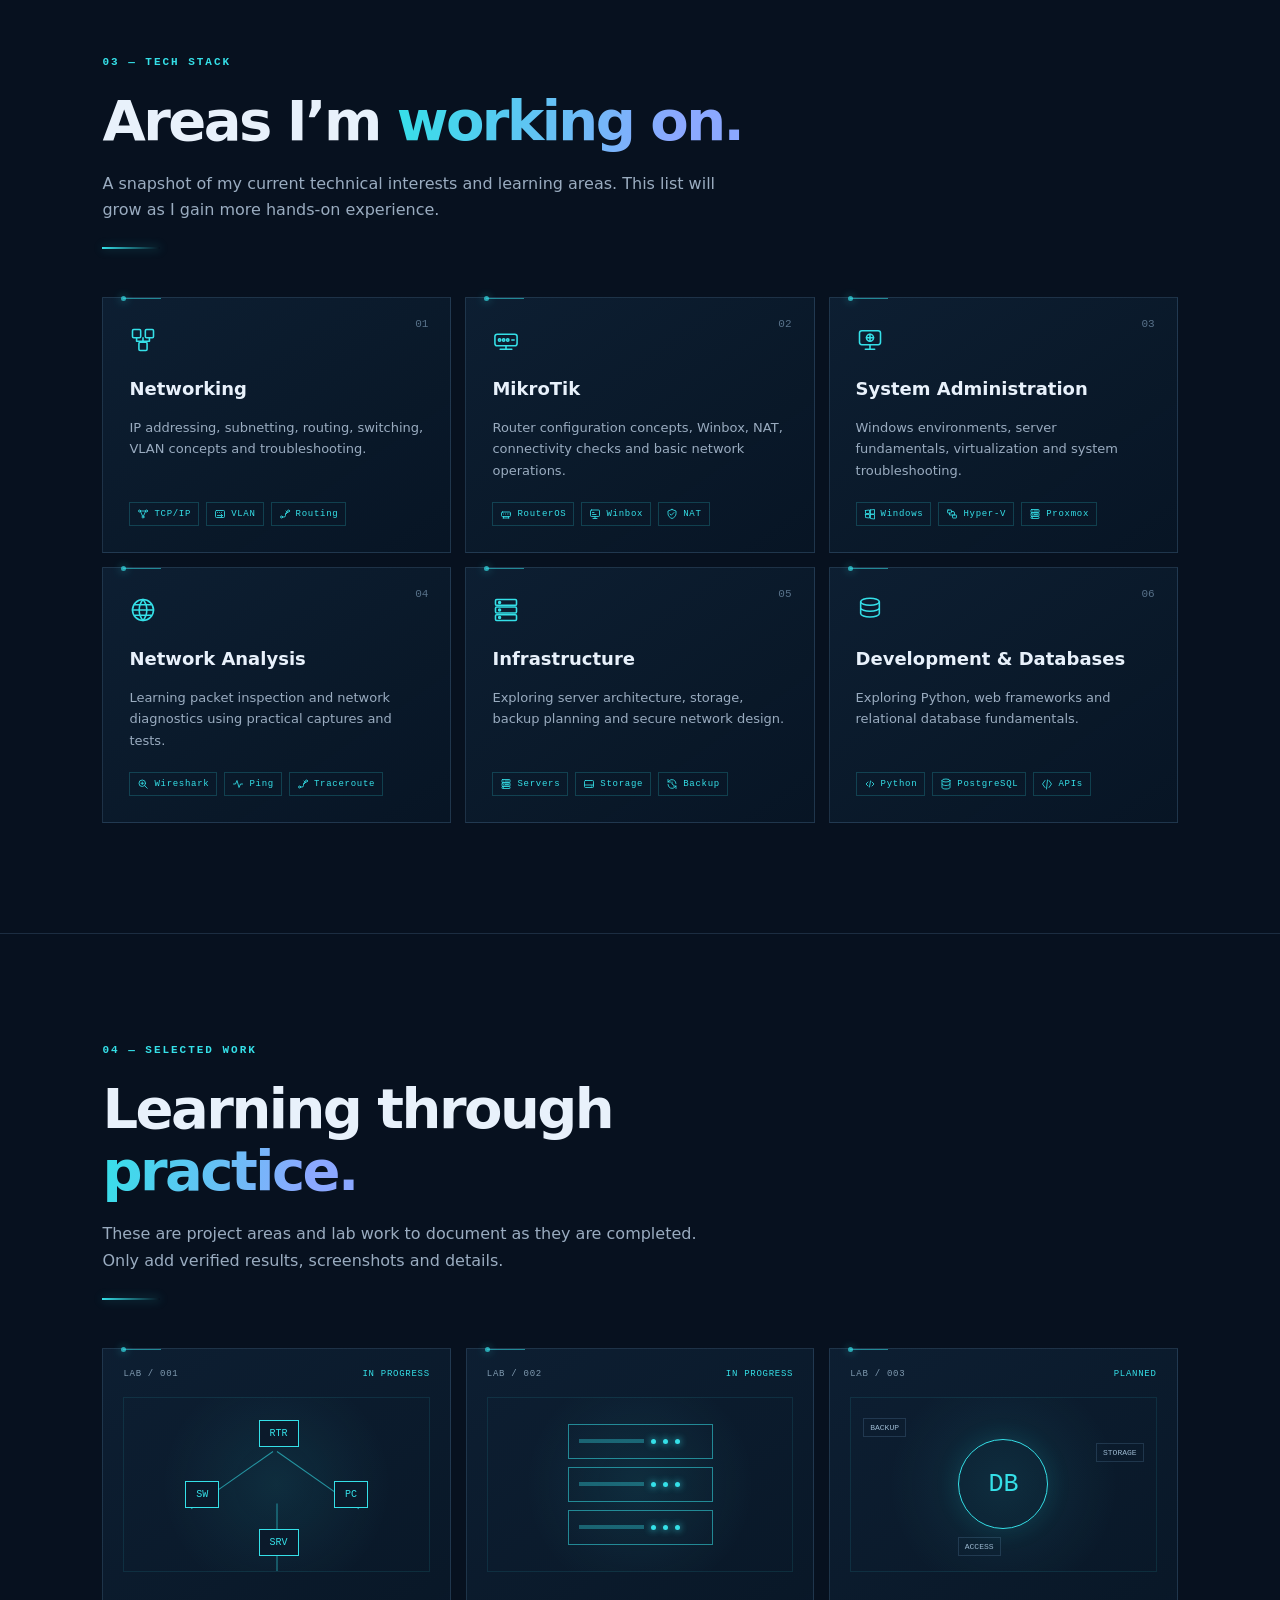
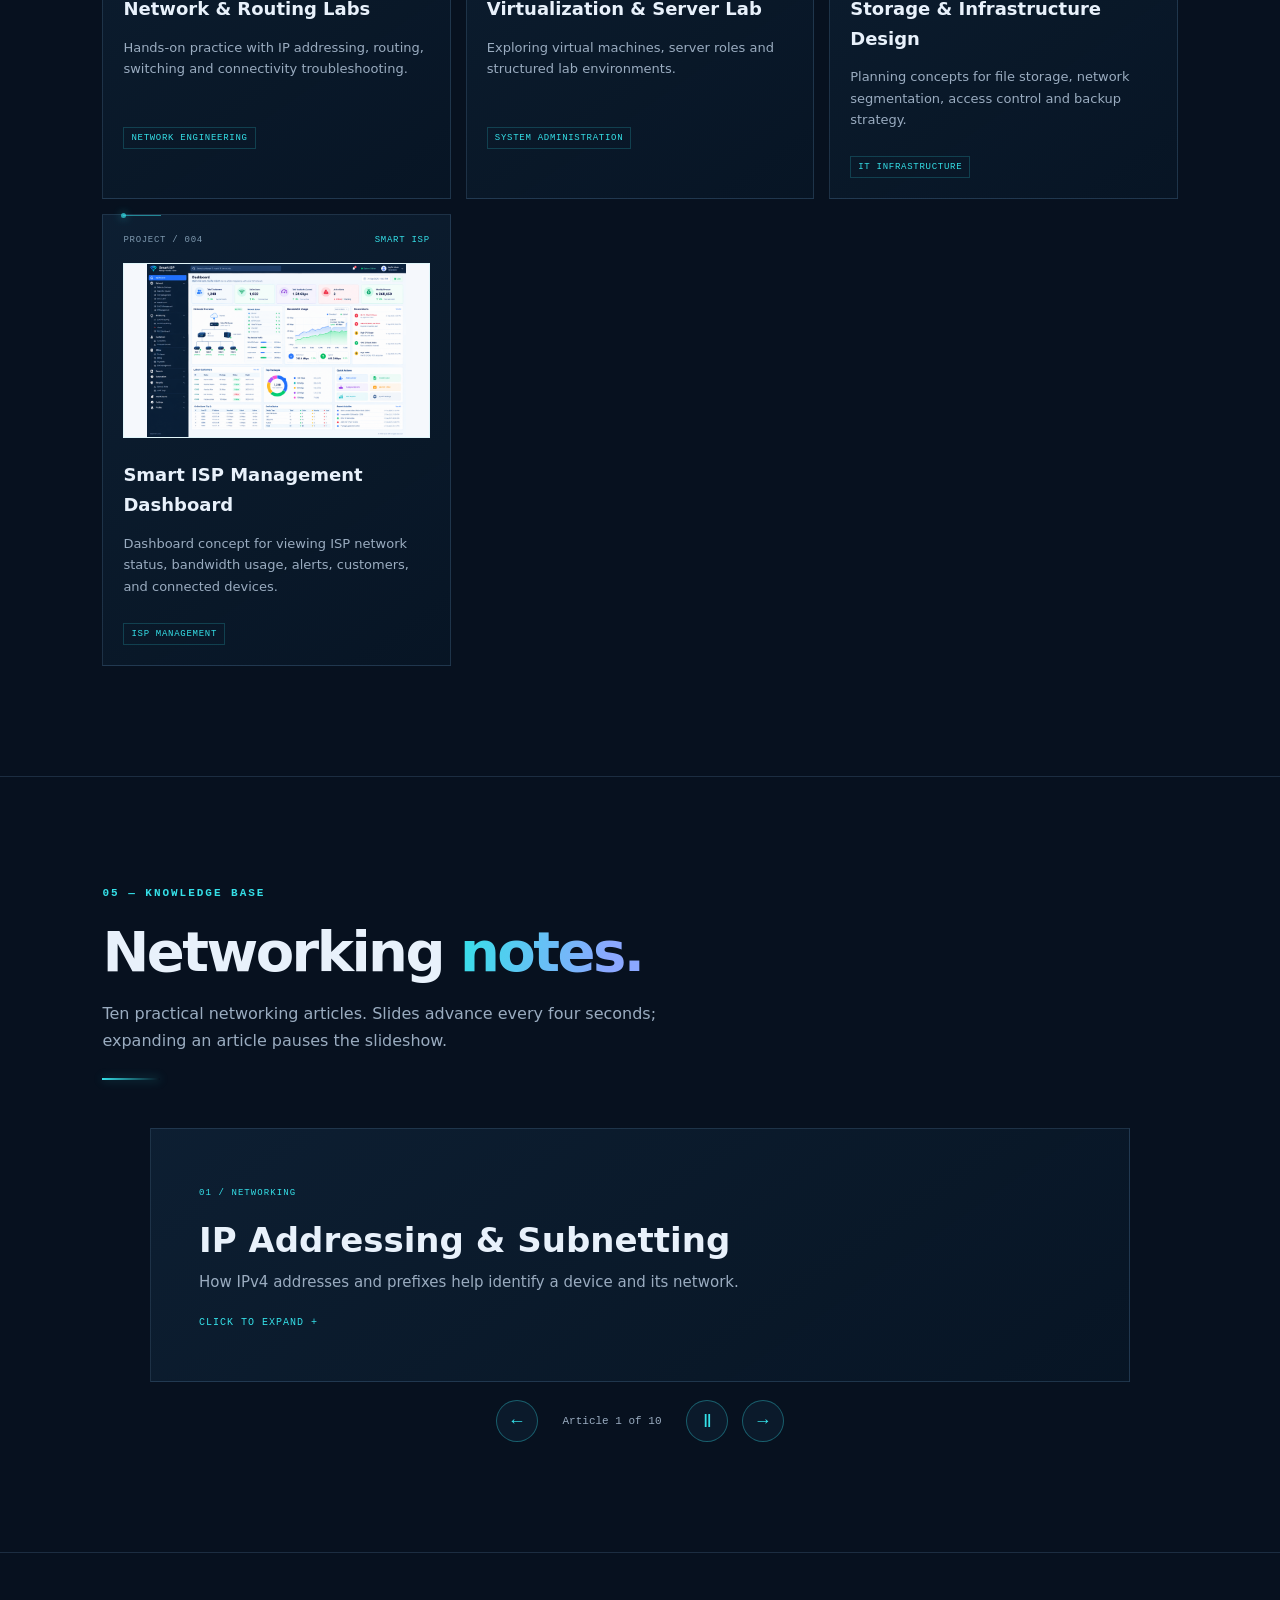
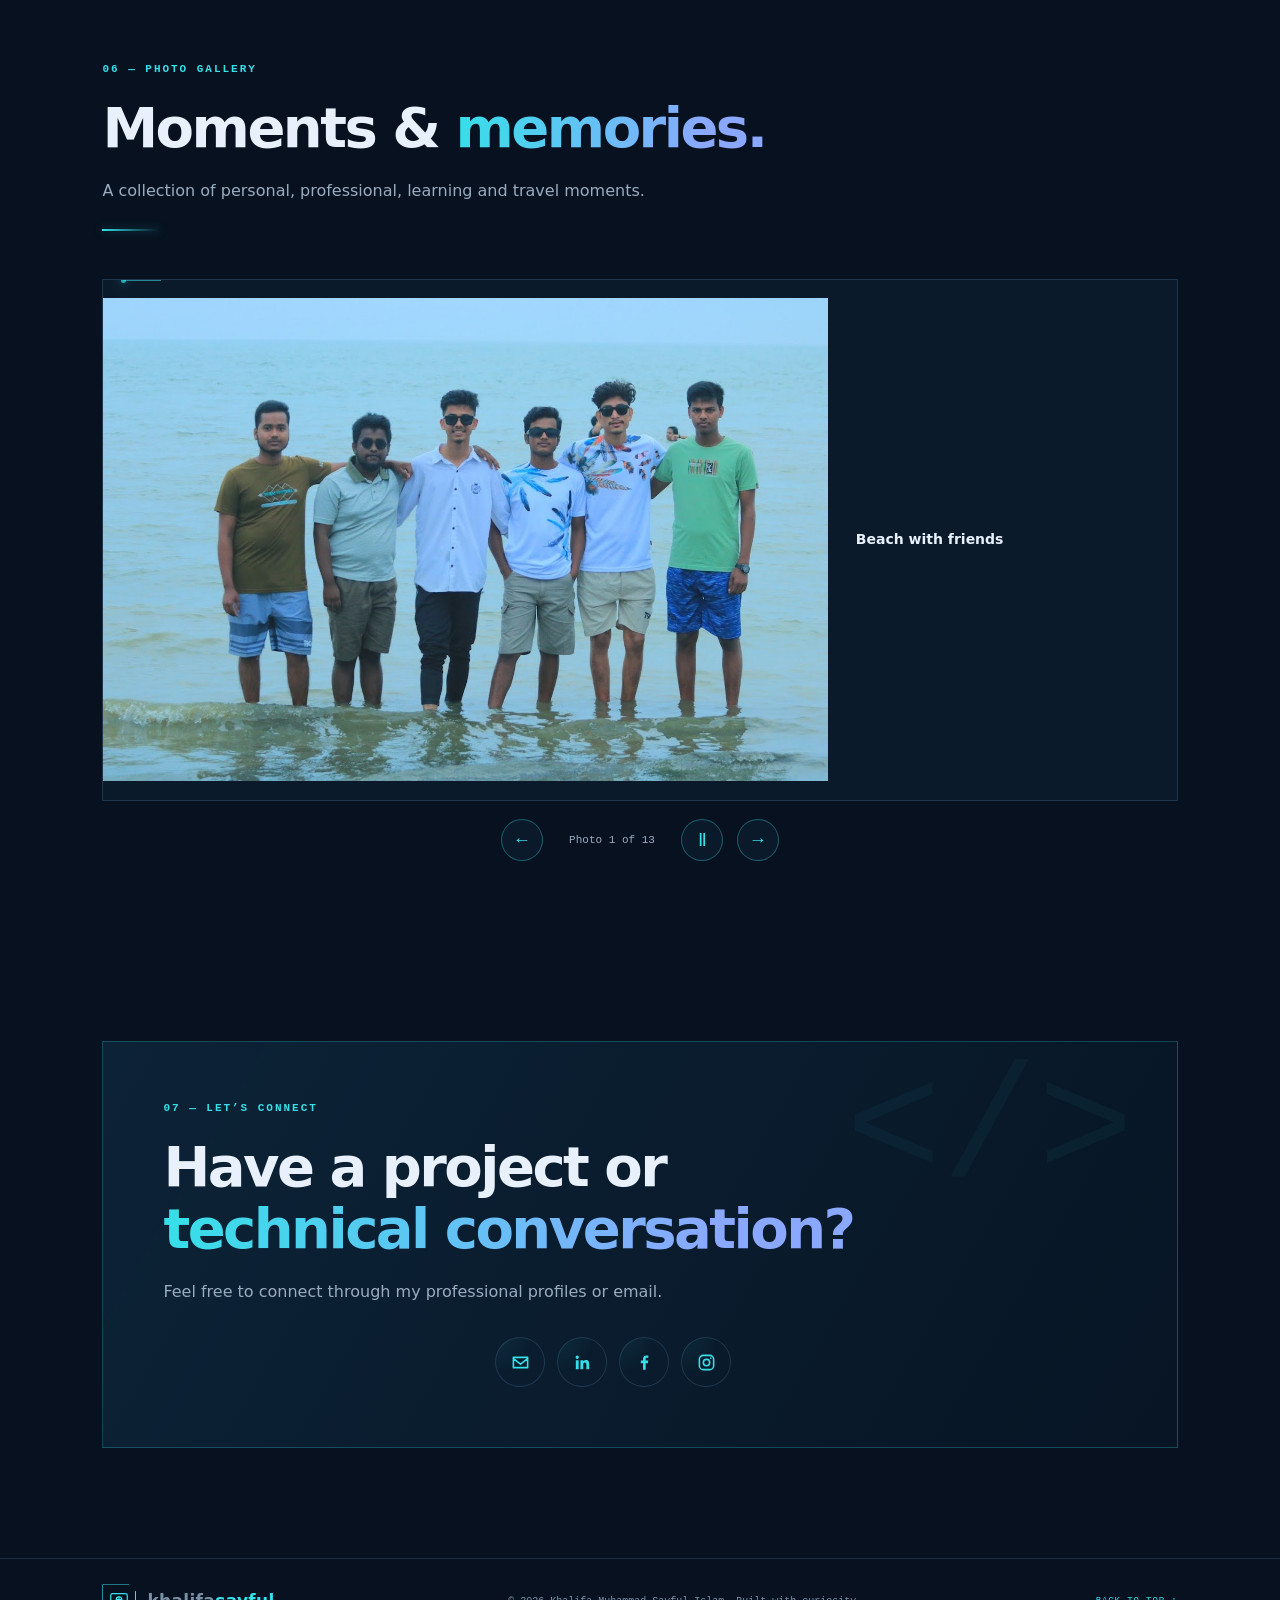
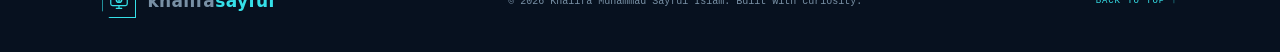
==== commit c9a0756f: "Update Spectra experience summary Co-authored-by: Copilot <223556219+Copilot@users.noreply.github.co" ====
--- a/index.html
+++ b/index.html
@@ -24,7 +24,7 @@
   <meta name="twitter:description" content="IT portfolio focused on computer networking, MikroTik, system administration and infrastructure.">
   <meta name="twitter:image" content="https://sayfulislambestit.github.io/khalifasayful/assets/social-preview.png">
   <link rel="icon" href="assets/favicon.svg?v=2" type="image/svg+xml">
-  <link rel="stylesheet" href="style.css?v=6">
+  <link rel="stylesheet" href="style.css?v=7">
   <script type="application/ld+json">
   {
     "@context": "https://schema.org",
@@ -138,7 +138,7 @@
         <div class="timeline">
           <div class="timeline-mark"></div><div class="timeline-content"><span class="timeline-date">JUL 2026 — PRESENT · FULL-TIME</span><h3>Technical Support Executive</h3><h4>Optimax Communication Ltd · Mirpur, Dhaka</h4><p>Supporting technical operations and network-related activities, monitoring network services, troubleshooting connectivity issues, coordinating with technical teams, and assisting with reliable network operations. Building practical experience in ISP and telecommunication infrastructure, network troubleshooting, and customer service operations.</p><p>Skills: Network Services and Technical Support.</p></div>
           <div class="timeline-mark"></div><div class="timeline-content"><span class="timeline-date">AUG 2026 — PRESENT · PART-TIME</span><h3>Executive Engineer</h3><h4>EnterpriseNet Solutions · Dhaka</h4></div>
-          <div class="timeline-mark"></div><div class="timeline-content"><span class="timeline-date">JUL 2025 — JAN 2026 · FULL-TIME</span><h3>Support Engineer (NOC)</h3><h4>Spectra Technologies Limited · Dhaka</h4><p>I have made the decision to part ways with my previous organization. This was based on the need to find better alignment between my personal well-being and the workplace values I seek. I firmly believe that employees thrive best in an environment where they feel safe, respected, and where their health is genuinely prioritized. I am now actively seeking a new opportunity that aligns with both my professional goals and my commitment to a human-centric, supportive culture. Excited for what’s next!</p></div>
+          <div class="timeline-mark"></div><div class="timeline-content"><span class="timeline-date">JUL 2025 — JAN 2026 · FULL-TIME</span><h3>Support Engineer (NOC)</h3><h4>Spectra Technologies Limited · Dhaka</h4><p>Every experience teaches us something valuable, and every journey helps us grow professionally.</p><p>My journey at <strong>Spectra Technologies Limited</strong> as a <strong>Support Engineer (NOC)</strong> was an important part of my professional career.</p><p>During this time, I gained valuable hands-on experience in:</p><ul><li>Network Operations Center (NOC)</li><li>Network Monitoring &amp; Troubleshooting</li><li>Routing &amp; Switching</li><li>ISP Network Support</li><li>Technical Support &amp; Problem Solving</li><li>Network Infrastructure Management</li></ul><p>I am grateful for the experiences, challenges, and professional lessons that contributed to my technical growth.</p><p>Moving forward with new goals, continuous learning, and a strong passion for Networking and IT Infrastructure.</p><p><strong>Every step forward is an opportunity to become better.</strong></p></div>
           <div class="timeline-mark"></div><div class="timeline-content"><span class="timeline-date">JUL 2025 — NOV 2025 · FULL-TIME</span><h3>Customer Support Engineer (NOC)</h3><h4>Spectra Technologies Limited · Dhaka</h4><p>Skills: Routing, Network Development and 4 more.</p></div>
           <div class="timeline-mark"></div><div class="timeline-content"><span class="timeline-date">NOV 2024 — JUN 2025 · FULL-TIME</span><h3>Deputy Assistant Engineer (FCR)</h3><h4>Triangle Services Ltd · Dhaka</h4><p>Monitored networks and troubleshot issues, provided technical support to clients, and assisted with system configuration and maintenance.</p></div>
         </div>
--- a/style.css
+++ b/style.css
@@ -139,3 +139,4 @@
 @keyframes fiber-glow{from{opacity:.55}to{opacity:1}}
 @keyframes bandwidth-rise{from{transform:scaleY(.35)}to{transform:scaleY(1)}}
 :root{--brand-icon-size:22px}.brand-mark svg{width:var(--brand-icon-size);height:var(--brand-icon-size);fill:none;stroke:var(--cyan);stroke-width:1.35;stroke-linecap:round;stroke-linejoin:round}.skill-icon svg{width:28px;height:28px;fill:none;stroke:currentColor;stroke-width:1.35;stroke-linecap:round;stroke-linejoin:round}.skill-icon{height:28px}.tech-icon-defs{position:absolute;width:0;height:0;overflow:hidden}.tags span{display:inline-flex;align-items:center;gap:5px}.tags svg{width:12px;height:12px;flex:none;fill:none;stroke:currentColor;stroke-width:1.7;stroke-linecap:round;stroke-linejoin:round}
+.timeline-content ul{margin:10px 0 16px;padding-left:22px;color:var(--muted);font-size:13px}.timeline-content li{margin:4px 0;padding-left:3px}
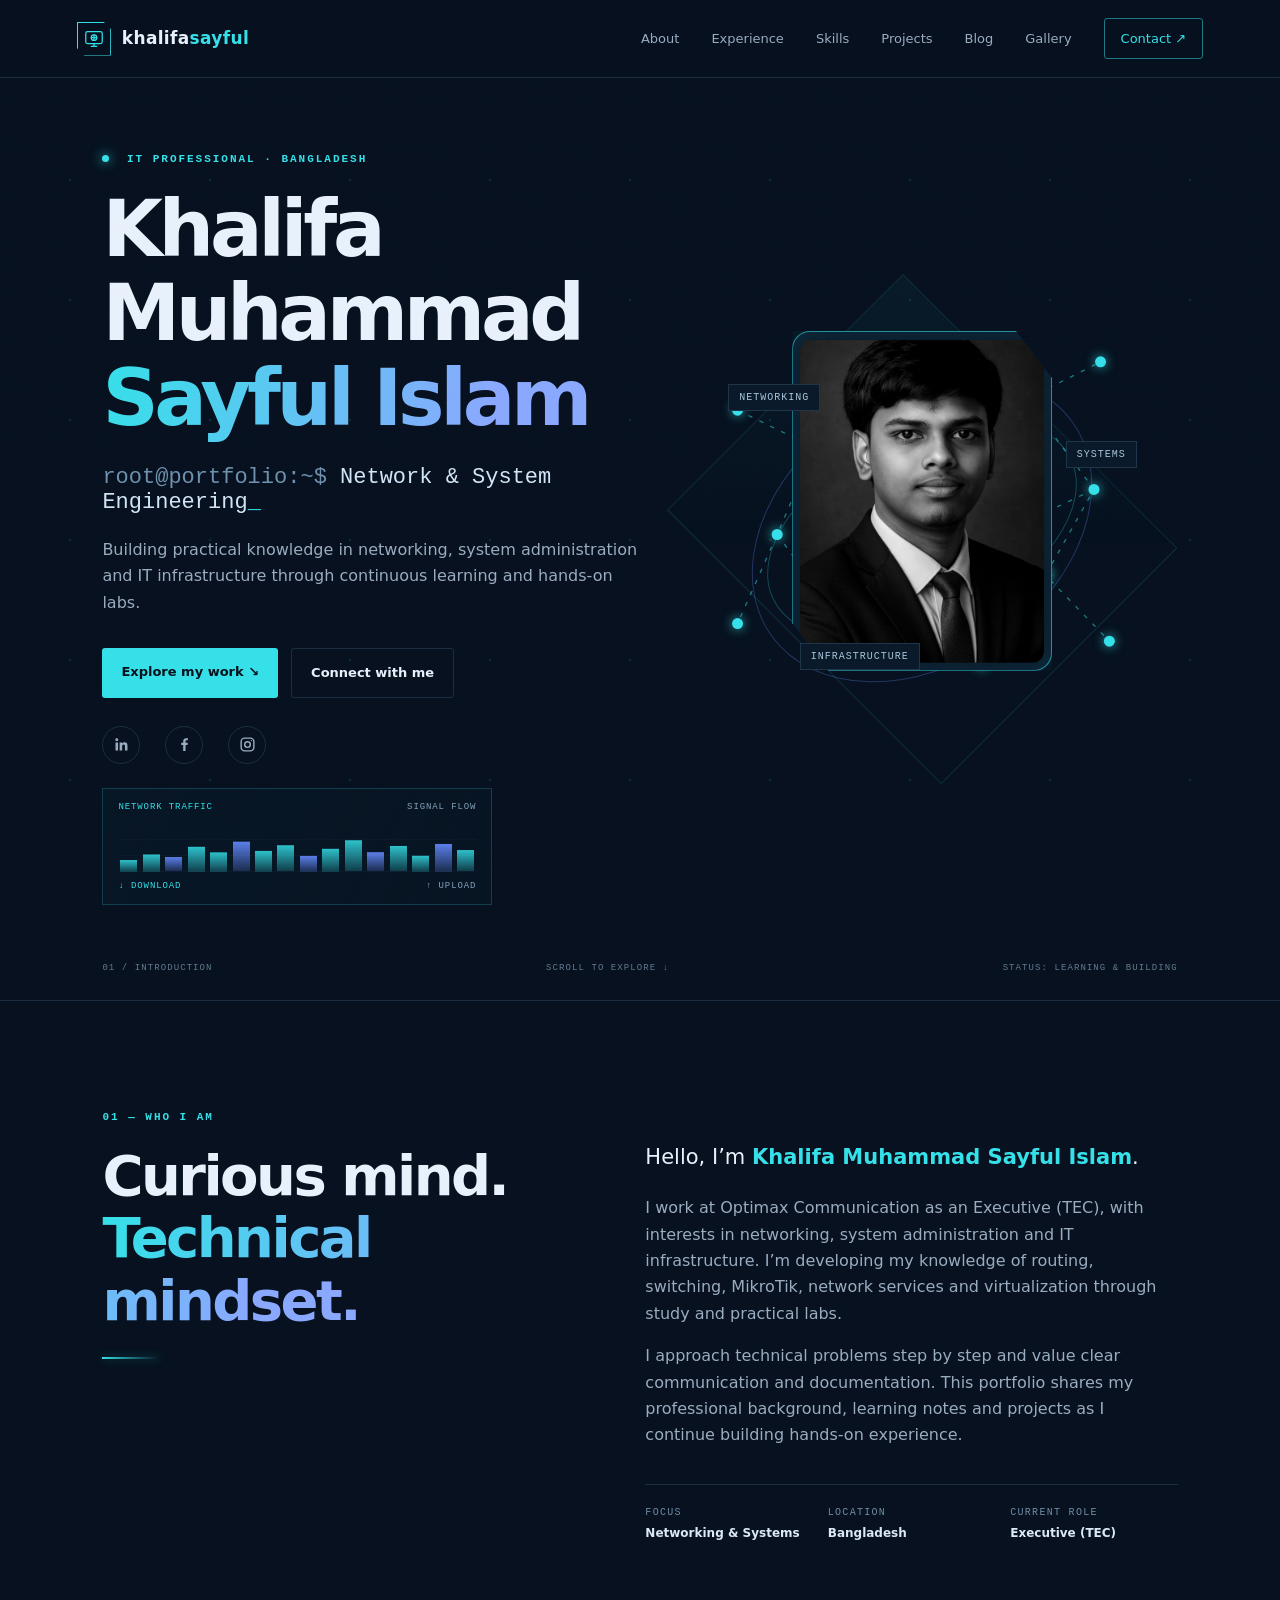
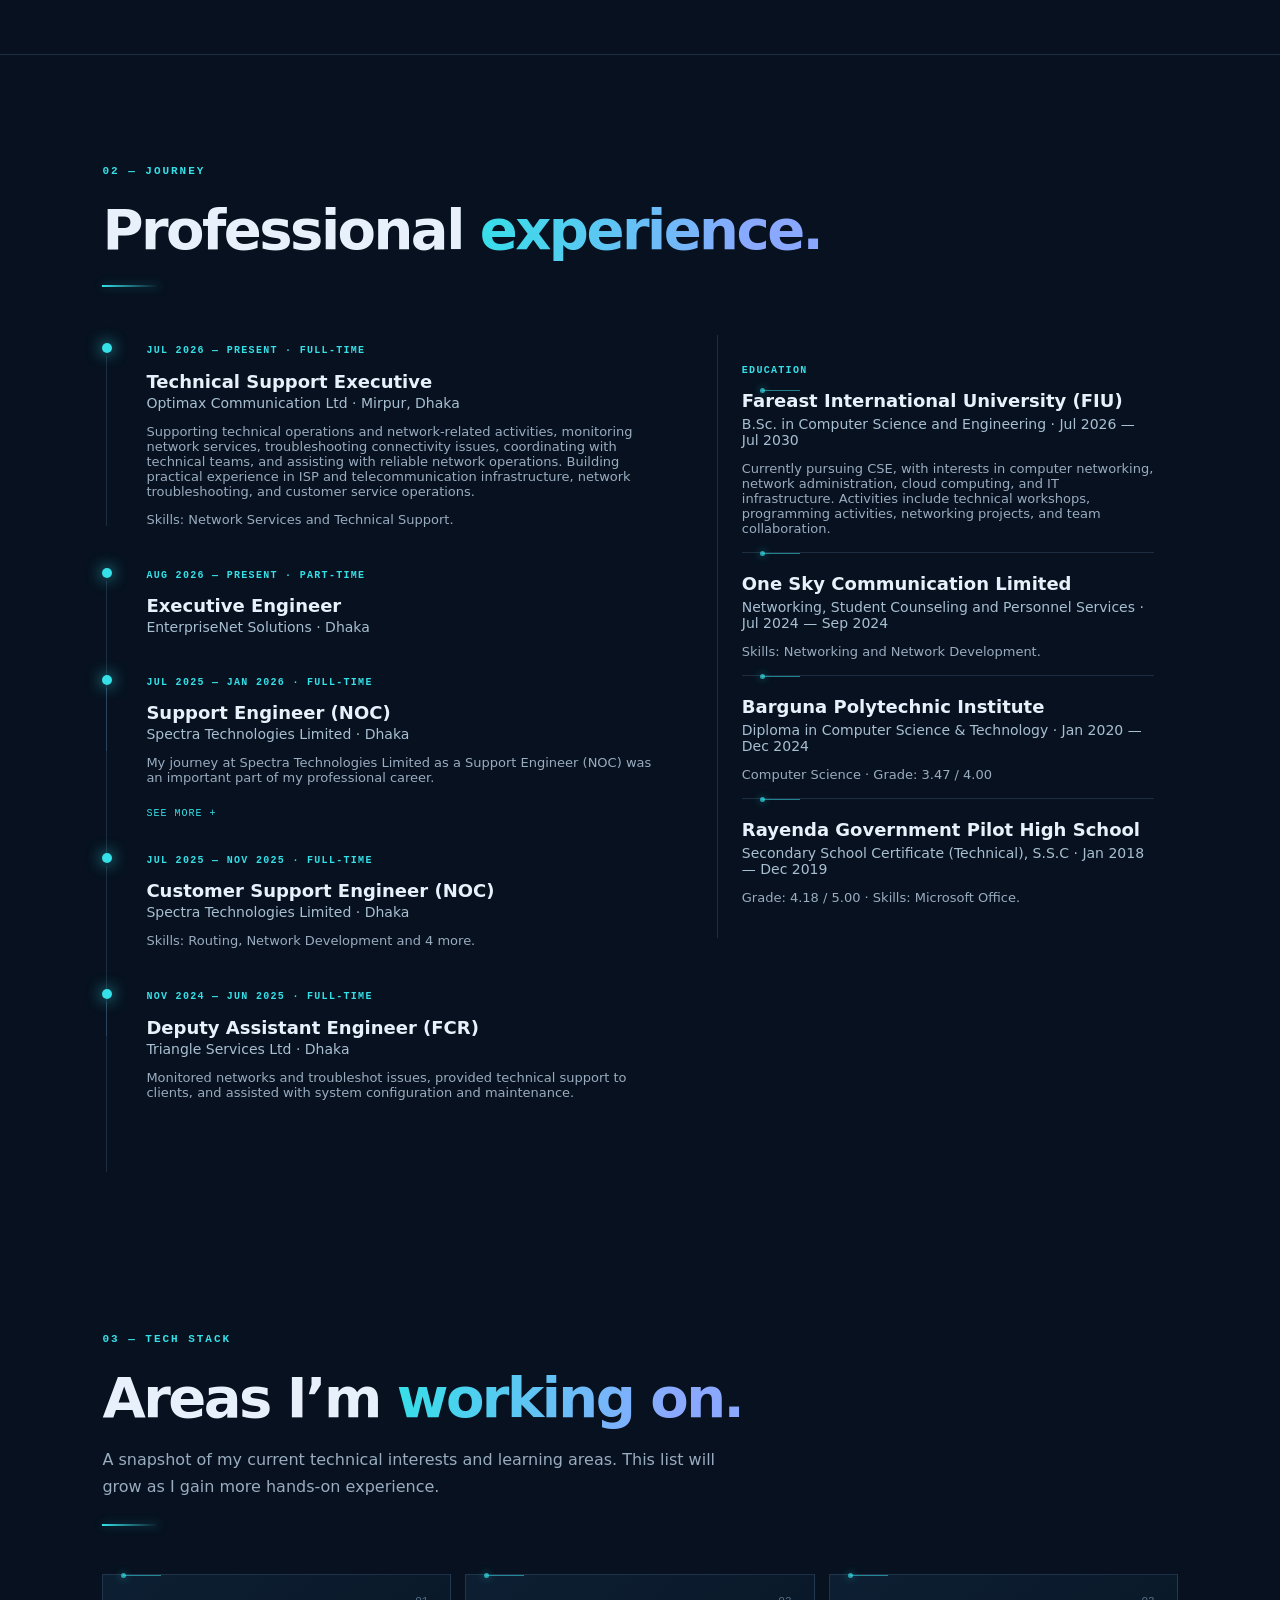
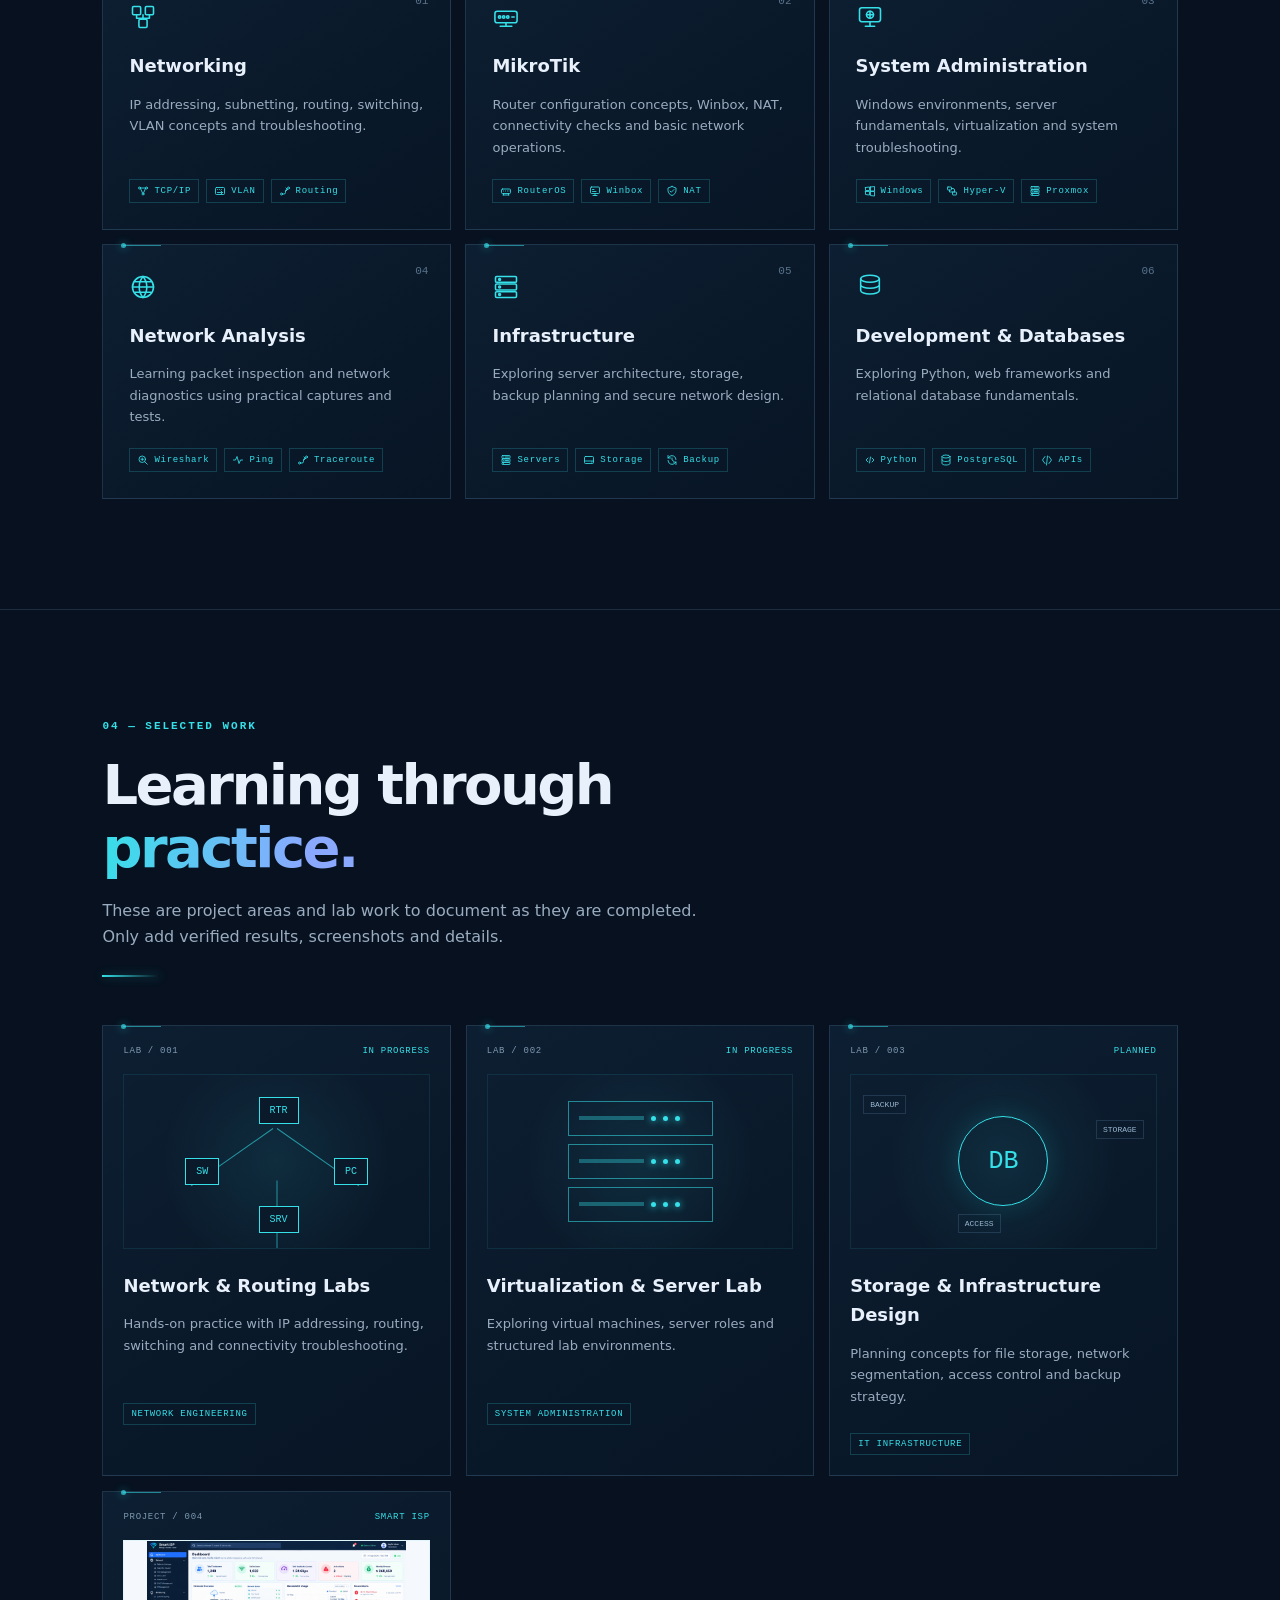
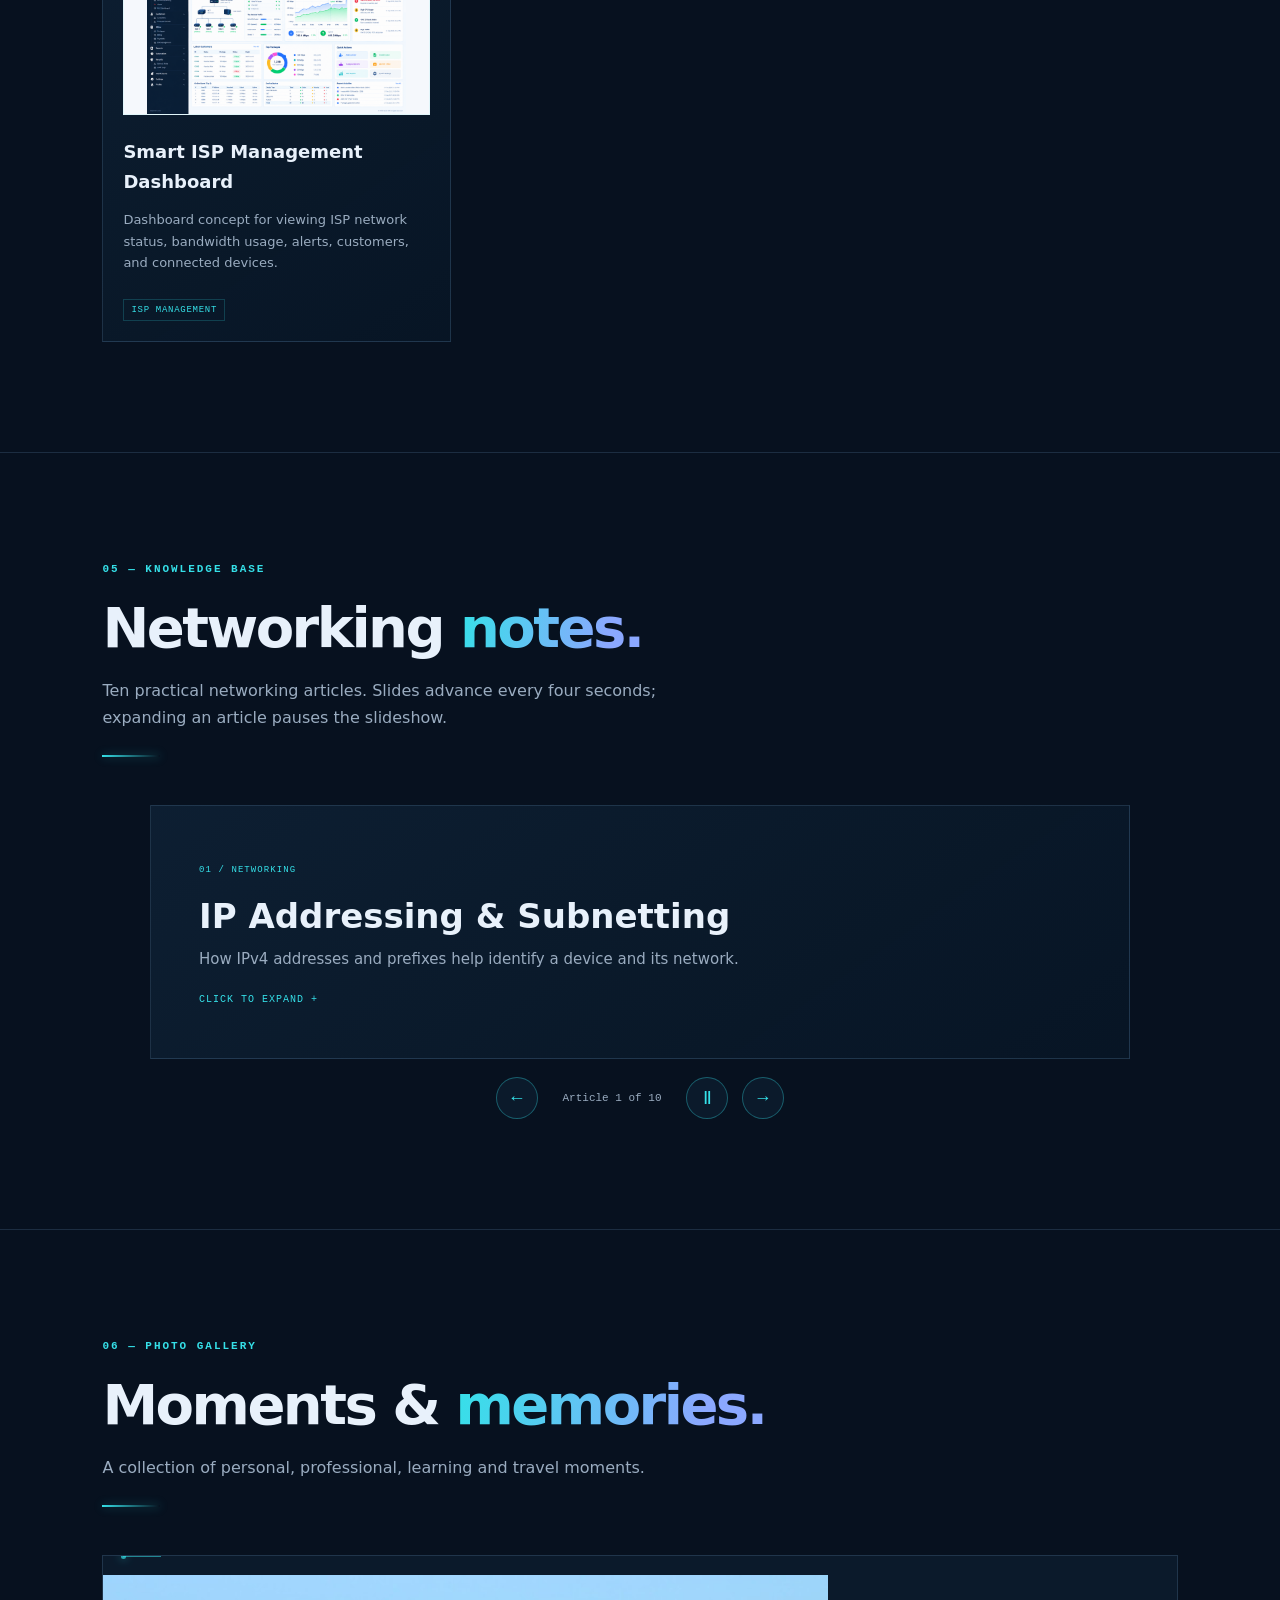
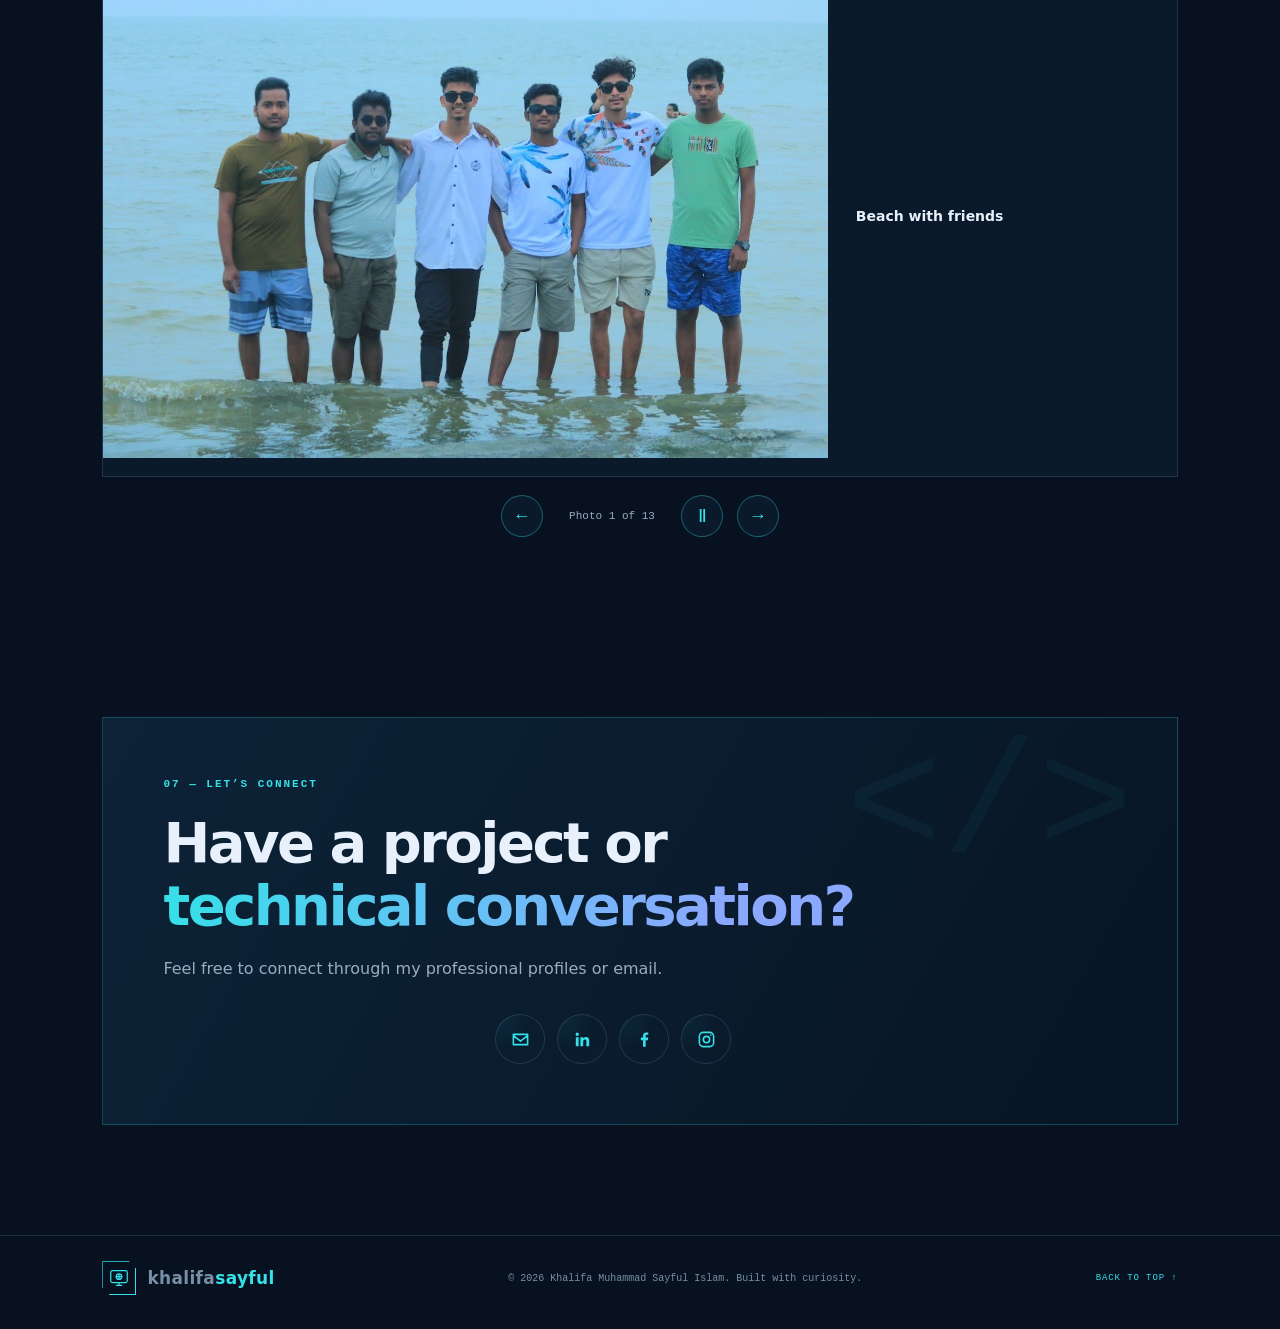
==== commit c521e04c: "Collapse Spectra experience behind See more Co-authored-by: Copilot <223556219+Copilot@users.noreply" ====
--- a/index.html
+++ b/index.html
@@ -24,7 +24,7 @@
   <meta name="twitter:description" content="IT portfolio focused on computer networking, MikroTik, system administration and infrastructure.">
   <meta name="twitter:image" content="https://sayfulislambestit.github.io/khalifasayful/assets/social-preview.png">
   <link rel="icon" href="assets/favicon.svg?v=2" type="image/svg+xml">
-  <link rel="stylesheet" href="style.css?v=7">
+  <link rel="stylesheet" href="style.css?v=8">
   <script type="application/ld+json">
   {
     "@context": "https://schema.org",
@@ -138,7 +138,7 @@
         <div class="timeline">
           <div class="timeline-mark"></div><div class="timeline-content"><span class="timeline-date">JUL 2026 — PRESENT · FULL-TIME</span><h3>Technical Support Executive</h3><h4>Optimax Communication Ltd · Mirpur, Dhaka</h4><p>Supporting technical operations and network-related activities, monitoring network services, troubleshooting connectivity issues, coordinating with technical teams, and assisting with reliable network operations. Building practical experience in ISP and telecommunication infrastructure, network troubleshooting, and customer service operations.</p><p>Skills: Network Services and Technical Support.</p></div>
           <div class="timeline-mark"></div><div class="timeline-content"><span class="timeline-date">AUG 2026 — PRESENT · PART-TIME</span><h3>Executive Engineer</h3><h4>EnterpriseNet Solutions · Dhaka</h4></div>
-          <div class="timeline-mark"></div><div class="timeline-content"><span class="timeline-date">JUL 2025 — JAN 2026 · FULL-TIME</span><h3>Support Engineer (NOC)</h3><h4>Spectra Technologies Limited · Dhaka</h4><p>Every experience teaches us something valuable, and every journey helps us grow professionally.</p><p>My journey at <strong>Spectra Technologies Limited</strong> as a <strong>Support Engineer (NOC)</strong> was an important part of my professional career.</p><p>During this time, I gained valuable hands-on experience in:</p><ul><li>Network Operations Center (NOC)</li><li>Network Monitoring &amp; Troubleshooting</li><li>Routing &amp; Switching</li><li>ISP Network Support</li><li>Technical Support &amp; Problem Solving</li><li>Network Infrastructure Management</li></ul><p>I am grateful for the experiences, challenges, and professional lessons that contributed to my technical growth.</p><p>Moving forward with new goals, continuous learning, and a strong passion for Networking and IT Infrastructure.</p><p><strong>Every step forward is an opportunity to become better.</strong></p></div>
+          <div class="timeline-mark"></div><div class="timeline-content"><span class="timeline-date">JUL 2025 — JAN 2026 · FULL-TIME</span><h3>Support Engineer (NOC)</h3><h4>Spectra Technologies Limited · Dhaka</h4><p>My journey at Spectra Technologies Limited as a Support Engineer (NOC) was an important part of my professional career.</p><details class="experience-expand"><summary><span class="experience-expand-label">SEE MORE +</span></summary><div class="experience-expand-content"><p>Every experience teaches us something valuable, and every journey helps us grow professionally.</p><p>During this time, I gained valuable hands-on experience in:</p><ul><li>Network Operations Center (NOC)</li><li>Network Monitoring &amp; Troubleshooting</li><li>Routing &amp; Switching</li><li>ISP Network Support</li><li>Technical Support &amp; Problem Solving</li><li>Network Infrastructure Management</li></ul><p>I am grateful for the experiences, challenges, and professional lessons that contributed to my technical growth.</p><p>Moving forward with new goals, continuous learning, and a strong passion for Networking and IT Infrastructure.</p><p><strong>Every step forward is an opportunity to become better.</strong></p></div></details></div>
           <div class="timeline-mark"></div><div class="timeline-content"><span class="timeline-date">JUL 2025 — NOV 2025 · FULL-TIME</span><h3>Customer Support Engineer (NOC)</h3><h4>Spectra Technologies Limited · Dhaka</h4><p>Skills: Routing, Network Development and 4 more.</p></div>
           <div class="timeline-mark"></div><div class="timeline-content"><span class="timeline-date">NOV 2024 — JUN 2025 · FULL-TIME</span><h3>Deputy Assistant Engineer (FCR)</h3><h4>Triangle Services Ltd · Dhaka</h4><p>Monitored networks and troubleshot issues, provided technical support to clients, and assisted with system configuration and maintenance.</p></div>
         </div>
--- a/style.css
+++ b/style.css
@@ -139,4 +139,4 @@
 @keyframes fiber-glow{from{opacity:.55}to{opacity:1}}
 @keyframes bandwidth-rise{from{transform:scaleY(.35)}to{transform:scaleY(1)}}
 :root{--brand-icon-size:22px}.brand-mark svg{width:var(--brand-icon-size);height:var(--brand-icon-size);fill:none;stroke:var(--cyan);stroke-width:1.35;stroke-linecap:round;stroke-linejoin:round}.skill-icon svg{width:28px;height:28px;fill:none;stroke:currentColor;stroke-width:1.35;stroke-linecap:round;stroke-linejoin:round}.skill-icon{height:28px}.tech-icon-defs{position:absolute;width:0;height:0;overflow:hidden}.tags span{display:inline-flex;align-items:center;gap:5px}.tags svg{width:12px;height:12px;flex:none;fill:none;stroke:currentColor;stroke-width:1.7;stroke-linecap:round;stroke-linejoin:round}
-.timeline-content ul{margin:10px 0 16px;padding-left:22px;color:var(--muted);font-size:13px}.timeline-content li{margin:4px 0;padding-left:3px}
+.timeline-content ul{margin:10px 0 16px;padding-left:22px;color:var(--muted);font-size:13px}.timeline-content li{margin:4px 0;padding-left:3px}.experience-expand{margin-top:8px}.experience-expand summary{display:inline-block;cursor:pointer;list-style:none;color:var(--cyan);font:10px var(--mono);letter-spacing:.1em}.experience-expand summary::-webkit-details-marker{display:none}.experience-expand[open] summary .experience-expand-label{font-size:0}.experience-expand[open] summary .experience-expand-label:after{content:"SEE LESS −";font:10px var(--mono)}.experience-expand-content{margin-top:10px}
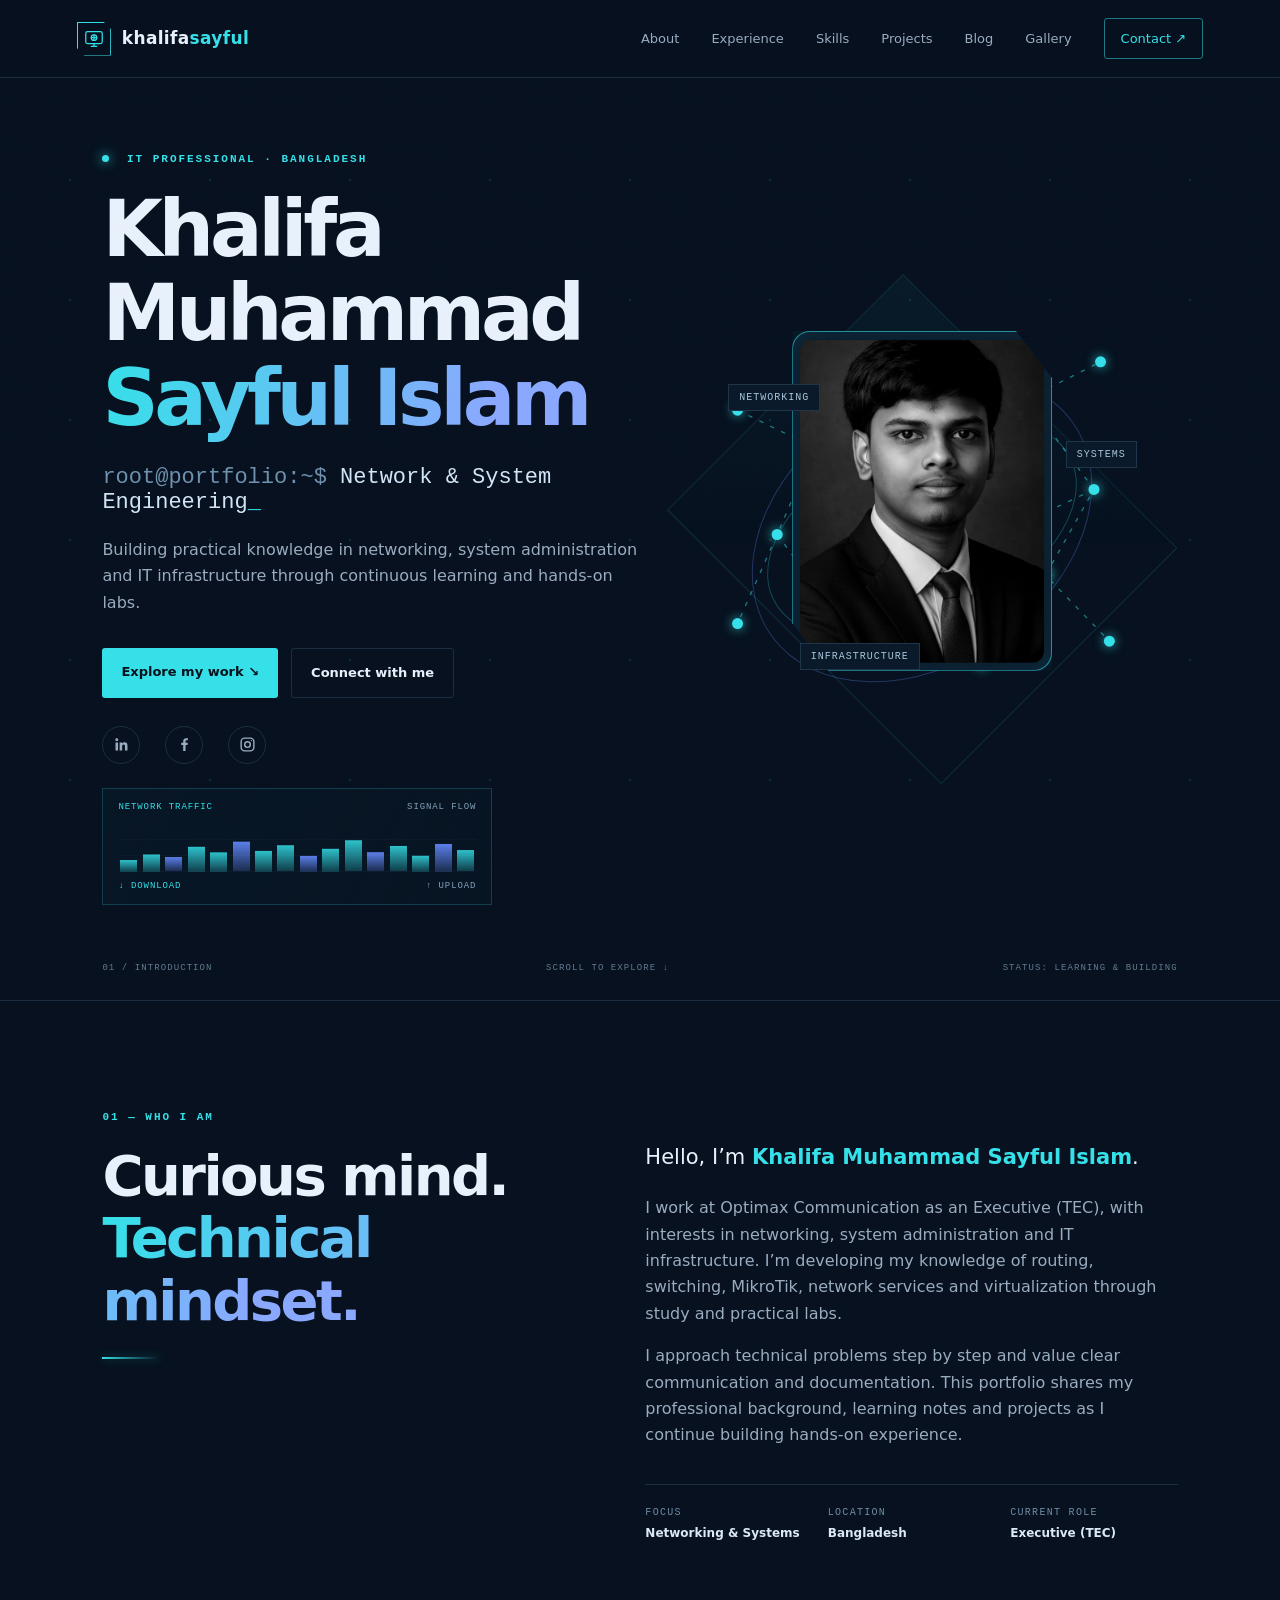
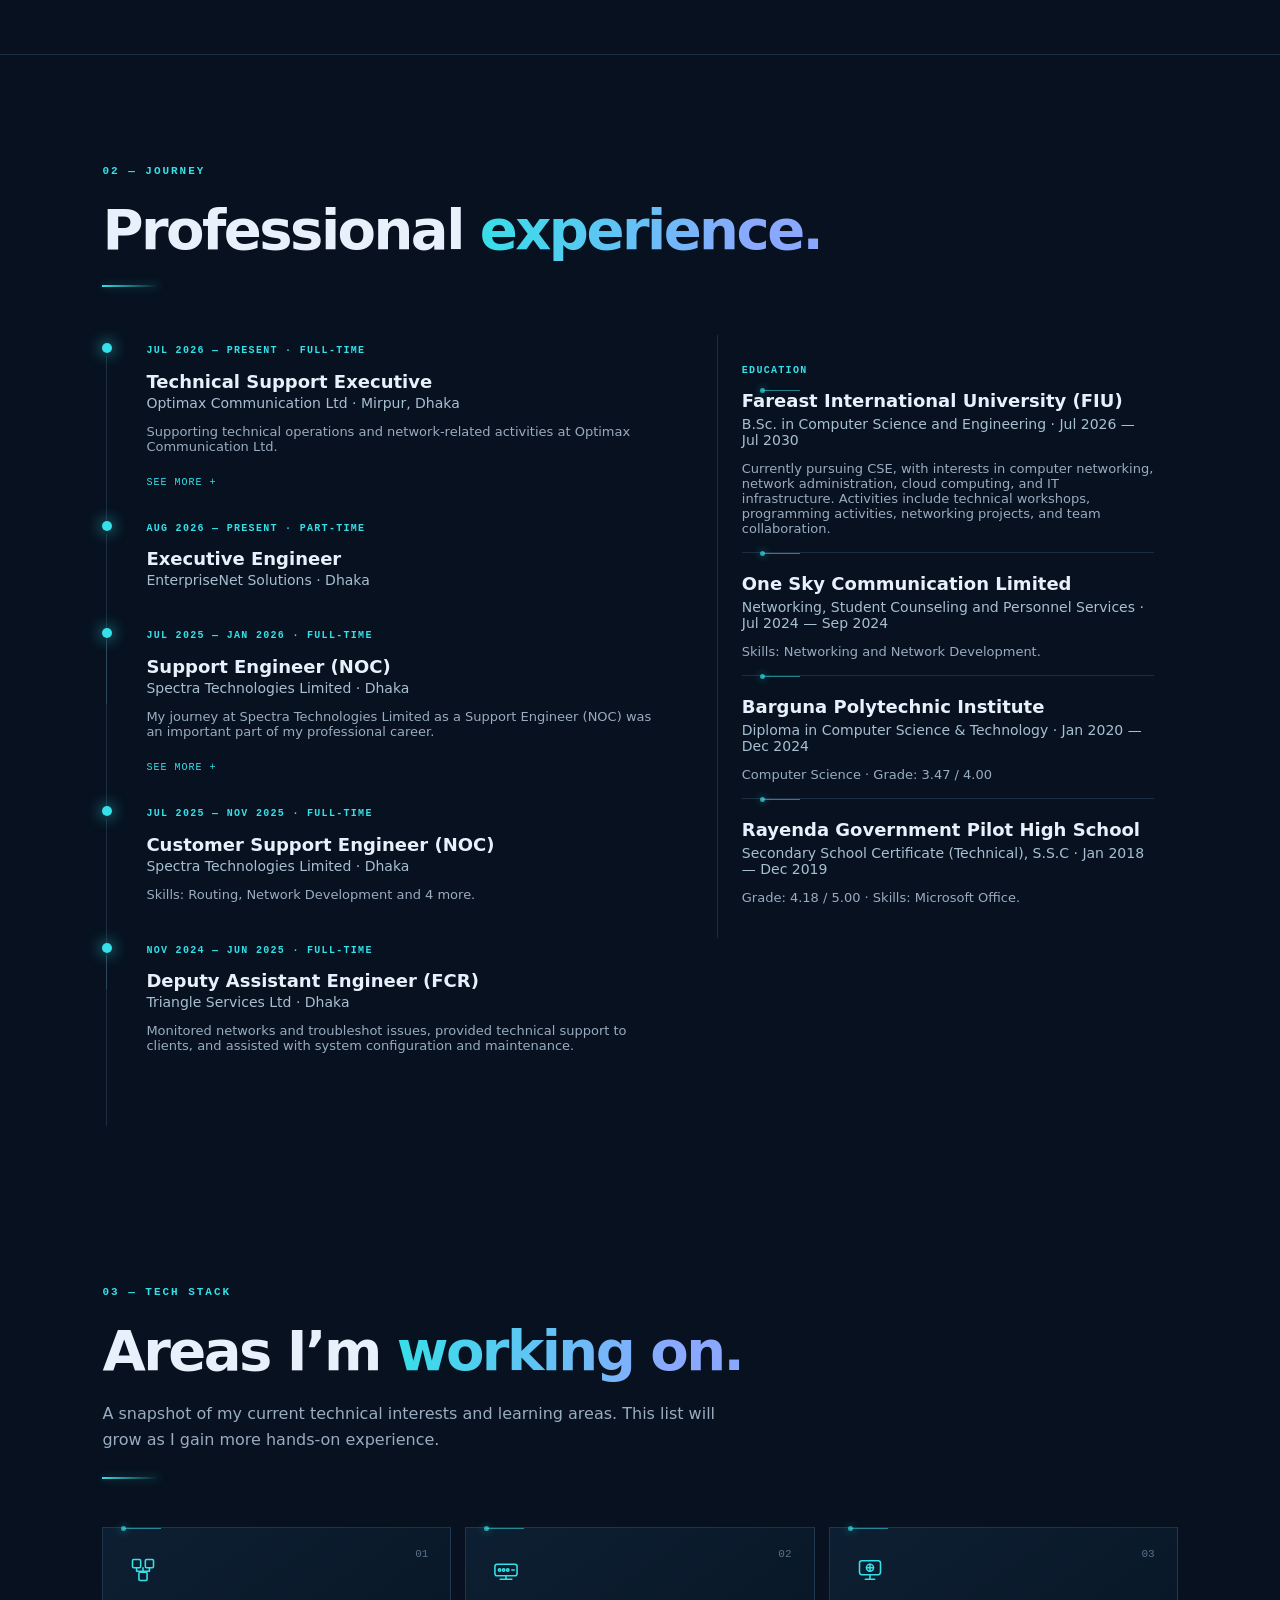
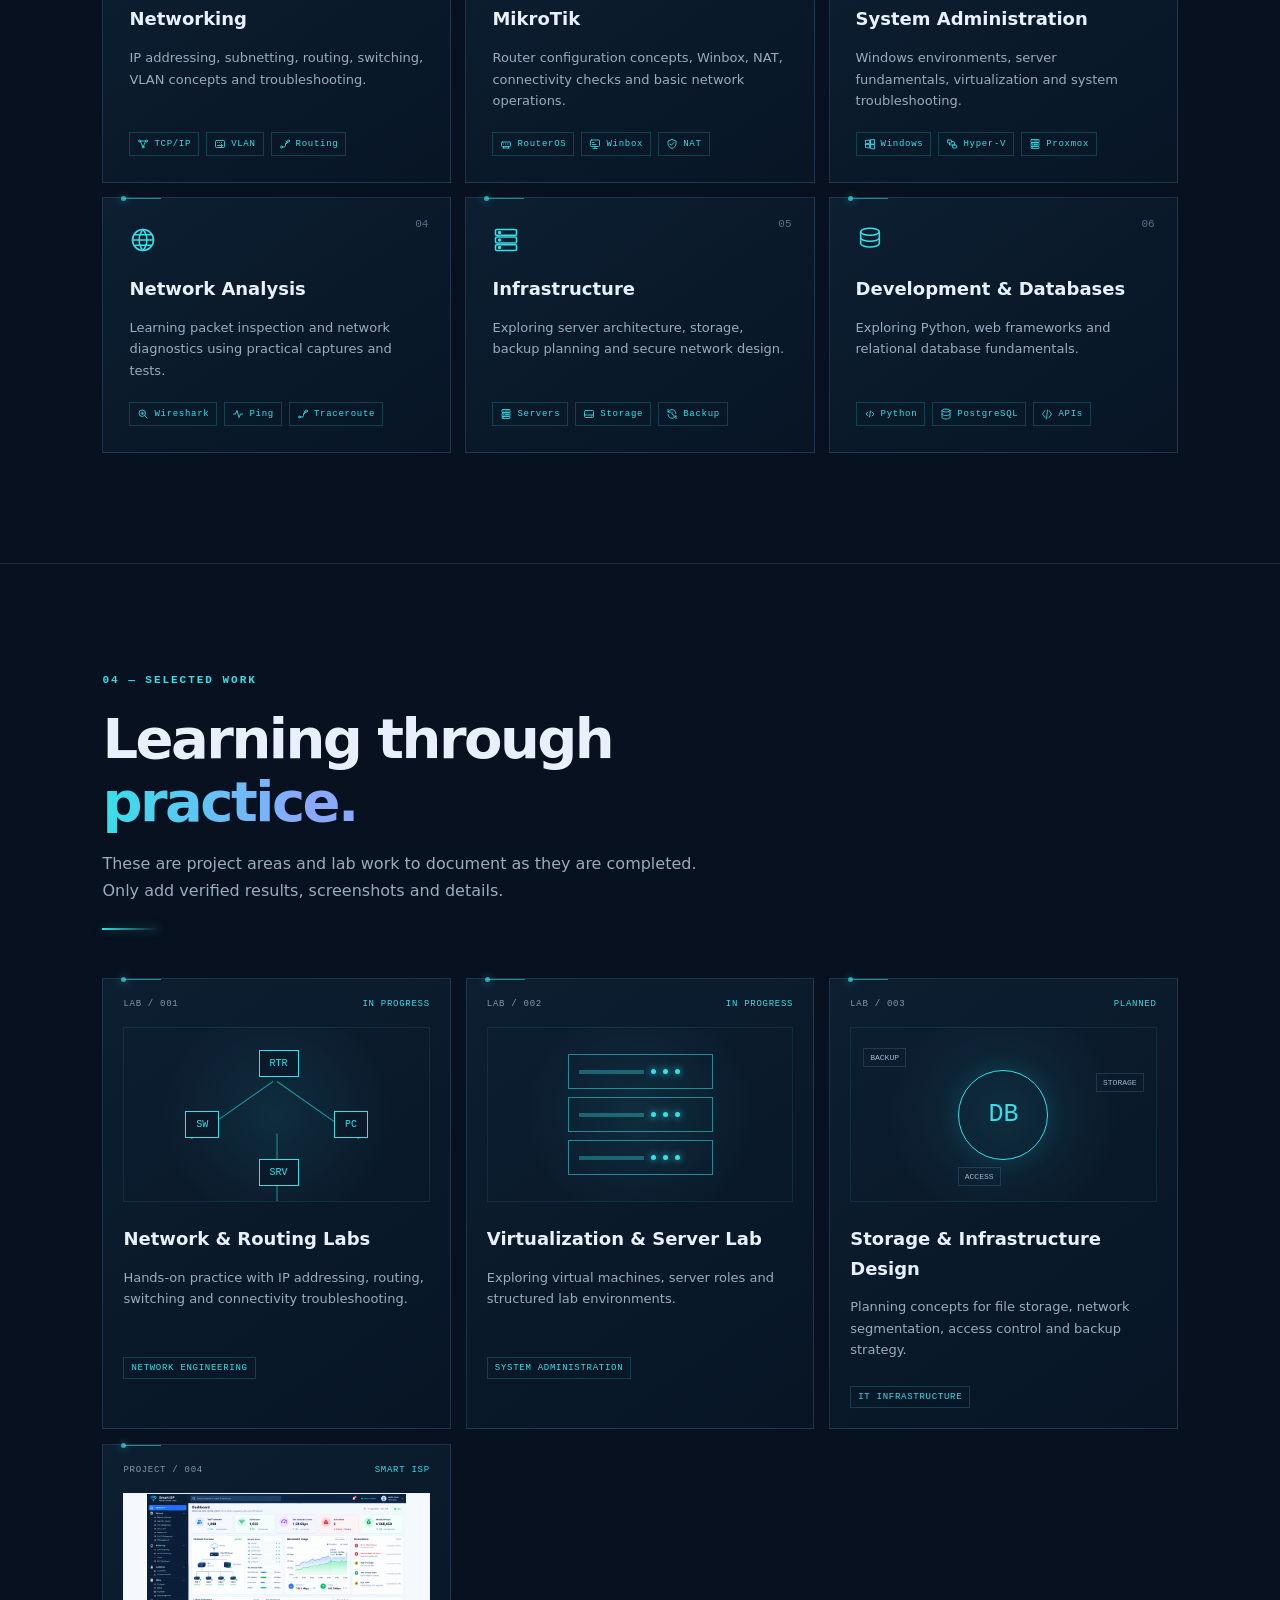
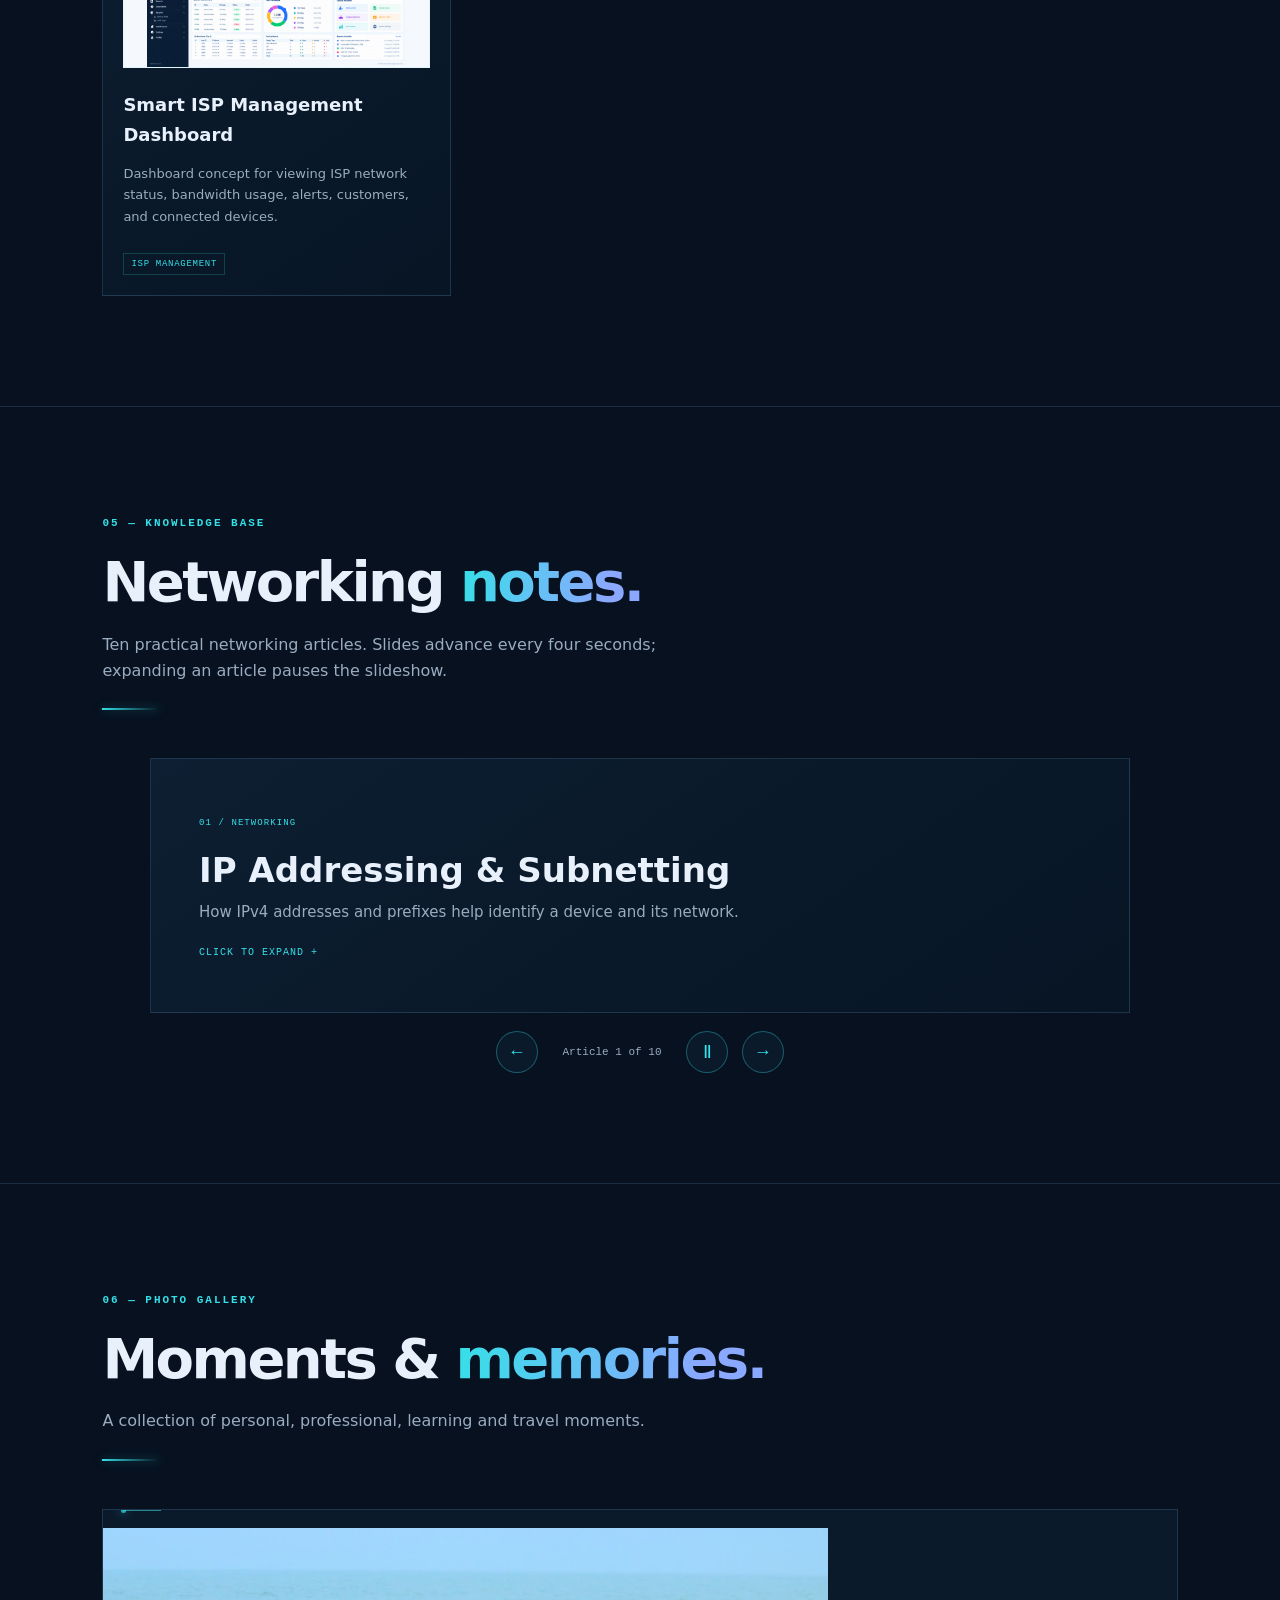
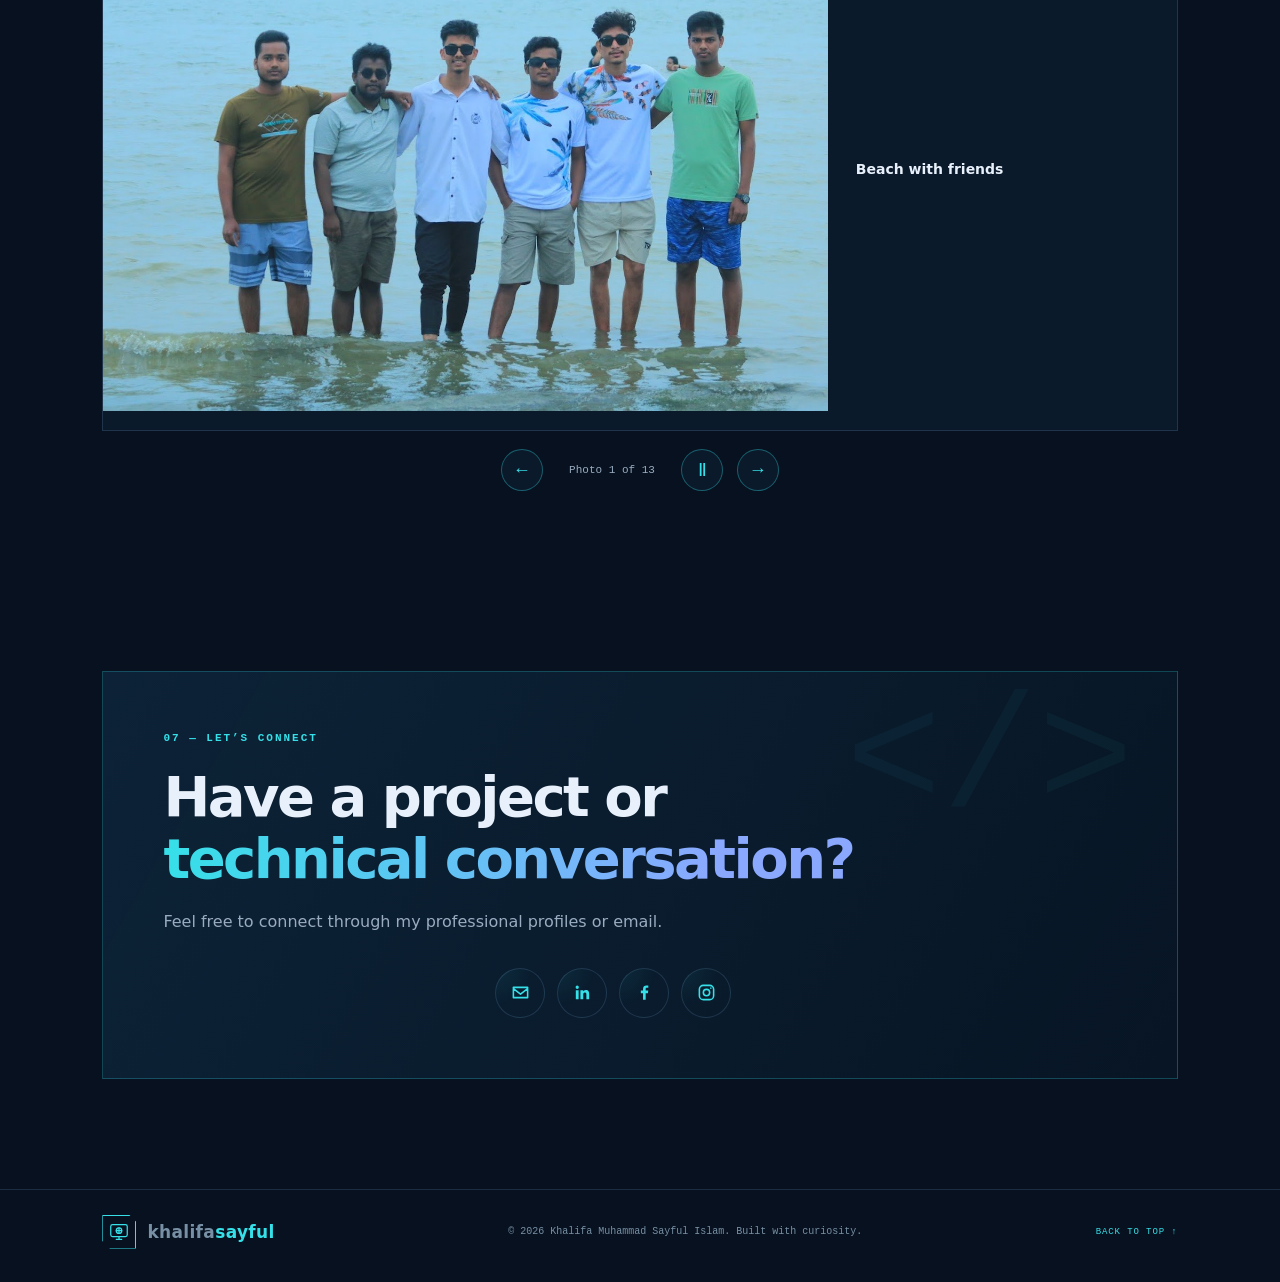
==== commit 21f54290: "Collapse Optimax experience behind See more Co-authored-by: Copilot <223556219+Copilot@users.noreply" ====
--- a/index.html
+++ b/index.html
@@ -136,7 +136,7 @@
       <div class="section-heading"><p class="eyebrow">02 — JOURNEY</p><h2>Professional <span class="gradient-text">experience.</span></h2></div>
       <div class="journey-columns">
         <div class="timeline">
-          <div class="timeline-mark"></div><div class="timeline-content"><span class="timeline-date">JUL 2026 — PRESENT · FULL-TIME</span><h3>Technical Support Executive</h3><h4>Optimax Communication Ltd · Mirpur, Dhaka</h4><p>Supporting technical operations and network-related activities, monitoring network services, troubleshooting connectivity issues, coordinating with technical teams, and assisting with reliable network operations. Building practical experience in ISP and telecommunication infrastructure, network troubleshooting, and customer service operations.</p><p>Skills: Network Services and Technical Support.</p></div>
+          <div class="timeline-mark"></div><div class="timeline-content"><span class="timeline-date">JUL 2026 — PRESENT · FULL-TIME</span><h3>Technical Support Executive</h3><h4>Optimax Communication Ltd · Mirpur, Dhaka</h4><p>Supporting technical operations and network-related activities at Optimax Communication Ltd.</p><details class="experience-expand"><summary><span class="experience-expand-label">SEE MORE +</span></summary><div class="experience-expand-content"><p>Monitoring network services, troubleshooting connectivity issues, coordinating with technical teams, and assisting in maintaining reliable network operations.</p><p>Developing practical experience in ISP and telecommunication infrastructure, network troubleshooting, and customer service operations.</p><p>Skills: Network Services and Technical Support.</p></div></details></div>
           <div class="timeline-mark"></div><div class="timeline-content"><span class="timeline-date">AUG 2026 — PRESENT · PART-TIME</span><h3>Executive Engineer</h3><h4>EnterpriseNet Solutions · Dhaka</h4></div>
           <div class="timeline-mark"></div><div class="timeline-content"><span class="timeline-date">JUL 2025 — JAN 2026 · FULL-TIME</span><h3>Support Engineer (NOC)</h3><h4>Spectra Technologies Limited · Dhaka</h4><p>My journey at Spectra Technologies Limited as a Support Engineer (NOC) was an important part of my professional career.</p><details class="experience-expand"><summary><span class="experience-expand-label">SEE MORE +</span></summary><div class="experience-expand-content"><p>Every experience teaches us something valuable, and every journey helps us grow professionally.</p><p>During this time, I gained valuable hands-on experience in:</p><ul><li>Network Operations Center (NOC)</li><li>Network Monitoring &amp; Troubleshooting</li><li>Routing &amp; Switching</li><li>ISP Network Support</li><li>Technical Support &amp; Problem Solving</li><li>Network Infrastructure Management</li></ul><p>I am grateful for the experiences, challenges, and professional lessons that contributed to my technical growth.</p><p>Moving forward with new goals, continuous learning, and a strong passion for Networking and IT Infrastructure.</p><p><strong>Every step forward is an opportunity to become better.</strong></p></div></details></div>
           <div class="timeline-mark"></div><div class="timeline-content"><span class="timeline-date">JUL 2025 — NOV 2025 · FULL-TIME</span><h3>Customer Support Engineer (NOC)</h3><h4>Spectra Technologies Limited · Dhaka</h4><p>Skills: Routing, Network Development and 4 more.</p></div>
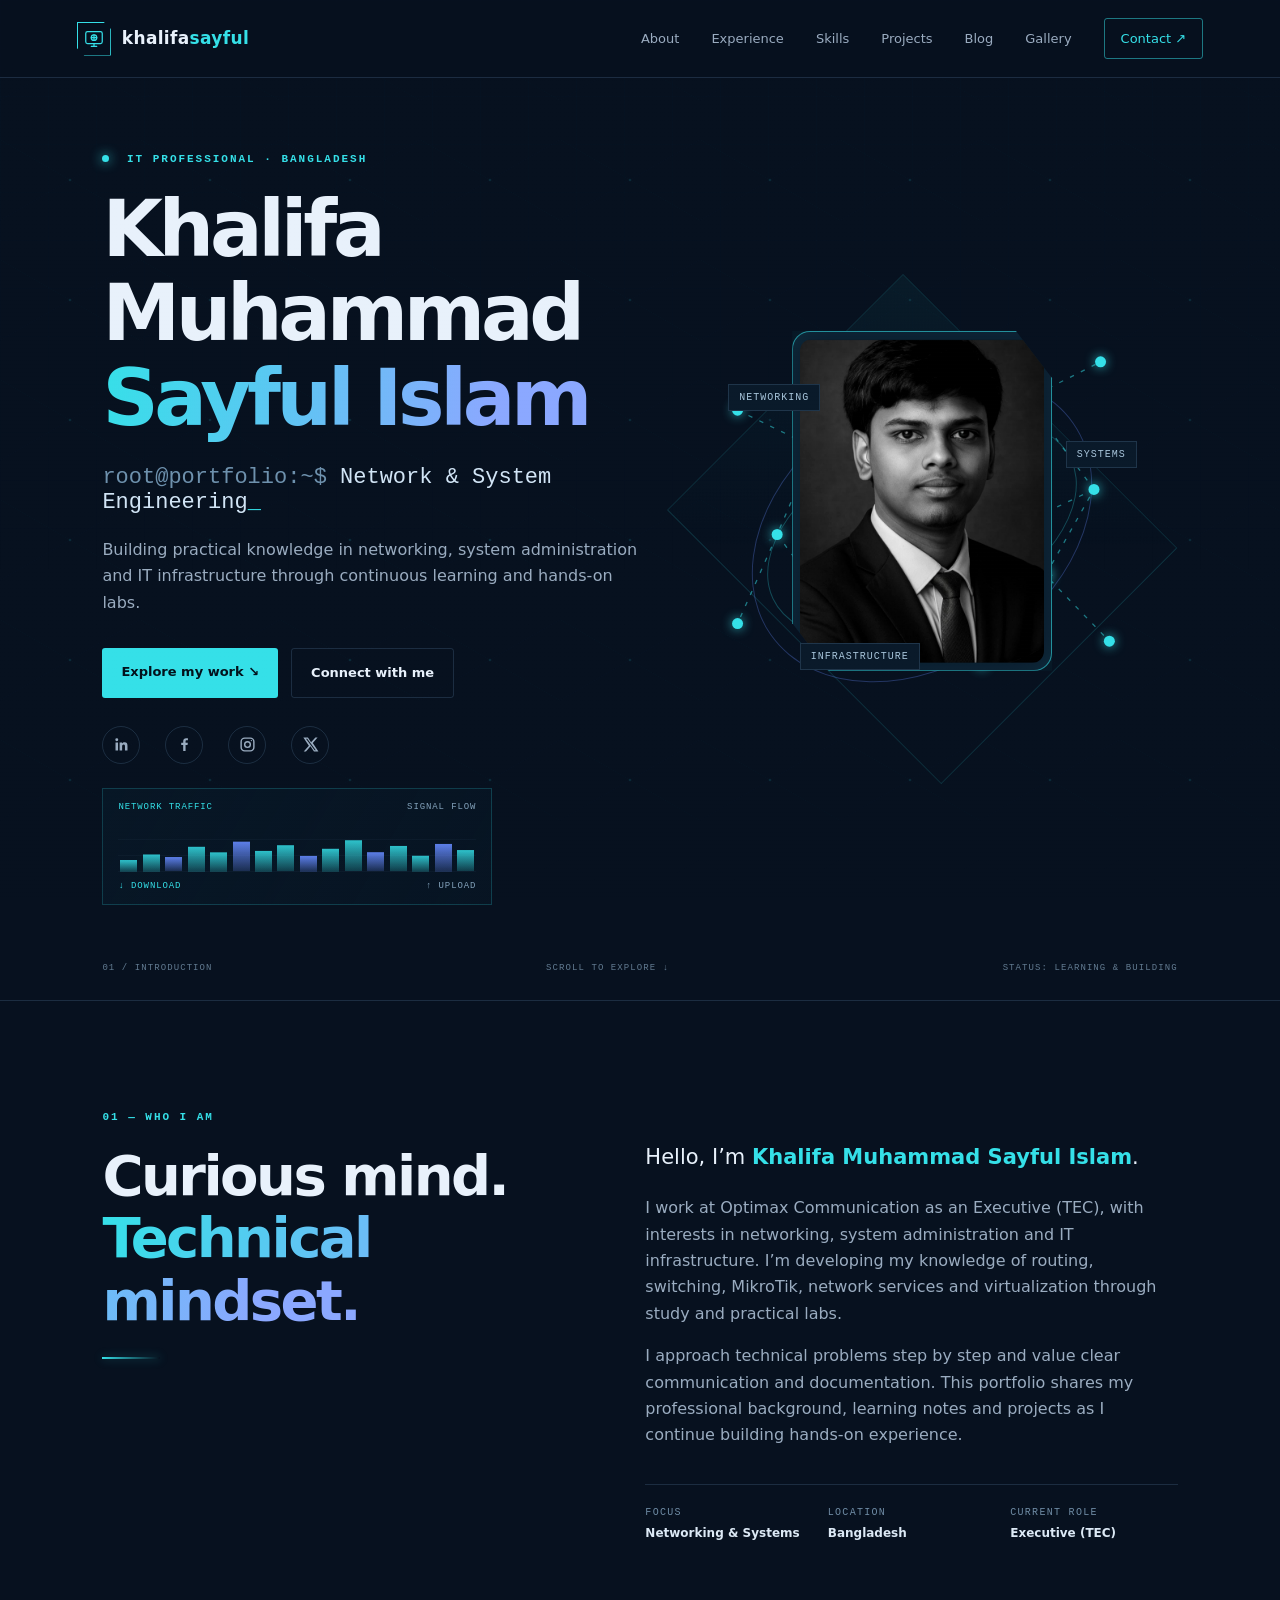
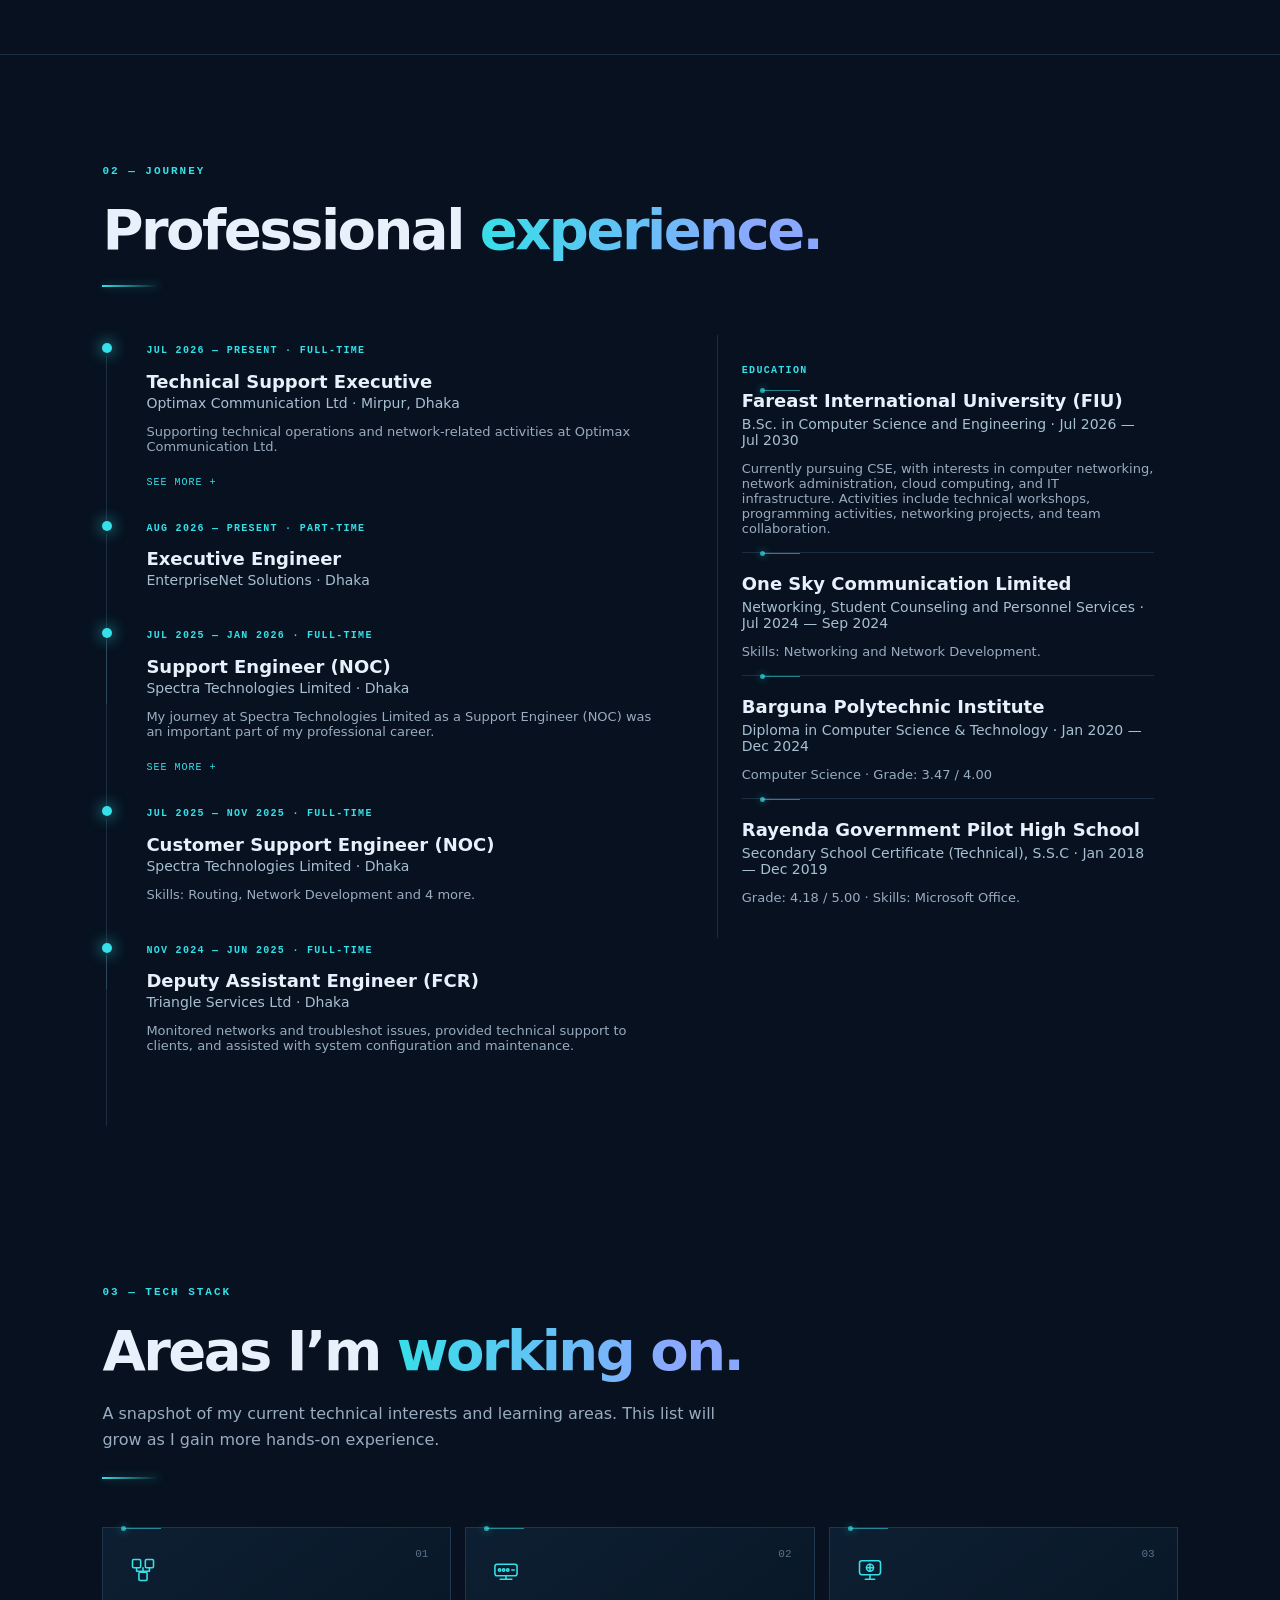
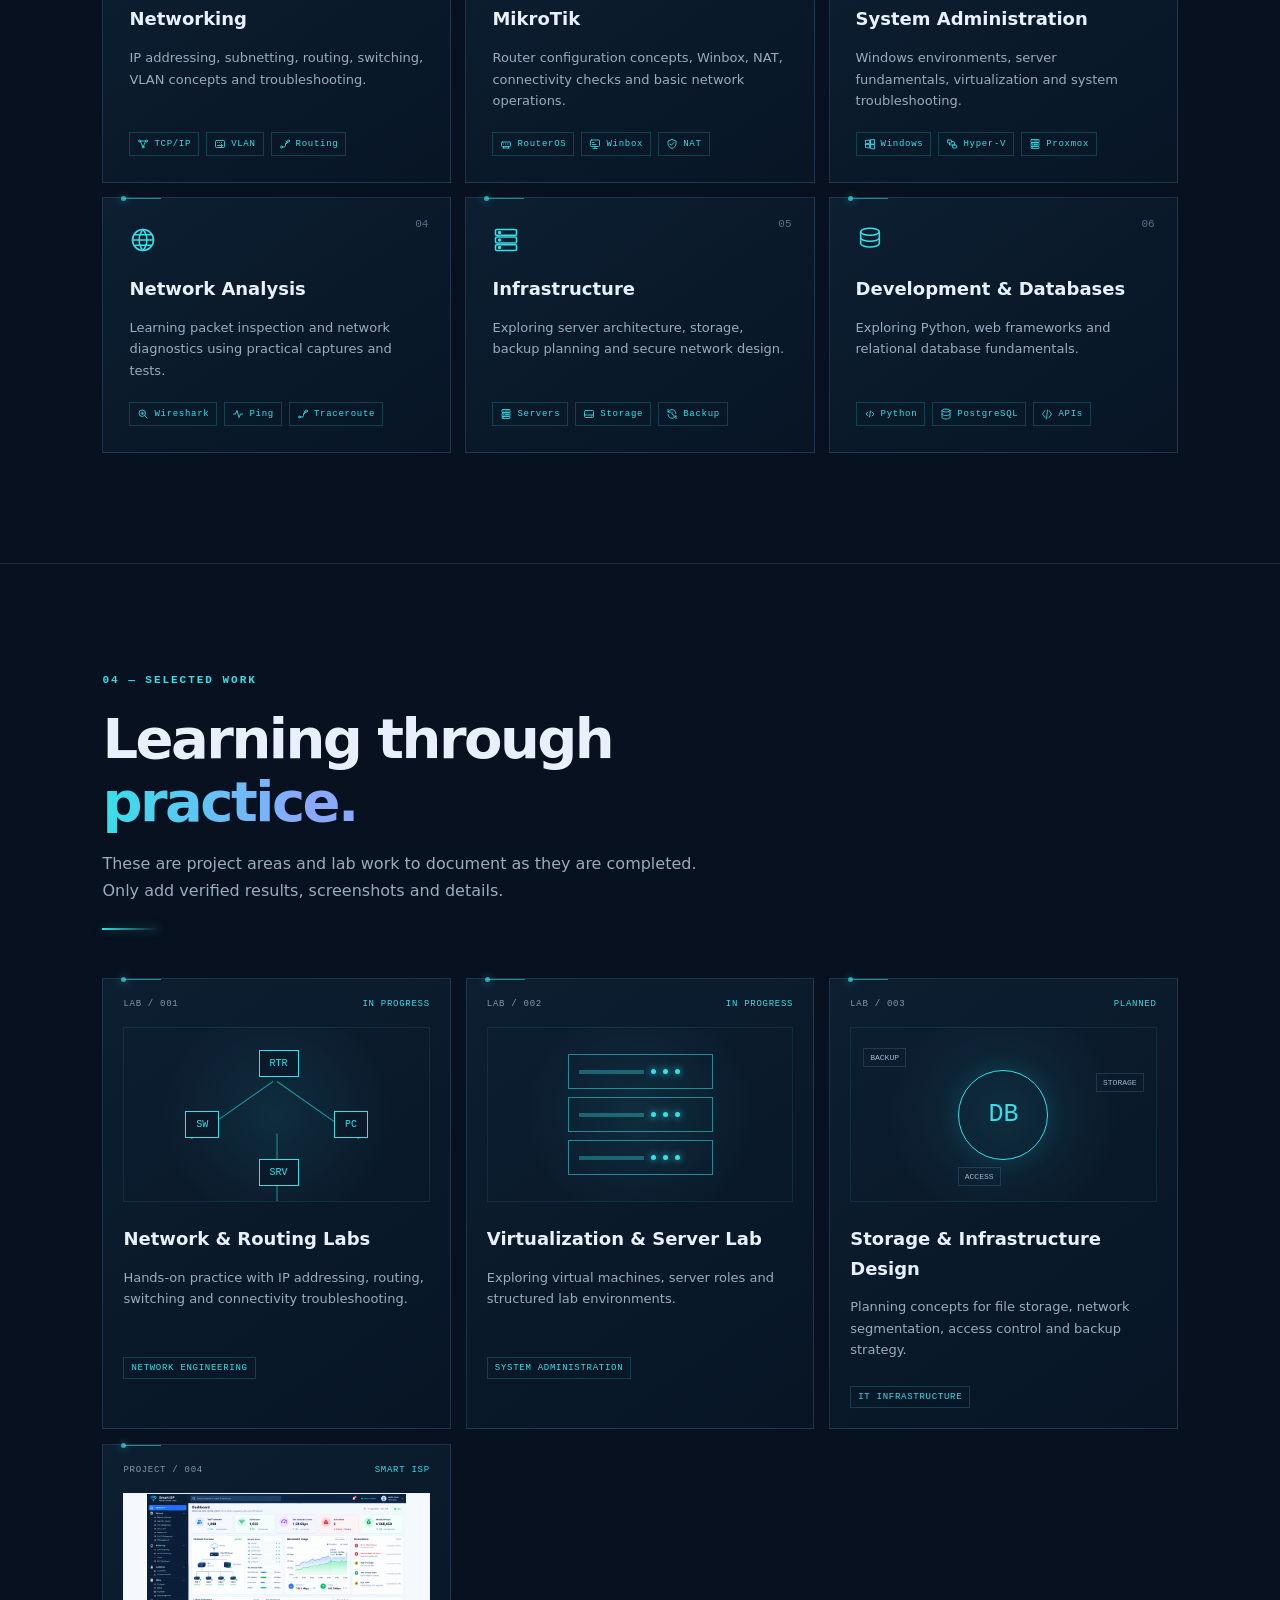
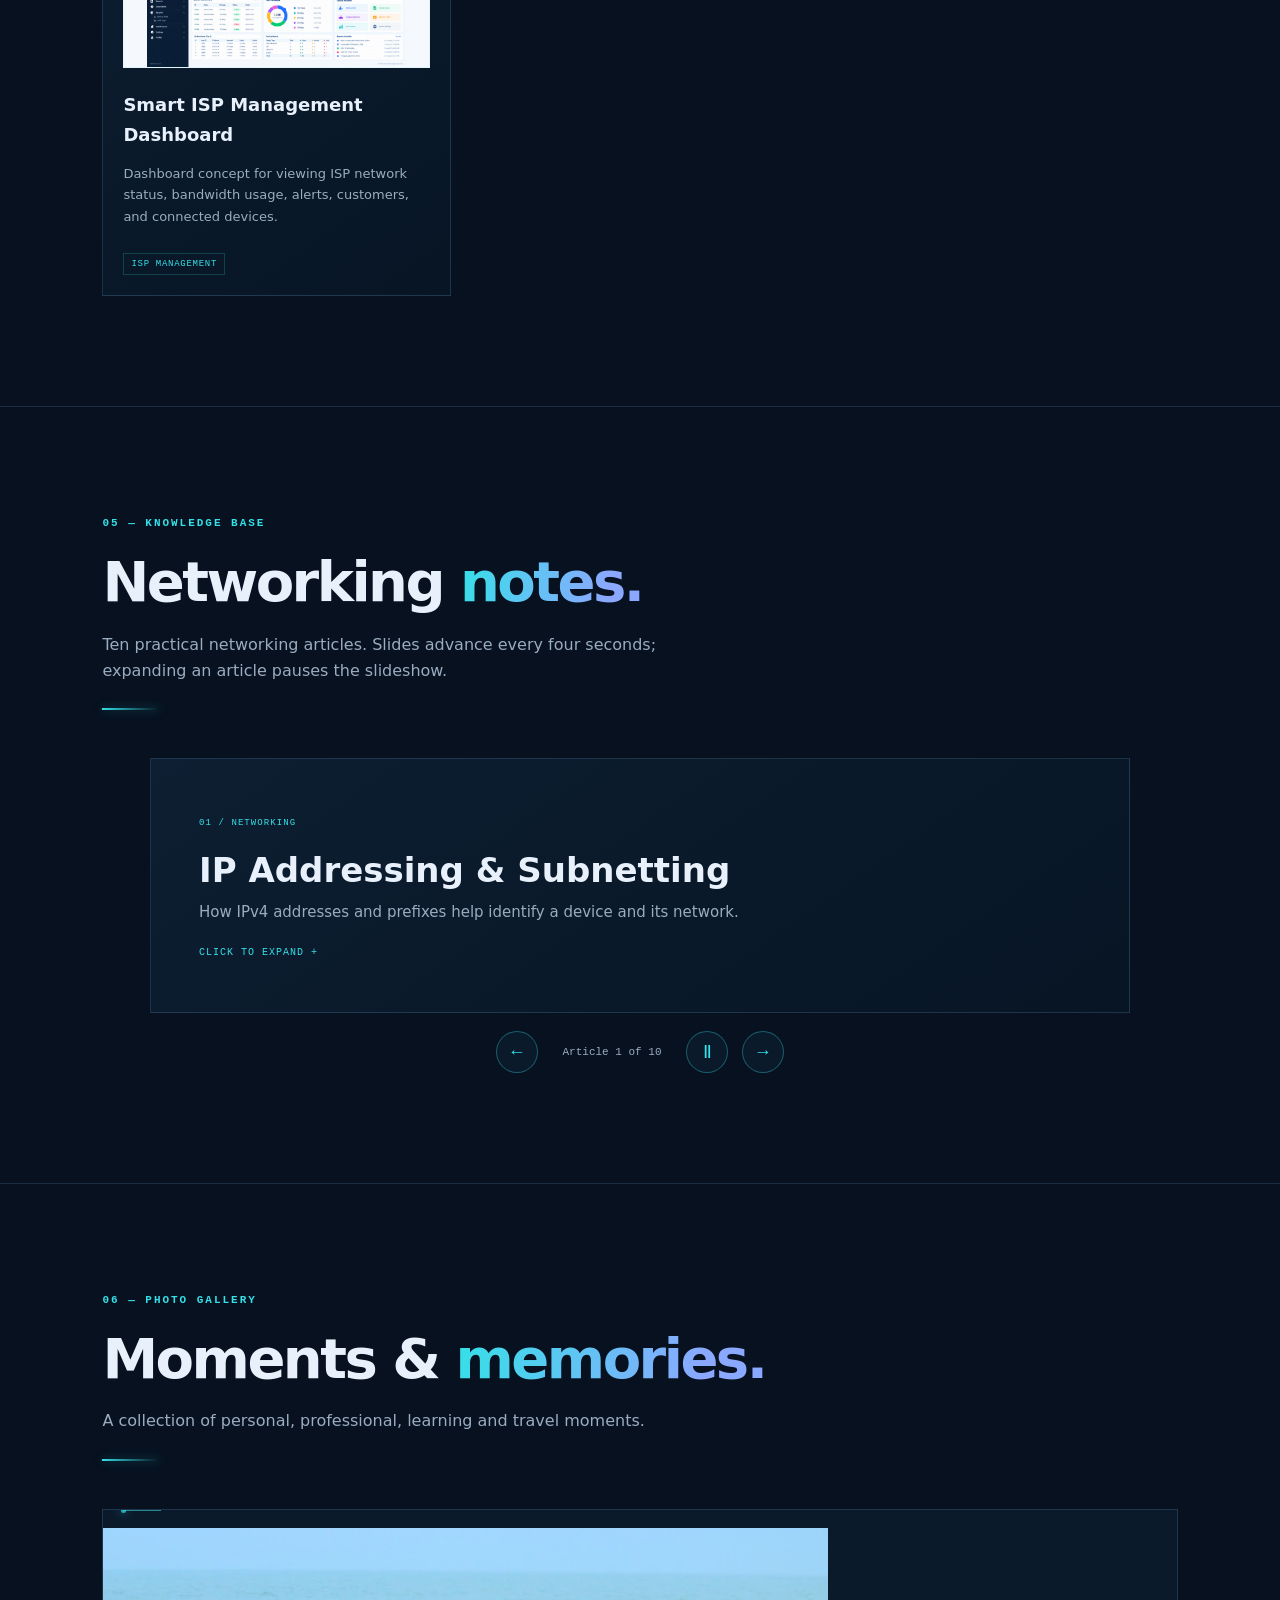
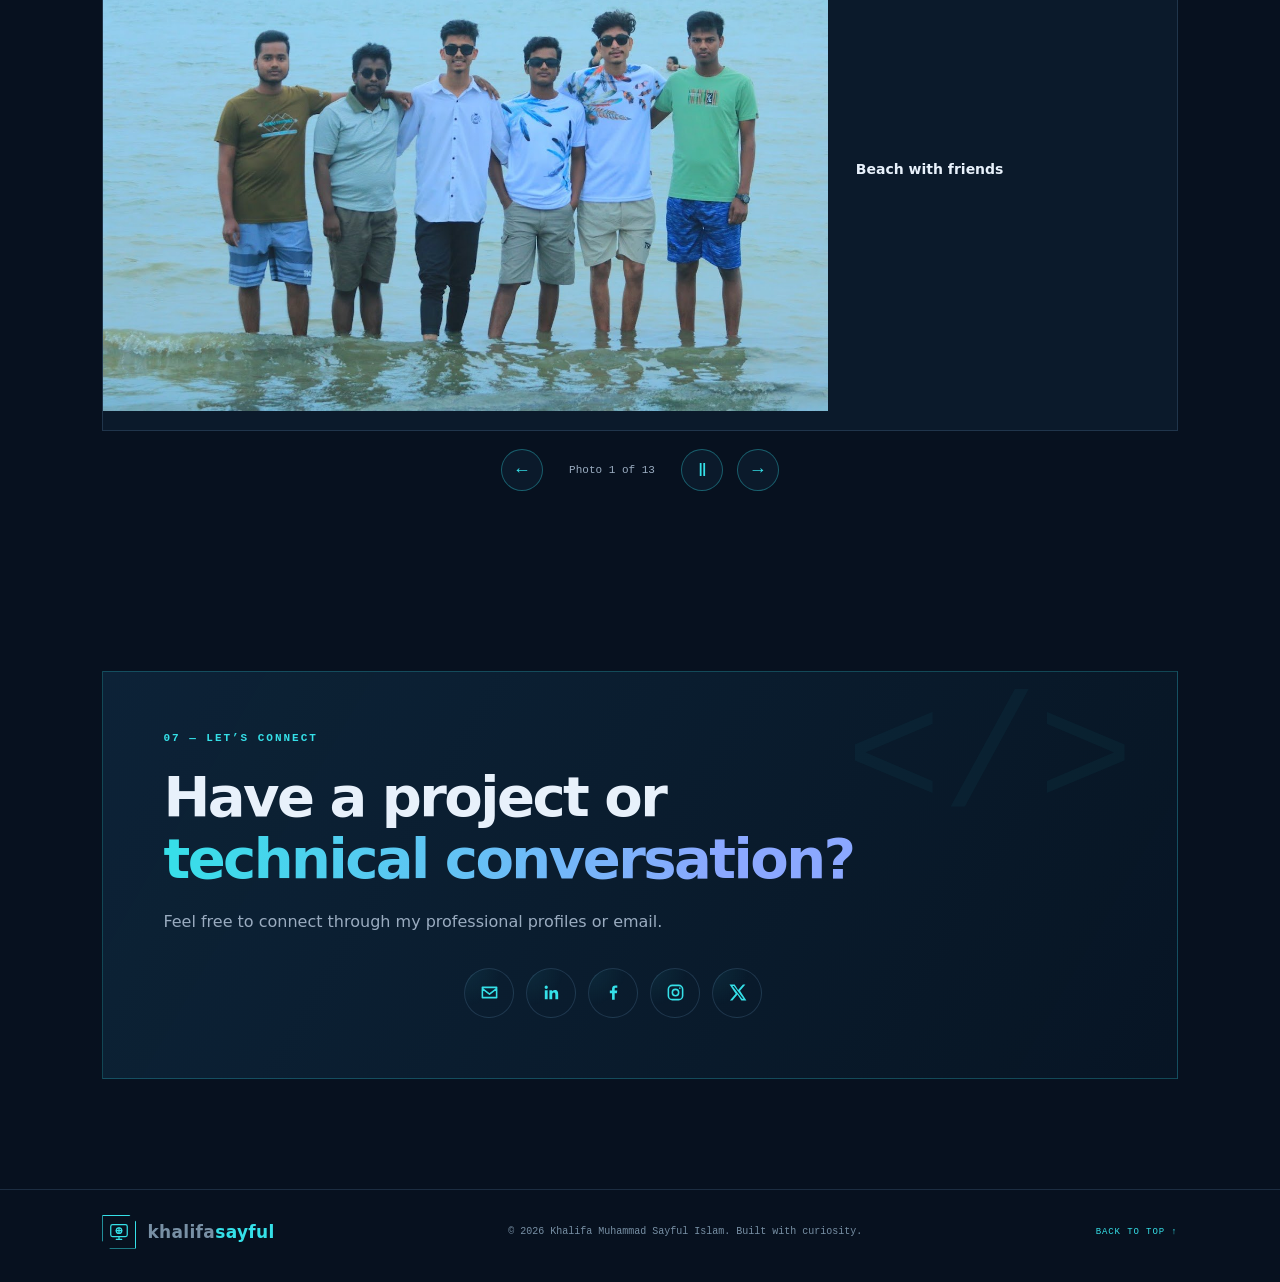
==== commit 57b310aa: "Add X profile links Co-authored-by: Copilot <223556219+Copilot@users.noreply.github.com>" ====
--- a/index.html
+++ b/index.html
@@ -37,7 +37,8 @@
     "sameAs": [
       "https://www.linkedin.com/in/khalifa-sayful-it/",
       "https://www.facebook.com/khalifasaiful.it/",
-      "https://www.instagram.com/khalifasaiful.it/"
+      "https://www.instagram.com/khalifasaiful.it/",
+      "https://x.com/khalifasayfulit"
     ],
     "jobTitle": "Executive (TEC)",
     "worksFor": {
@@ -95,6 +96,7 @@
           <a href="https://www.linkedin.com/in/khalifa-sayful-it/" target="_blank" rel="noopener noreferrer" aria-label="LinkedIn" title="LinkedIn"><svg viewBox="0 0 24 24" aria-hidden="true"><path fill="currentColor" d="M20.447 20.452h-3.554v-5.569c0-1.328-.027-3.037-1.852-3.037-1.853 0-2.136 1.445-2.136 2.939v5.667H9.35V9h3.414v1.561h.049c.476-.9 1.637-1.85 3.37-1.85 3.601 0 4.267 2.37 4.267 5.455v6.286ZM5.337 7.433a2.062 2.062 0 1 1 0-4.124 2.062 2.062 0 0 1 0 4.124ZM7.119 20.452H3.555V9h3.564v11.452Z"/></svg></a>
           <a href="https://www.facebook.com/khalifasaiful.it/" target="_blank" rel="noopener noreferrer" aria-label="Facebook" title="Facebook"><svg viewBox="0 0 24 24" aria-hidden="true"><path fill="currentColor" d="M13.5 21v-8.2h2.8l.42-3.2H13.5V7.56c0-.93.26-1.56 1.6-1.56h1.71V3.14A22.6 22.6 0 0 0 14.32 3c-2.47 0-4.16 1.5-4.16 4.26V9.6H7.37v3.2h2.79V21h3.34Z"/></svg></a>
           <a href="https://www.instagram.com/khalifasaiful.it/" target="_blank" rel="noopener noreferrer" aria-label="Instagram" title="Instagram"><svg viewBox="0 0 24 24" aria-hidden="true"><rect x="3" y="3" width="18" height="18" rx="5" fill="none" stroke="currentColor" stroke-width="2"/><circle cx="12" cy="12" r="4" fill="none" stroke="currentColor" stroke-width="2"/><circle cx="17.5" cy="6.5" r="1" fill="currentColor"/></svg></a>
+          <a href="https://x.com/khalifasayfulit" target="_blank" rel="noopener noreferrer" aria-label="X" title="X"><svg viewBox="0 0 24 24" aria-hidden="true"><path fill="currentColor" d="M18.9 2H22l-6.8 7.8L23.2 22h-6.3L12 14.6 5.6 22H2.4l7.3-8.4L1.9 2h6.5l4.4 6.8L18.9 2Zm-1.1 18h1.7L7.4 3.9H5.6L17.8 20Z"/></svg></a>
         </div>
         <div class="bandwidth-visual" aria-hidden="true">
           <div class="bandwidth-label"><span>NETWORK TRAFFIC</span><span>SIGNAL FLOW</span></div>
@@ -275,7 +277,7 @@
     </section>
 
     <section class="section contact-section" id="contact">
-      <div class="contact-panel"><p class="eyebrow">07 — LET’S CONNECT</p><h2>Have a project or<br><span class="gradient-text">technical conversation?</span></h2><p class="section-intro">Feel free to connect through my professional profiles or email.</p><div class="contact-links"><div class="contact-socials"><a href="mailto:khalifasaiful.it@gmail.com" aria-label="Email khalifasaiful.it@gmail.com" title="Email"><svg viewBox="0 0 24 24" aria-hidden="true"><path d="M3 5.5h18v13H3zM3 7l9 7 9-7" fill="none" stroke="currentColor" stroke-width="2" stroke-linecap="round" stroke-linejoin="round"/></svg></a><a href="https://www.linkedin.com/in/khalifa-sayful-it/" target="_blank" rel="noopener noreferrer" aria-label="LinkedIn" title="LinkedIn"><svg viewBox="0 0 24 24" aria-hidden="true"><path fill="currentColor" d="M20.447 20.452h-3.554v-5.569c0-1.328-.027-3.037-1.852-3.037-1.853 0-2.136 1.445-2.136 2.939v5.667H9.35V9h3.414v1.561h.049c.476-.9 1.637-1.85 3.37-1.85 3.601 0 4.267 2.37 4.267 5.455v6.286ZM5.337 7.433a2.062 2.062 0 1 1 0-4.124 2.062 2.062 0 0 1 0 4.124ZM7.119 20.452H3.555V9h3.564v11.452Z"/></svg></a><a href="https://www.facebook.com/khalifasaiful.it/" target="_blank" rel="noopener noreferrer" aria-label="Facebook" title="Facebook"><svg viewBox="0 0 24 24" aria-hidden="true"><path fill="currentColor" d="M13.5 21v-8.2h2.8l.42-3.2H13.5V7.56c0-.93.26-1.56 1.6-1.56h1.71V3.14A22.6 22.6 0 0 0 14.32 3c-2.47 0-4.16 1.5-4.16 4.26V9.6H7.37v3.2h2.79V21h3.34Z"/></svg></a><a href="https://www.instagram.com/khalifasaiful.it/" target="_blank" rel="noopener noreferrer" aria-label="Instagram" title="Instagram"><svg viewBox="0 0 24 24" aria-hidden="true"><rect x="3" y="3" width="18" height="18" rx="5" fill="none" stroke="currentColor" stroke-width="2"/><circle cx="12" cy="12" r="4" fill="none" stroke="currentColor" stroke-width="2"/><circle cx="17.5" cy="6.5" r="1" fill="currentColor"/></svg></a></div></div></div>
+      <div class="contact-panel"><p class="eyebrow">07 — LET’S CONNECT</p><h2>Have a project or<br><span class="gradient-text">technical conversation?</span></h2><p class="section-intro">Feel free to connect through my professional profiles or email.</p><div class="contact-links"><div class="contact-socials"><a href="mailto:khalifasaiful.it@gmail.com" aria-label="Email khalifasaiful.it@gmail.com" title="Email"><svg viewBox="0 0 24 24" aria-hidden="true"><path d="M3 5.5h18v13H3zM3 7l9 7 9-7" fill="none" stroke="currentColor" stroke-width="2" stroke-linecap="round" stroke-linejoin="round"/></svg></a><a href="https://www.linkedin.com/in/khalifa-sayful-it/" target="_blank" rel="noopener noreferrer" aria-label="LinkedIn" title="LinkedIn"><svg viewBox="0 0 24 24" aria-hidden="true"><path fill="currentColor" d="M20.447 20.452h-3.554v-5.569c0-1.328-.027-3.037-1.852-3.037-1.853 0-2.136 1.445-2.136 2.939v5.667H9.35V9h3.414v1.561h.049c.476-.9 1.637-1.85 3.37-1.85 3.601 0 4.267 2.37 4.267 5.455v6.286ZM5.337 7.433a2.062 2.062 0 1 1 0-4.124 2.062 2.062 0 0 1 0 4.124ZM7.119 20.452H3.555V9h3.564v11.452Z"/></svg></a><a href="https://www.facebook.com/khalifasaiful.it/" target="_blank" rel="noopener noreferrer" aria-label="Facebook" title="Facebook"><svg viewBox="0 0 24 24" aria-hidden="true"><path fill="currentColor" d="M13.5 21v-8.2h2.8l.42-3.2H13.5V7.56c0-.93.26-1.56 1.6-1.56h1.71V3.14A22.6 22.6 0 0 0 14.32 3c-2.47 0-4.16 1.5-4.16 4.26V9.6H7.37v3.2h2.79V21h3.34Z"/></svg></a><a href="https://www.instagram.com/khalifasaiful.it/" target="_blank" rel="noopener noreferrer" aria-label="Instagram" title="Instagram"><svg viewBox="0 0 24 24" aria-hidden="true"><rect x="3" y="3" width="18" height="18" rx="5" fill="none" stroke="currentColor" stroke-width="2"/><circle cx="12" cy="12" r="4" fill="none" stroke="currentColor" stroke-width="2"/><circle cx="17.5" cy="6.5" r="1" fill="currentColor"/></svg></a><a href="https://x.com/khalifasayfulit" target="_blank" rel="noopener noreferrer" aria-label="X" title="X"><svg viewBox="0 0 24 24" aria-hidden="true"><path fill="currentColor" d="M18.9 2H22l-6.8 7.8L23.2 22h-6.3L12 14.6 5.6 22H2.4l7.3-8.4L1.9 2h6.5l4.4 6.8L18.9 2Zm-1.1 18h1.7L7.4 3.9H5.6L17.8 20Z"/></svg></a></div></div></div>
     </section>
   </main>
   <footer class="footer"><a class="brand" href="#home"><span class="brand-mark" aria-hidden="true"><svg viewBox="0 0 24 24"><rect x="3" y="4" width="18" height="13" rx="2"/><path d="M9 20h6M12 17v3"/><circle cx="12" cy="10.5" r="3"/><path d="M12 7.5v6M9 10.5h6"/></svg></span><span>khalifa<span class="accent">sayful</span></span></a><p>© <span id="year"></span> Khalifa Muhammad Sayful Islam. Built with curiosity.</p><a href="#home">BACK TO TOP ↑</a></footer>
